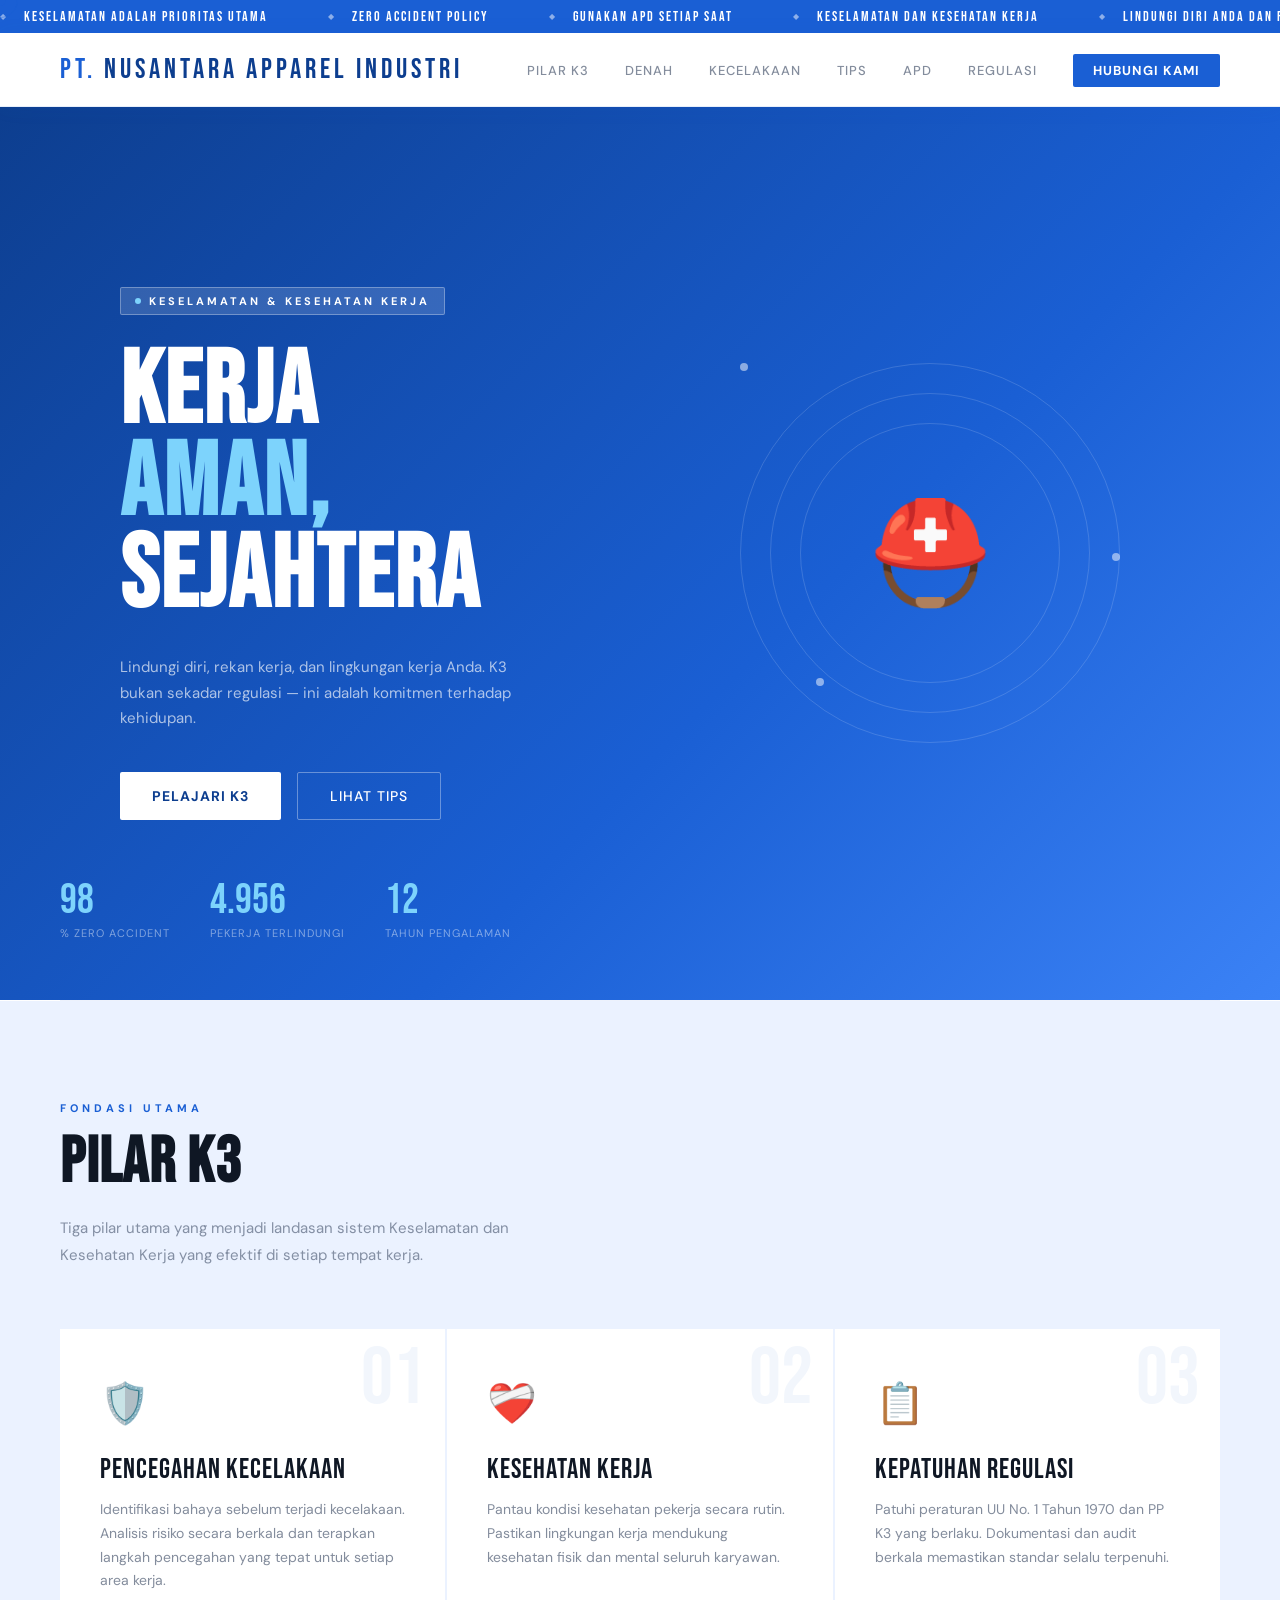
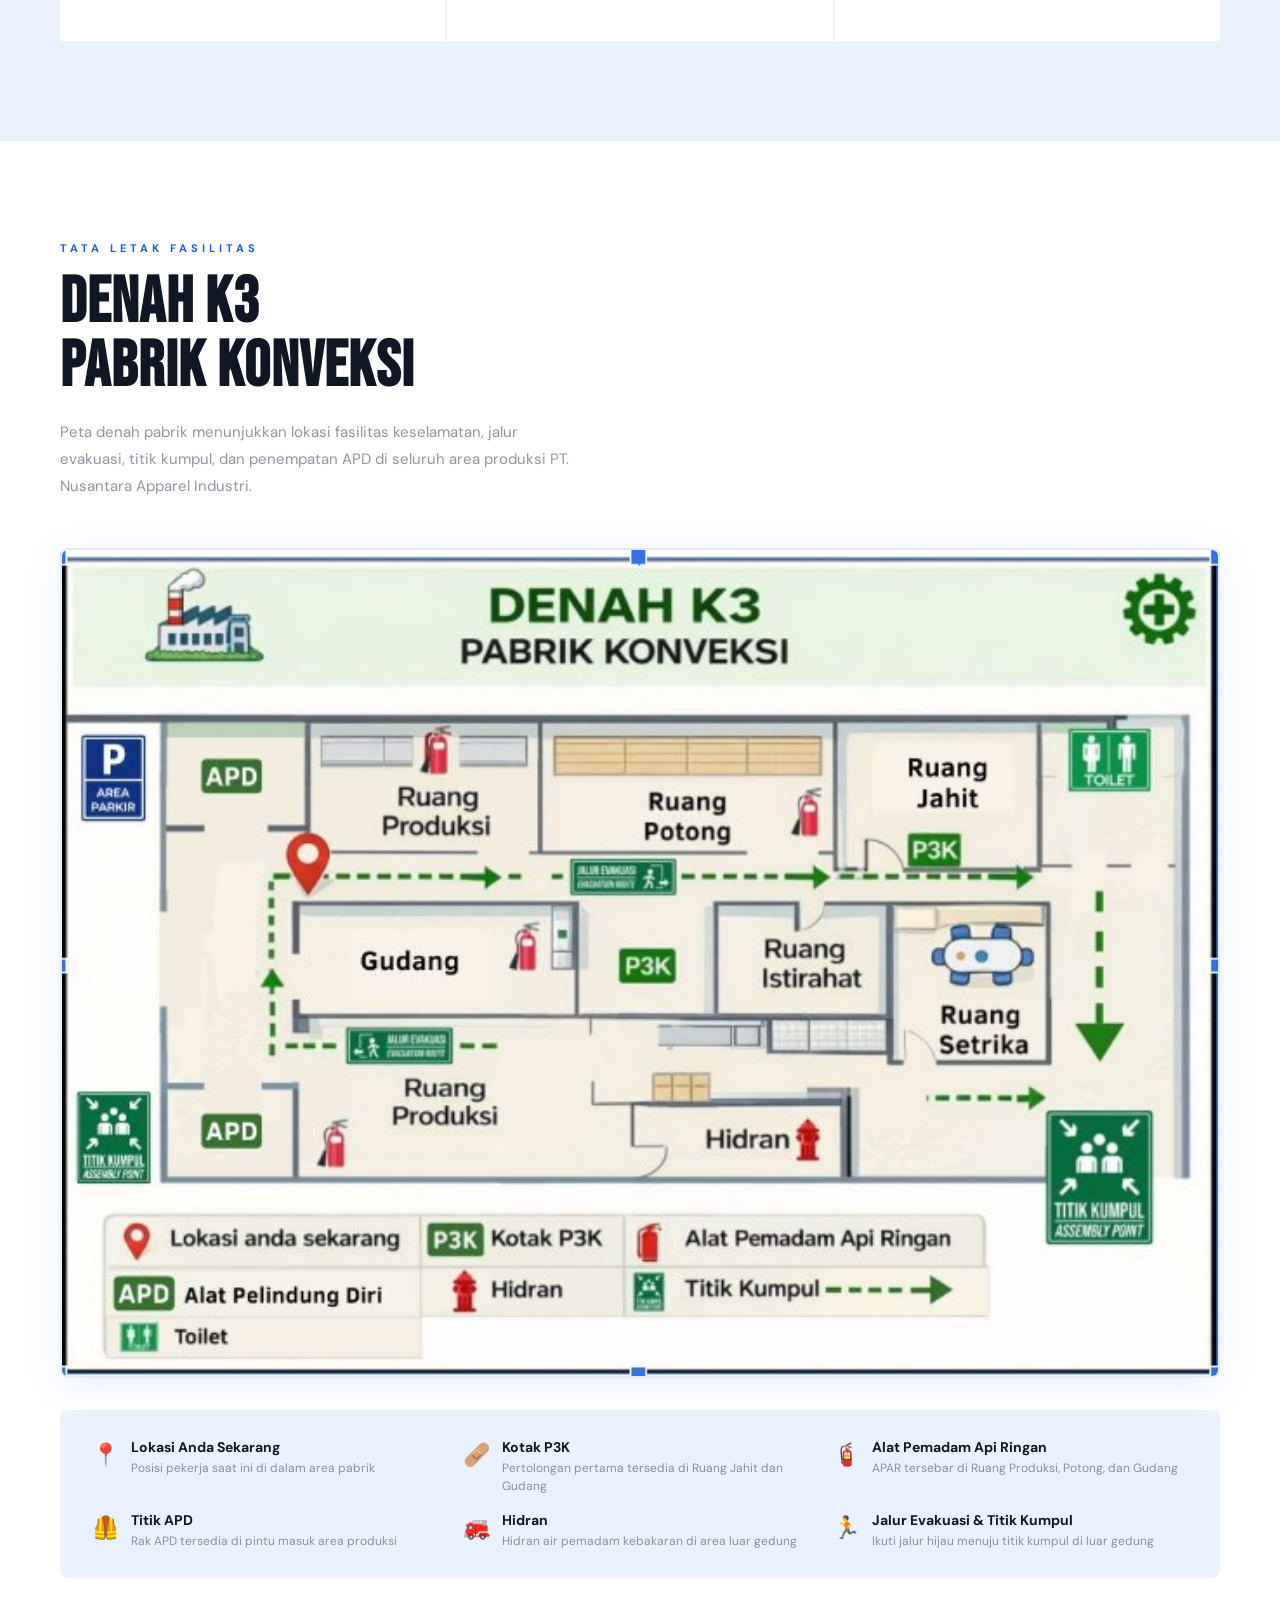
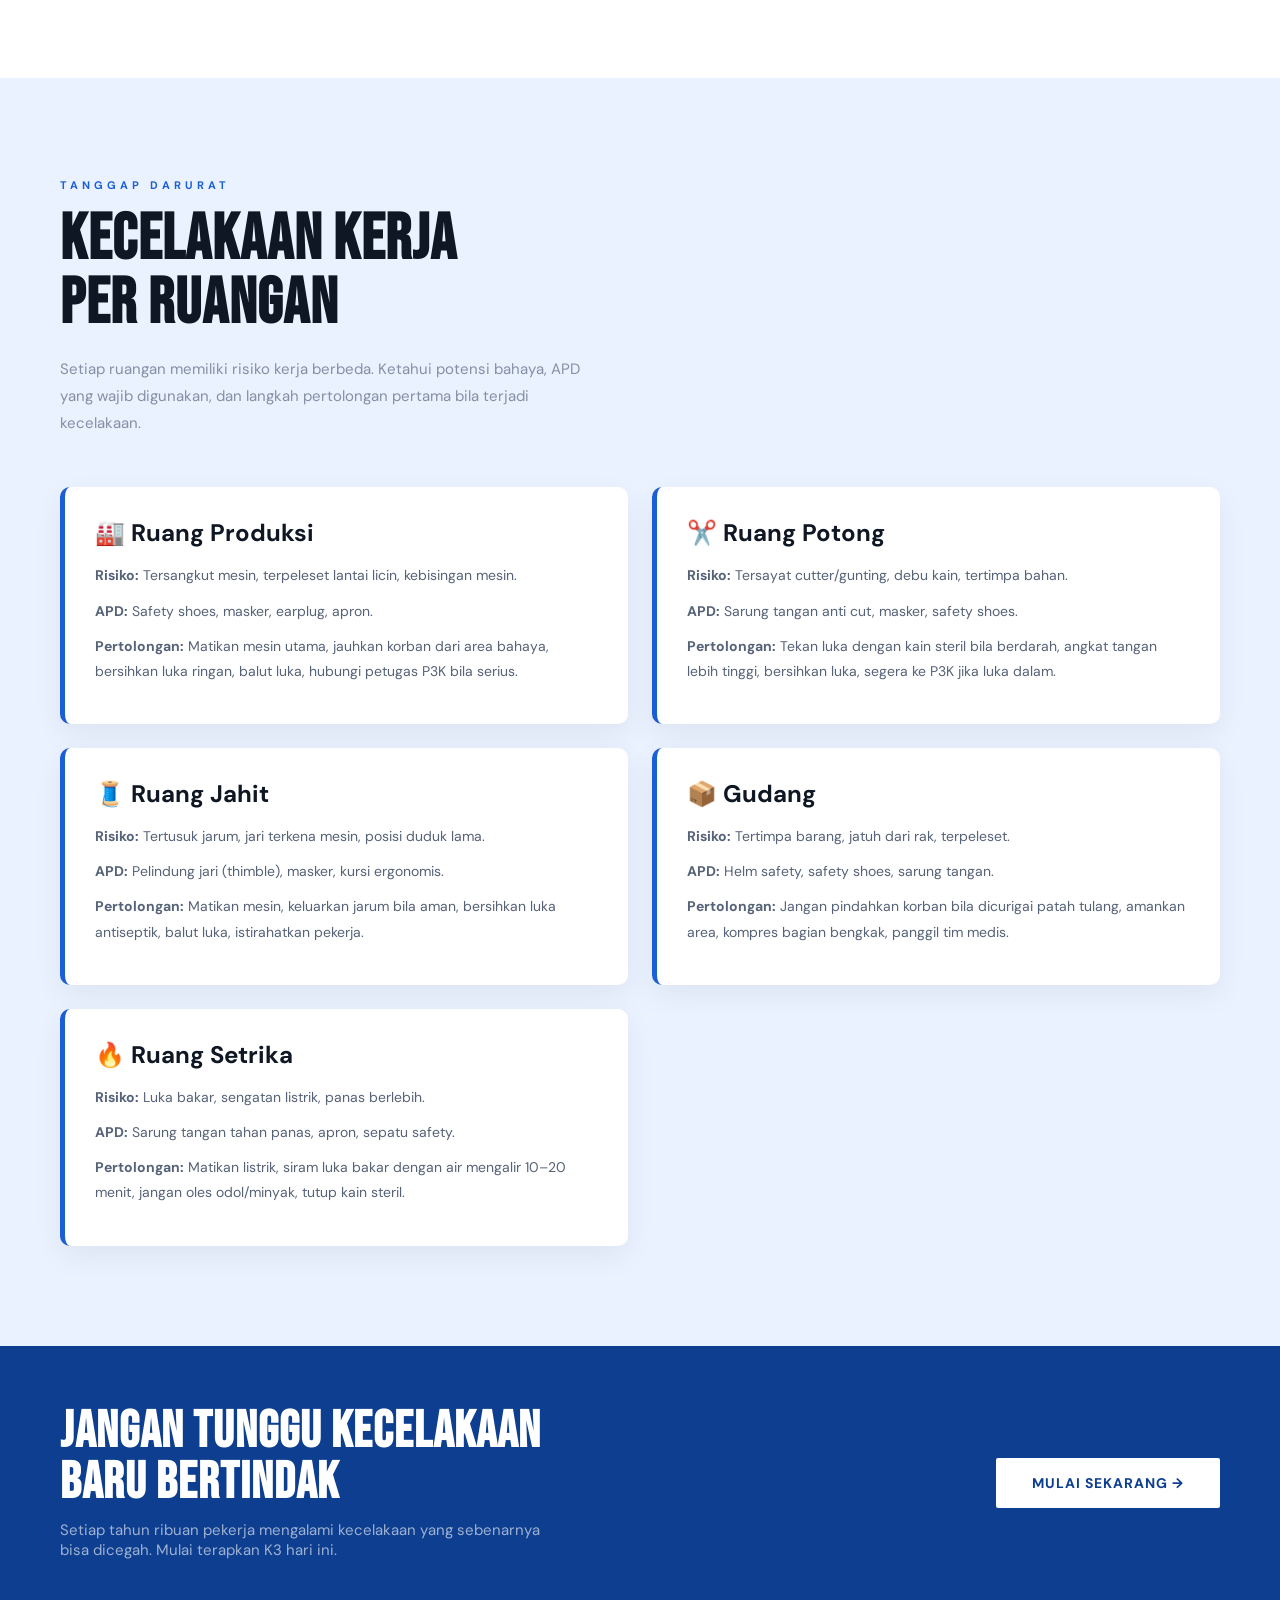
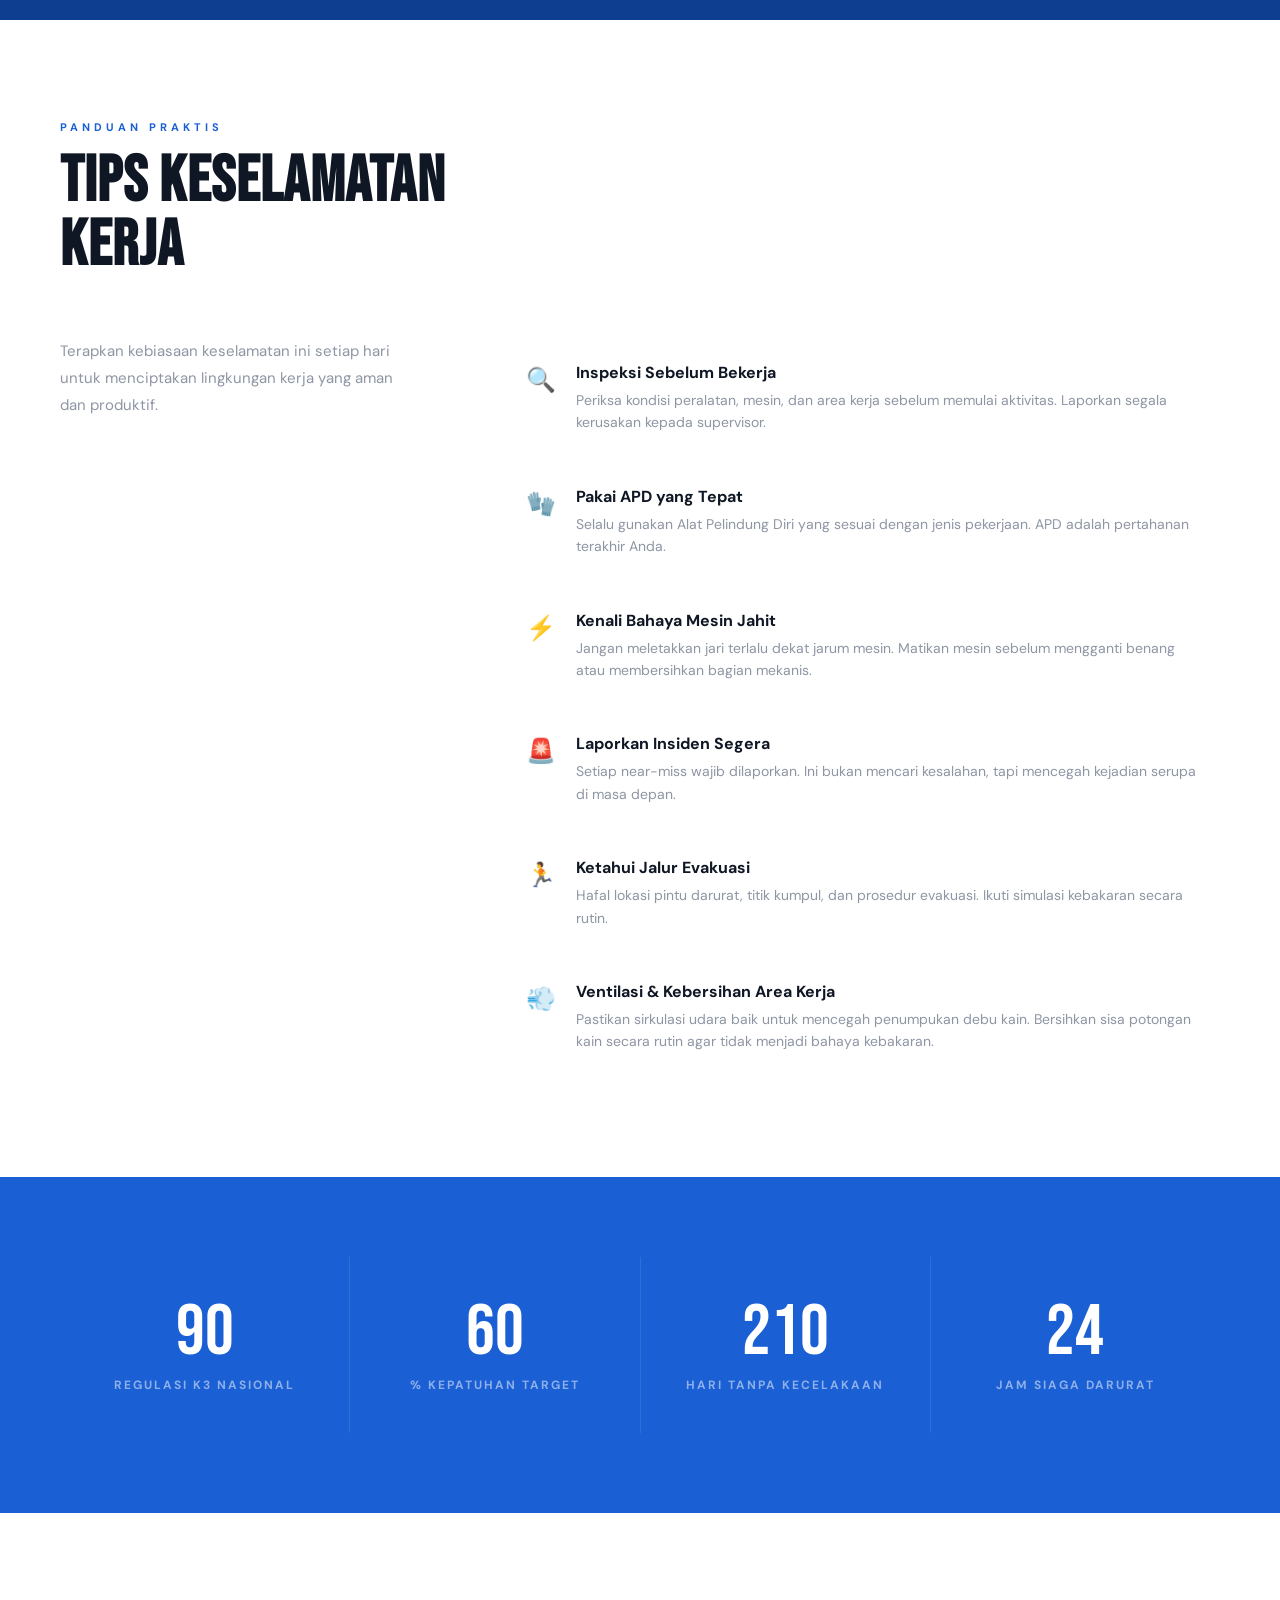
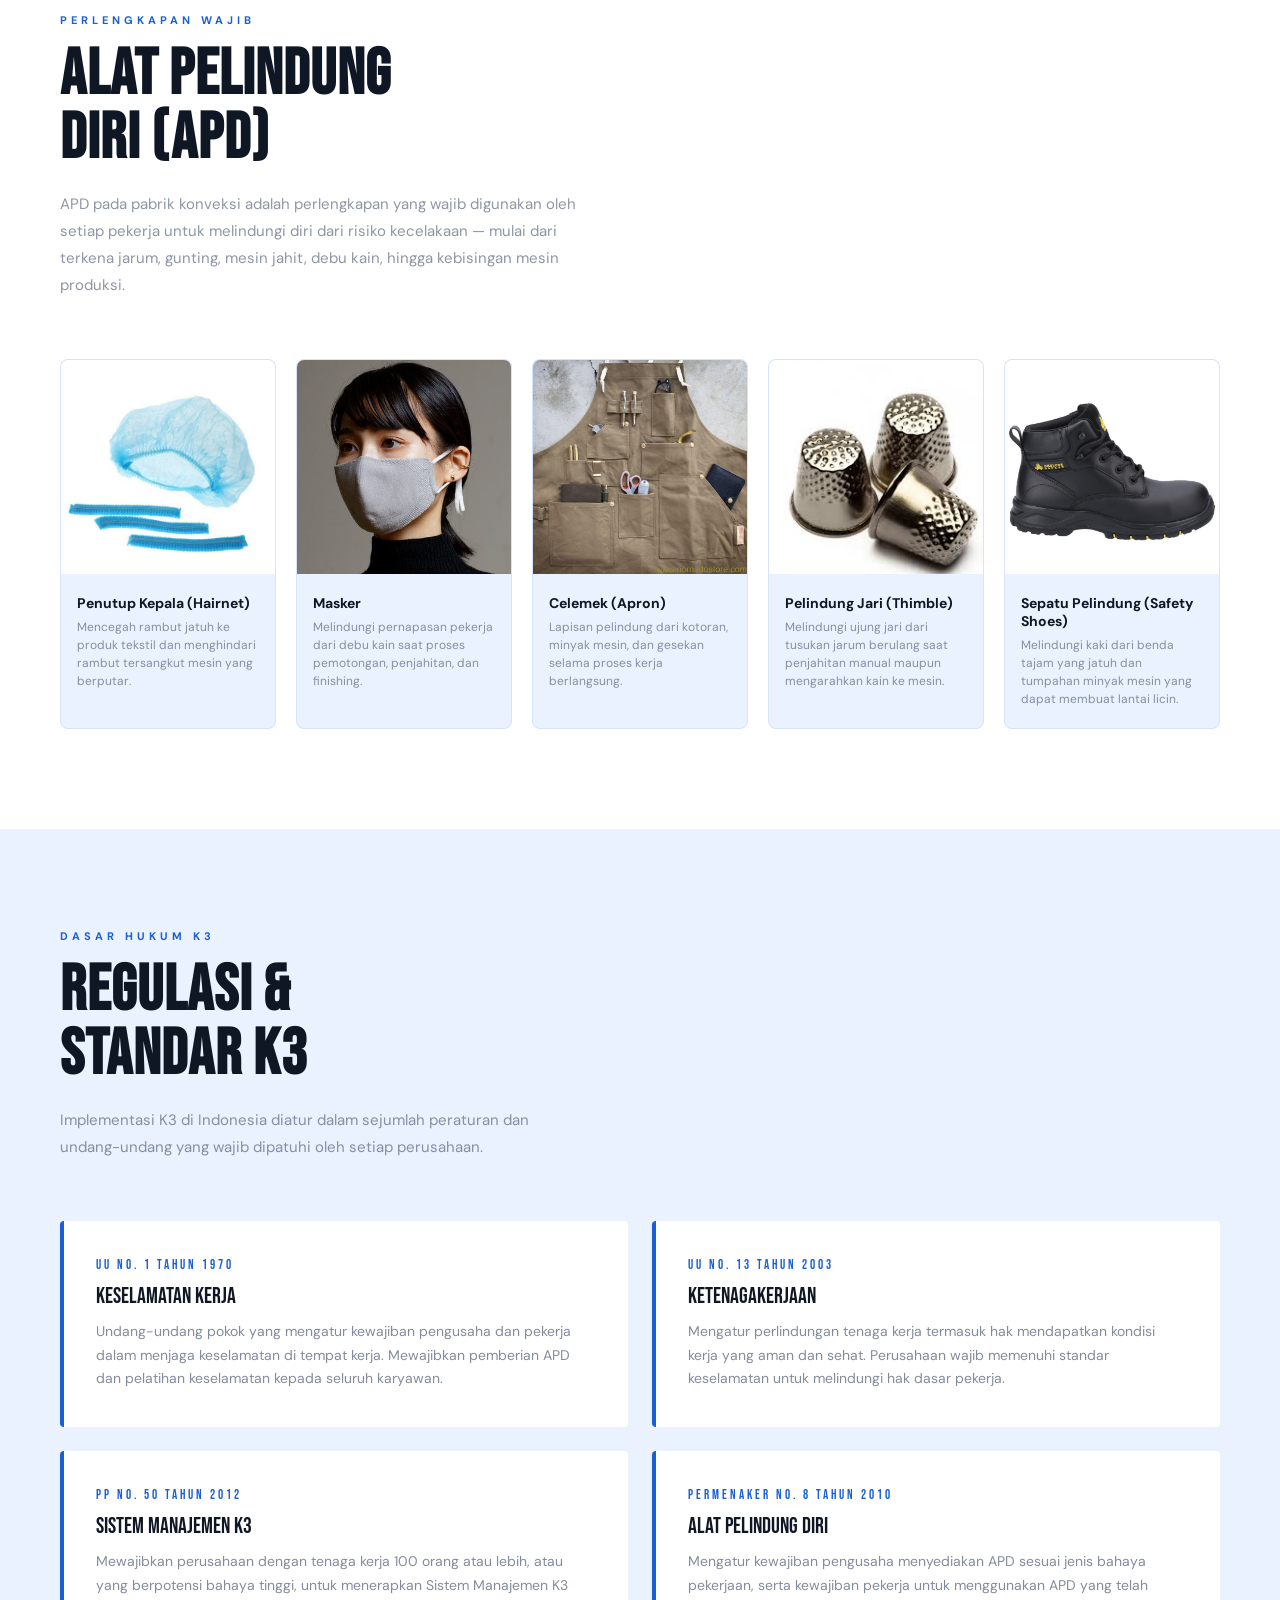
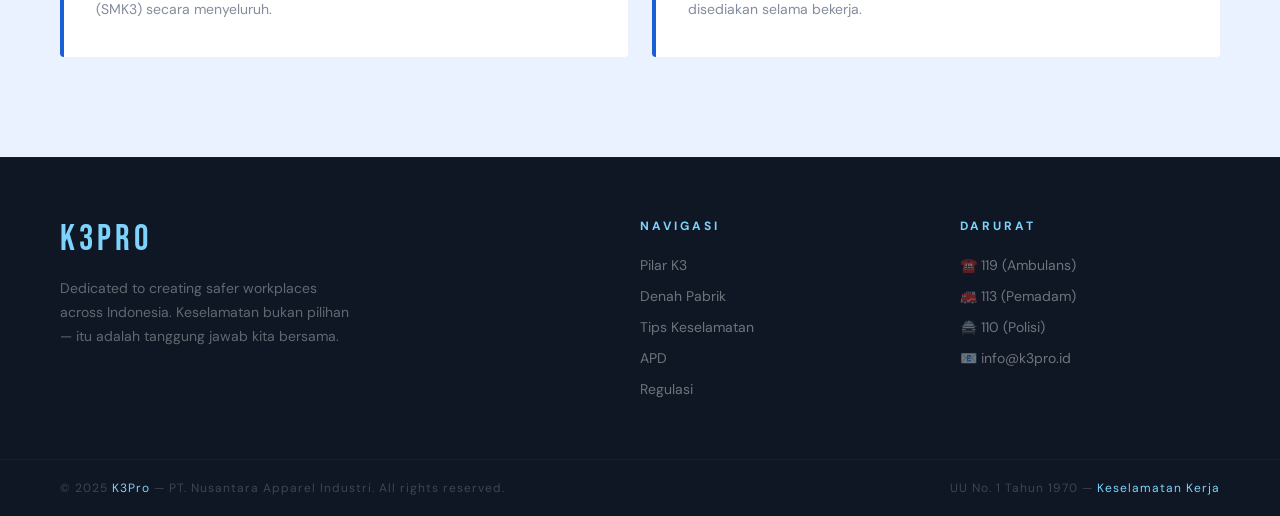
==== index.html @ dad91e86 "revisi pak bud" ====
<!DOCTYPE html>
  <html lang="id">
  <head>
    <meta charset="UTF-8" />
    <meta name="viewport" content="width=device-width, initial-scale=1.0"/>
    <title>K3 — Keselamatan & Kesehatan Kerja</title>
    <link href="https://fonts.googleapis.com/css2?family=Bebas+Neue&family=DM+Sans:wght@300;400;500;700&display=swap" rel="stylesheet"/>
    <style>
      :root {
        --blue: #1A5FD4;
        --blue-dark: #0D3E8F;
        --blue-light: #3B82F6;
        --blue-pale: #EBF2FF;
        --blue-mid: #DBEAFE;
        --black: #0F1724;
        --dark: #F0F6FF;
        --mid: #FFFFFF;
        --gray: #E8F0FE;
        --light: #1E2E4A;
        --red: #DC2626;
        --white: #FFFFFF;
        --accent: #0EA5E9;
      }
      *, *::before, *::after { box-sizing: border-box; margin: 0; padding: 0; }
      html { scroll-behavior: smooth; }
      body {
        background: var(--white);
        color: var(--light);
        font-family: 'DM Sans', sans-serif;
        overflow-x: hidden;
        cursor: none;
      }
      .cursor {
        width: 12px; height: 12px;
        background: var(--blue);
        border-radius: 50%;
        position: fixed;
        pointer-events: none;
        z-index: 9999;
        transform: translate(-50%, -50%);
        transition: transform 0.1s ease, width 0.3s, height 0.3s;
      }
      .cursor-ring {
        width: 36px; height: 36px;
        border: 1.5px solid var(--blue);
        border-radius: 50%;
        position: fixed;
        pointer-events: none;
        z-index: 9998;
        transform: translate(-50%, -50%);
        transition: left 0.15s ease, top 0.15s ease;
        opacity: 0.4;
      }
      .ticker-wrap {
        background: var(--blue);
        overflow: hidden;
        padding: 8px 0;
        position: relative;
        z-index: 100;
      }
      .ticker-track {
        display: flex;
        gap: 60px;
        width: max-content;
        animation: ticker 30s linear infinite;
      }
      .ticker-item {
        font-family: 'Bebas Neue', sans-serif;
        font-size: 14px;
        letter-spacing: 2px;
        color: var(--white);
        white-space: nowrap;
        display: flex;
        align-items: center;
        gap: 16px;
      }
      .ticker-item::before { content: '◆'; font-size: 8px; color: rgba(255,255,255,0.5); }
      @keyframes ticker {
        from { transform: translateX(0); }
        to { transform: translateX(-50%); }
      }
      nav {
        display: flex;
        justify-content: space-between;
        align-items: center;
        padding: 20px 60px;
        position: sticky;
        top: 0;
        z-index: 200;
        background: rgba(255,255,255,0.92);
        backdrop-filter: blur(20px);
        border-bottom: 1px solid rgba(26,95,212,0.1);
        box-shadow: 0 1px 20px rgba(26,95,212,0.06);
      }
      .logo {
        font-family: 'Bebas Neue', sans-serif;
        font-size: 28px;
        letter-spacing: 4px;
        color: var(--blue);
      }
      .logo span { color: var(--blue-dark); }
      .nav-links {
        display: flex;
        gap: 36px;
        list-style: none;
      }
      .nav-links a {
        text-decoration: none;
        color: rgba(30,46,74,0.55);
        font-size: 13px;
        font-weight: 500;
        letter-spacing: 1px;
        text-transform: uppercase;
        transition: color 0.2s;
      }
      .nav-links a:hover { color: var(--blue); }
      .nav-cta {
        background: var(--blue);
        color: var(--white) !important;
        padding: 8px 20px;
        border-radius: 2px;
        font-weight: 700 !important;
      }
      .nav-cta:hover { background: var(--blue-dark); color: var(--white) !important; }

      /* PER RUANGAN */
  .ruangan-section{
    background: var(--blue-pale);
  }

  .ruangan-grid{
    display:grid;
    grid-template-columns: repeat(2,1fr);
    gap:24px;
    margin-top:50px;
  }

  .ruang-card{
    background:white;
    padding:30px;
    border-radius:10px;
    box-shadow:0 10px 30px rgba(0,0,0,0.06);
    border-left:5px solid var(--blue);
    transition:0.3s;
  }

  .ruang-card:hover{
    transform:translateY(-8px);
  }

  .ruang-card h3{
    font-size:24px;
    margin-bottom:15px;
    color:var(--black);
  }

  .ruang-card p{
    font-size:14px;
    line-height:1.8;
    color:rgba(30,46,74,0.75);
    margin-bottom:10px;
  }

  @media(max-width:900px){
    .ruangan-grid{
      grid-template-columns:1fr;
    }
  }

      /* HERO */
      .hero {
        min-height: 90vh;
        display: grid;
        grid-template-columns: 1fr 1fr;
        gap: 0;
        position: relative;
        overflow: hidden;
        background: linear-gradient(135deg, var(--blue-dark) 0%, var(--blue) 60%, var(--blue-light) 100%);
      }
      .hero-left {
        display: flex;
        flex-direction: column;
        justify-content: center;
        padding: 80px 60px 80px 60px;
        position: relative;
        z-index: 2;
      }
      .hero-badge {
        display: inline-flex;
        align-items: center;
        gap: 8px;
        background: rgba(255,255,255,0.15);
        border: 1px solid rgba(255,255,255,0.3);
        color: var(--white);
        font-size: 11px;
        font-weight: 700;
        letter-spacing: 3px;
        text-transform: uppercase;
        padding: 6px 14px;
        border-radius: 2px;
        margin-bottom: 32px;
        width: fit-content;
        animation: fadeUp 0.6s ease both;
      }
      .hero-badge::before {
        content: '';
        width: 6px; height: 6px;
        background: #7DD3FC;
        border-radius: 50%;
        animation: pulse 2s infinite;
      }
      @keyframes pulse {
        0%, 100% { opacity: 1; transform: scale(1); }
        50% { opacity: 0.5; transform: scale(1.4); }
      }
      .hero-title {
        font-family: 'Bebas Neue', sans-serif;
        font-size: clamp(70px, 8vw, 120px);
        line-height: 0.9;
        letter-spacing: 2px;
        margin-bottom: 8px;
        color: var(--white);
        animation: fadeUp 0.7s 0.1s ease both;
      }
      .hero-title .accent { color: #7DD3FC; }
      .hero-subtitle {
        font-size: 15px;
        color: rgba(255,255,255,0.65);
        line-height: 1.7;
        max-width: 420px;
        margin: 24px 0 40px;
        animation: fadeUp 0.7s 0.2s ease both;
      }
      .hero-actions {
        display: flex;
        gap: 16px;
        animation: fadeUp 0.7s 0.3s ease both;
      }
      .btn-primary {
        background: var(--white);
        color: var(--blue-dark);
        border: none;
        padding: 14px 32px;
        font-family: 'DM Sans', sans-serif;
        font-size: 14px;
        font-weight: 700;
        letter-spacing: 1px;
        text-transform: uppercase;
        cursor: none;
        border-radius: 2px;
        transition: background 0.2s, transform 0.2s;
      }
      .btn-primary:hover { background: #EBF2FF; transform: translateY(-2px); }
      .btn-outline {
        background: transparent;
        color: var(--white);
        border: 1px solid rgba(255,255,255,0.35);
        padding: 14px 32px;
        font-family: 'DM Sans', sans-serif;
        font-size: 14px;
        font-weight: 500;
        letter-spacing: 1px;
        text-transform: uppercase;
        cursor: none;
        border-radius: 2px;
        transition: border-color 0.2s, background 0.2s;
      }
      .btn-outline:hover { border-color: white; background: rgba(255,255,255,0.1); }
      .hero-right {
        position: relative;
        display: flex;
        align-items: center;
        justify-content: center;
      }
      .hero-visual {
        position: relative;
        width: 380px;
        height: 380px;
      }
      .hero-ring {
        position: absolute;
        border-radius: 50%;
        border: 1px solid rgba(255,255,255,0.15);
        animation: spin 20s linear infinite;
      }
      .hero-ring:nth-child(1) { inset: 0; }
      .hero-ring:nth-child(2) { inset: 30px; animation-direction: reverse; animation-duration: 15s; }
      .hero-ring:nth-child(3) { inset: 60px; animation-duration: 25s; }
      @keyframes spin { from { transform: rotate(0deg); } to { transform: rotate(360deg); } }
      .hero-center-icon {
        position: absolute;
        inset: 0;
        display: flex;
        align-items: center;
        justify-content: center;
        font-size: 100px;
        animation: float 4s ease-in-out infinite;
      }
      @keyframes float {
        0%, 100% { transform: translateY(0); }
        50% { transform: translateY(-12px); }
      }
      .hero-dot {
        position: absolute;
        width: 8px; height: 8px;
        background: rgba(255,255,255,0.5);
        border-radius: 50%;
      }
      .hero-dot:nth-child(4) { top: 10%; left: 50%; }
      .hero-dot:nth-child(5) { top: 50%; right: 0; }
      .hero-dot:nth-child(6) { bottom: 15%; left: 20%; }
      .hero-stats {
        position: absolute;
        bottom: 60px;
        left: 60px;
        display: flex;
        gap: 40px;
        animation: fadeUp 0.7s 0.5s ease both;
      }
      .stat { text-align: left; }
      .stat-num {
        font-family: 'Bebas Neue', sans-serif;
        font-size: 42px;
        color: #7DD3FC;
        line-height: 1;
      }
      .stat-label {
        font-size: 11px;
        color: rgba(255,255,255,0.45);
        letter-spacing: 1px;
        text-transform: uppercase;
        margin-top: 4px;
      }
      @keyframes fadeUp {
        from { opacity: 0; transform: translateY(30px); }
        to { opacity: 1; transform: translateY(0); }
      }
      .divider { height: 1px; background: rgba(26,95,212,0.08); margin: 0 60px; }
      section { padding: 100px 60px; }
      .section-tag {
        font-size: 11px;
        font-weight: 700;
        letter-spacing: 4px;
        text-transform: uppercase;
        color: var(--blue);
        margin-bottom: 16px;
      }
      .section-title {
        font-family: 'Bebas Neue', sans-serif;
        font-size: clamp(42px, 5vw, 72px);
        line-height: 1;
        letter-spacing: 1px;
        margin-bottom: 20px;
        color: var(--black);
      }
      .section-desc {
        color: rgba(30,46,74,0.5);
        font-size: 15px;
        line-height: 1.8;
        max-width: 520px;
      }

      /* PILAR */
      .pilar-section { background: var(--blue-pale); }
      .pilar-header { margin-bottom: 60px; }
      .pilar-grid {
        display: grid;
        grid-template-columns: repeat(3, 1fr);
        gap: 2px;
      }
      .pilar-card {
        background: var(--white);
        padding: 48px 40px;
        position: relative;
        overflow: hidden;
        opacity: 0;
        transform: translateY(40px);
        transition: opacity 0.6s ease, transform 0.6s ease, background 0.3s, box-shadow 0.3s;
      }
      .pilar-card.visible { opacity: 1; transform: translateY(0); }
      .pilar-card:hover { background: var(--white); box-shadow: 0 12px 40px rgba(26,95,212,0.12); }
      .pilar-card::before {
        content: '';
        position: absolute;
        top: 0; left: 0;
        width: 100%; height: 3px;
        background: var(--blue);
        transform: scaleX(0);
        transform-origin: left;
        transition: transform 0.4s ease;
      }
      .pilar-card:hover::before { transform: scaleX(1); }
      .pilar-icon { font-size: 40px; margin-bottom: 24px; display: block; }
      .pilar-num {
        font-family: 'Bebas Neue', sans-serif;
        font-size: 80px;
        color: rgba(26,95,212,0.06);
        position: absolute;
        top: 10px; right: 20px;
        line-height: 1;
      }
      .pilar-title {
        font-family: 'Bebas Neue', sans-serif;
        font-size: 28px;
        letter-spacing: 1px;
        margin-bottom: 12px;
        color: var(--black);
      }
      .pilar-text {
        font-size: 14px;
        color: rgba(30,46,74,0.55);
        line-height: 1.7;
      }

      /* DENAH SECTION */
      .denah-section { background: var(--white); }
      .denah-container {
        margin-top: 48px;
        border: 2px solid rgba(26,95,212,0.12);
        border-radius: 8px;
        overflow: hidden;
        box-shadow: 0 8px 40px rgba(26,95,212,0.1);
      }
      .denah-img {
        width: 100%;
        display: block;
        transition: transform 0.4s ease;
      }
      .denah-container:hover .denah-img { transform: scale(1.01); }
      .denah-legend {
        display: grid;
        grid-template-columns: repeat(3, 1fr);
        gap: 16px;
        margin-top: 32px;
        background: var(--blue-pale);
        padding: 28px 32px;
        border-radius: 8px;
      }
      .legend-item {
        display: flex;
        align-items: flex-start;
        gap: 12px;
      }
      .legend-icon {
        font-size: 22px;
        flex-shrink: 0;
        margin-top: 2px;
      }
      .legend-title {
        font-weight: 700;
        font-size: 14px;
        color: var(--black);
        margin-bottom: 3px;
      }
      .legend-text {
        font-size: 12px;
        color: rgba(30,46,74,0.5);
        line-height: 1.5;
      }

      /* DANGER BANNER */
      .danger-banner {
        background: var(--blue-dark);
        padding: 60px;
        display: grid;
        grid-template-columns: 1fr auto;
        align-items: center;
        gap: 60px;
      }
      .danger-title {
        font-family: 'Bebas Neue', sans-serif;
        font-size: clamp(36px, 4vw, 60px);
        line-height: 1;
        letter-spacing: 1px;
        color: var(--white);
      }
      .danger-sub {
        color: rgba(255,255,255,0.6);
        font-size: 15px;
        margin-top: 12px;
        max-width: 500px;
      }
      .danger-btn {
        background: var(--white);
        color: var(--blue-dark);
        border: none;
        padding: 16px 36px;
        font-family: 'DM Sans', sans-serif;
        font-size: 14px;
        font-weight: 700;
        letter-spacing: 1px;
        text-transform: uppercase;
        cursor: none;
        border-radius: 2px;
        white-space: nowrap;
        transition: transform 0.2s, background 0.2s;
      }
      .danger-btn:hover { transform: scale(1.04); background: #EBF2FF; }

      /* TIPS */
      .tips-section { background: var(--white); }
      .tips-layout {
        display: grid;
        grid-template-columns: 1fr 2fr;
        gap: 80px;
        align-items: start;
        margin-top: 60px;
      }
      .tips-list { display: flex; flex-direction: column; gap: 4px; }
      .tip-item {
        display: flex;
        gap: 20px;
        align-items: flex-start;
        padding: 24px;
        border-left: 2px solid transparent;
        cursor: none;
        opacity: 0;
        transform: translateX(-20px);
        transition: opacity 0.5s ease, transform 0.5s ease, border-color 0.3s, background 0.3s;
      }
      .tip-item.visible { opacity: 1; transform: translateX(0); }
      .tip-item:hover { border-left-color: var(--blue); background: var(--blue-pale); }
      .tip-icon { font-size: 24px; flex-shrink: 0; margin-top: 2px; }
      .tip-title { font-weight: 700; font-size: 16px; margin-bottom: 6px; color: var(--black); }
      .tip-text { font-size: 14px; color: rgba(30,46,74,0.5); line-height: 1.6; }

      /* REGULASI SECTION */
      .regulasi-section { background: var(--blue-pale); }
      .regulasi-grid {
        display: grid;
        grid-template-columns: 1fr 1fr;
        gap: 24px;
        margin-top: 60px;
      }
      .regulasi-card {
        background: var(--white);
        border-radius: 4px;
        padding: 36px 32px;
        border-left: 4px solid var(--blue);
        opacity: 0;
        transform: translateY(20px);
        transition: opacity 0.5s ease, transform 0.5s ease, box-shadow 0.3s;
      }
      .regulasi-card.visible { opacity: 1; transform: translateY(0); }
      .regulasi-card:hover { box-shadow: 0 8px 30px rgba(26,95,212,0.12); }
      .regulasi-num {
        font-family: 'Bebas Neue', sans-serif;
        font-size: 13px;
        letter-spacing: 3px;
        color: var(--blue);
        margin-bottom: 10px;
      }
      .regulasi-title {
        font-family: 'Bebas Neue', sans-serif;
        font-size: 22px;
        margin-bottom: 10px;
        color: var(--black);
      }
      .regulasi-text {
        font-size: 14px;
        color: rgba(30,46,74,0.55);
        line-height: 1.7;
      }

      /* COUNTER */
      .counter-section { background: var(--blue); padding: 80px 60px; }
      .counter-grid {
        display: grid;
        grid-template-columns: repeat(4, 1fr);
        gap: 1px;
        background: rgba(255,255,255,0.1);
      }
      .counter-card { background: var(--blue); padding: 40px; text-align: center; }
      .counter-num {
        font-family: 'Bebas Neue', sans-serif;
        font-size: 72px;
        color: var(--white);
        line-height: 1;
      }
      .counter-label {
        font-size: 12px;
        font-weight: 700;
        letter-spacing: 2px;
        text-transform: uppercase;
        color: rgba(255,255,255,0.5);
        margin-top: 8px;
      }

      /* APD SECTION */
      .apd-section { background: var(--white); }
      .apd-grid {
        display: grid;
        grid-template-columns: repeat(5, 1fr);
        gap: 20px;
        margin-top: 60px;
      }
      .apd-card {
        background: var(--blue-pale);
        border-radius: 8px;
        overflow: hidden;
        cursor: none;
        opacity: 0;
        transform: scale(0.9);
        transition: opacity 0.5s ease, transform 0.5s ease, box-shadow 0.3s;
        border: 1px solid rgba(26,95,212,0.1);
      }
      .apd-card.visible { opacity: 1; transform: scale(1); }
      .apd-card:hover { transform: translateY(-8px) !important; box-shadow: 0 16px 40px rgba(26,95,212,0.15); }
      .apd-img-wrap {
        width: 100%;
        aspect-ratio: 1/1;
        overflow: hidden;
        background: var(--white);
      }
      .apd-img-wrap img {
        width: 100%;
        height: 100%;
        object-fit: cover;
        transition: transform 0.4s ease;
      }
      .apd-card:hover .apd-img-wrap img { transform: scale(1.08); }
      .apd-info { padding: 20px 16px; }
      .apd-name { font-weight: 700; font-size: 14px; color: var(--black); margin-bottom: 6px; }
      .apd-desc { font-size: 12px; color: rgba(30,46,74,0.5); line-height: 1.5; }

      /* FOOTER */
      footer {
        background: var(--black);
        border-top: 1px solid rgba(26,95,212,0.1);
        padding: 60px;
        display: grid;
        grid-template-columns: 2fr 1fr 1fr;
        gap: 60px;
      }
      .footer-logo {
        font-family: 'Bebas Neue', sans-serif;
        font-size: 36px;
        letter-spacing: 4px;
        color: #7DD3FC;
        margin-bottom: 16px;
      }
      .footer-desc {
        font-size: 14px;
        color: rgba(255,255,255,0.35);
        line-height: 1.7;
        max-width: 300px;
      }
      .footer-col h4 {
        font-weight: 700;
        font-size: 12px;
        letter-spacing: 3px;
        text-transform: uppercase;
        color: #7DD3FC;
        margin-bottom: 20px;
      }
      .footer-col ul { list-style: none; display: flex; flex-direction: column; gap: 10px; }
      .footer-col a {
        text-decoration: none;
        font-size: 14px;
        color: rgba(255,255,255,0.4);
        transition: color 0.2s;
      }
      .footer-col a:hover { color: var(--white); }
      .footer-bottom {
        background: var(--black);
        padding: 20px 60px;
        border-top: 1px solid rgba(255,255,255,0.04);
        display: flex;
        justify-content: space-between;
        align-items: center;
      }
      .footer-bottom p {
        font-size: 12px;
        color: rgba(255,255,255,0.2);
        letter-spacing: 1px;
      }
      .footer-bottom span { color: #7DD3FC; }
      #scrollTop {
        position: fixed;
        bottom: 40px;
        right: 40px;
        width: 44px; height: 44px;
        background: var(--blue);
        color: var(--white);
        border: none;
        border-radius: 2px;
        font-size: 18px;
        cursor: none;
        display: none;
        align-items: center;
        justify-content: center;
        z-index: 500;
        transition: transform 0.2s;
      }
      #scrollTop:hover { transform: translateY(-4px); }
      #scrollTop.show { display: flex; }

      @media (max-width: 900px) {
        nav { padding: 16px 24px; }
        .nav-links { display: none; }
        section { padding: 60px 24px; }
        .hero { grid-template-columns: 1fr; min-height: auto; padding: 60px 24px; }
        .hero-right { display: none; }
        .hero-stats { position: relative; bottom: auto; left: auto; margin-top: 40px; }
        .pilar-grid { grid-template-columns: 1fr; }
        .tips-layout { grid-template-columns: 1fr; gap: 40px; }
        .counter-grid { grid-template-columns: repeat(2, 1fr); }
        .apd-grid { grid-template-columns: repeat(2, 1fr); }
        .regulasi-grid { grid-template-columns: 1fr; }
        .denah-legend { grid-template-columns: 1fr 1fr; }
        .danger-banner { grid-template-columns: 1fr; padding: 40px 24px; gap: 30px; }
        footer { grid-template-columns: 1fr; gap: 40px; padding: 40px 24px; }
        .footer-bottom { padding: 16px 24px; flex-direction: column; gap: 8px; }
      }
    </style>
  </head>
  <body>

    <div class="cursor" id="cursor"></div>
    <div class="cursor-ring" id="cursorRing"></div>

    <div class="ticker-wrap">
      <div class="ticker-track">
        <div class="ticker-item">KESELAMATAN ADALAH PRIORITAS UTAMA</div>
        <div class="ticker-item">ZERO ACCIDENT POLICY</div>
        <div class="ticker-item">GUNAKAN APD SETIAP SAAT</div>
        <div class="ticker-item">KESELAMATAN DAN KESEHATAN KERJA</div>
        <div class="ticker-item">LINDUNGI DIRI ANDA DAN REKAN KERJA</div>
        <div class="ticker-item">PATUHI PROSEDUR KESELAMATAN</div>
        <div class="ticker-item">KESELAMATAN ADALAH PRIORITAS UTAMA</div>
        <div class="ticker-item">ZERO ACCIDENT POLICY</div>
        <div class="ticker-item">GUNAKAN APD SETIAP SAAT</div>
        <div class="ticker-item">KESELAMATAN DAN KESEHATAN KERJA</div>
        <div class="ticker-item">LINDUNGI DIRI ANDA DAN REKAN KERJA</div>
        <div class="ticker-item">PATUHI PROSEDUR KESELAMATAN</div>
      </div>
    </div>

    <nav>
      <div class="logo">PT.<span> NUSANTARA APPAREL INDUSTRI</span></div>
      <ul class="nav-links">
        <li><a href="#pilar">Pilar K3</a></li>
        <li><a href="#denah">Denah</a></li>
        <li><a href="#ruangan">Kecelakaan</a></li>  
        <li><a href="#tips">Tips</a></li>
        <li><a href="#apd">APD</a></li>
        <li><a href="#regulasi">Regulasi</a></li>
        <li><a href="#kontak" class="nav-cta">Hubungi Kami</a></li>
      </ul>
    </nav>

    <section class="hero" id="hero">
      <div class="hero-left">
        <div class="hero-badge">Keselamatan & Kesehatan Kerja</div>
        <h1 class="hero-title">KERJA<br><span class="accent">AMAN,</span><br>SEJAHTERA</h1>
        <p class="hero-subtitle">Lindungi diri, rekan kerja, dan lingkungan kerja Anda. K3 bukan sekadar regulasi — ini adalah komitmen terhadap kehidupan.</p>
        <div class="hero-actions">
          <button class="btn-primary" onclick="document.getElementById('pilar').scrollIntoView({behavior:'smooth'})">Pelajari K3</button>
          <button class="btn-outline" onclick="document.getElementById('tips').scrollIntoView({behavior:'smooth'})">Lihat Tips</button>
        </div>
      </div>
      <div class="hero-right">
        <div class="hero-visual">
          <div class="hero-ring"></div>
          <div class="hero-ring"></div>
          <div class="hero-ring"></div>
          <div class="hero-center-icon">⛑️</div>
          <div class="hero-dot"></div>
          <div class="hero-dot"></div>
          <div class="hero-dot"></div>
        </div>
      </div>
      <div class="hero-stats">
        <div class="stat"><div class="stat-num" data-target="98">0</div><div class="stat-label">% Zero Accident</div></div>
        <div class="stat"><div class="stat-num" data-target="5000">0</div><div class="stat-label">Pekerja Terlindungi</div></div>
        <div class="stat"><div class="stat-num" data-target="12">0</div><div class="stat-label">Tahun Pengalaman</div></div>
      </div>
    </section>

    <div class="divider"></div>

    <!-- PILAR K3 -->
    <section class="pilar-section" id="pilar">
      <div class="pilar-header">
        <div class="section-tag">Fondasi Utama</div>
        <h2 class="section-title">PILAR K3</h2>
        <p class="section-desc">Tiga pilar utama yang menjadi landasan sistem Keselamatan dan Kesehatan Kerja yang efektif di setiap tempat kerja.</p>
      </div>
      <div class="pilar-grid">
        <div class="pilar-card">
          <span class="pilar-num">01</span>
          <span class="pilar-icon">🛡️</span>
          <div class="pilar-title">Pencegahan Kecelakaan</div>
          <p class="pilar-text">Identifikasi bahaya sebelum terjadi kecelakaan. Analisis risiko secara berkala dan terapkan langkah pencegahan yang tepat untuk setiap area kerja.</p>
        </div>
        <div class="pilar-card">
          <span class="pilar-num">02</span>
          <span class="pilar-icon">❤️‍🩹</span>
          <div class="pilar-title">Kesehatan Kerja</div>
          <p class="pilar-text">Pantau kondisi kesehatan pekerja secara rutin. Pastikan lingkungan kerja mendukung kesehatan fisik dan mental seluruh karyawan.</p>
        </div>
        <div class="pilar-card">
          <span class="pilar-num">03</span>
          <span class="pilar-icon">📋</span>
          <div class="pilar-title">Kepatuhan Regulasi</div>
          <p class="pilar-text">Patuhi peraturan UU No. 1 Tahun 1970 dan PP K3 yang berlaku. Dokumentasi dan audit berkala memastikan standar selalu terpenuhi.</p>
        </div>
      </div>
    </section>

    <!-- DENAH K3 -->
    <section class="denah-section" id="denah">
      <div class="section-tag">Tata Letak Fasilitas</div>
      <h2 class="section-title">DENAH K3<br>PABRIK KONVEKSI</h2>
      <p class="section-desc">Peta denah pabrik menunjukkan lokasi fasilitas keselamatan, jalur evakuasi, titik kumpul, dan penempatan APD di seluruh area produksi PT. Nusantara Apparel Industri.</p>
      <div class="denah-container">
        <img class="denah-img" src="[data-uri]" alt="Denah K3 Pabrik Konveksi PT. Nusantara Apparel Industri" />
      </div>
      <div class="denah-legend">
        <div class="legend-item">
          <span class="legend-icon">📍</span>
          <div>
            <div class="legend-title">Lokasi Anda Sekarang</div>
            <div class="legend-text">Posisi pekerja saat ini di dalam area pabrik</div>
          </div>
        </div>
        <div class="legend-item">
          <span class="legend-icon">🩹</span>
          <div>
            <div class="legend-title">Kotak P3K</div>
            <div class="legend-text">Pertolongan pertama tersedia di Ruang Jahit dan Gudang</div>
          </div>
        </div>
        <div class="legend-item">
          <span class="legend-icon">🧯</span>
          <div>
            <div class="legend-title">Alat Pemadam Api Ringan</div>
            <div class="legend-text">APAR tersebar di Ruang Produksi, Potong, dan Gudang</div>
          </div>
        </div>
        <div class="legend-item">
          <span class="legend-icon">🦺</span>
          <div>
            <div class="legend-title">Titik APD</div>
            <div class="legend-text">Rak APD tersedia di pintu masuk area produksi</div>
          </div>
        </div>
        <div class="legend-item">
          <span class="legend-icon">🚒</span>
          <div>
            <div class="legend-title">Hidran</div>
            <div class="legend-text">Hidran air pemadam kebakaran di area luar gedung</div>
          </div>
        </div>
        <div class="legend-item">
          <span class="legend-icon">🏃</span>
          <div>
            <div class="legend-title">Jalur Evakuasi & Titik Kumpul</div>
            <div class="legend-text">Ikuti jalur hijau menuju titik kumpul di luar gedung</div>
          </div>
        </div>
      </div>
    </section>

    <!-- KECELAKAAN KERJA PER RUANGAN -->
  <section class="ruangan-section" id="ruangan">
    <div class="section-tag">Tanggap Darurat</div>
    <h2 class="section-title">KECELAKAAN KERJA<br>PER RUANGAN</h2>
    <p class="section-desc">
      Setiap ruangan memiliki risiko kerja berbeda. Ketahui potensi bahaya, APD yang wajib digunakan,
      dan langkah pertolongan pertama bila terjadi kecelakaan.
    </p>

    <div class="ruangan-grid">

      <div class="ruang-card">
        <h3>🏭 Ruang Produksi</h3>
        <p><b>Risiko:</b> Tersangkut mesin, terpeleset lantai licin, kebisingan mesin.</p>
        <p><b>APD:</b> Safety shoes, masker, earplug, apron.</p>
        <p><b>Pertolongan:</b> Matikan mesin utama, jauhkan korban dari area bahaya, bersihkan luka ringan, balut luka, hubungi petugas P3K bila serius.</p>
      </div>

      <div class="ruang-card">
        <h3>✂️ Ruang Potong</h3>
        <p><b>Risiko:</b> Tersayat cutter/gunting, debu kain, tertimpa bahan.</p>
        <p><b>APD:</b> Sarung tangan anti cut, masker, safety shoes.</p>
        <p><b>Pertolongan:</b> Tekan luka dengan kain steril bila berdarah, angkat tangan lebih tinggi, bersihkan luka, segera ke P3K jika luka dalam.</p>
      </div>

      <div class="ruang-card">
        <h3>🧵 Ruang Jahit</h3>
        <p><b>Risiko:</b> Tertusuk jarum, jari terkena mesin, posisi duduk lama.</p>
        <p><b>APD:</b> Pelindung jari (thimble), masker, kursi ergonomis.</p>
        <p><b>Pertolongan:</b> Matikan mesin, keluarkan jarum bila aman, bersihkan luka antiseptik, balut luka, istirahatkan pekerja.</p>
      </div>

      <div class="ruang-card">
        <h3>📦 Gudang</h3>
        <p><b>Risiko:</b> Tertimpa barang, jatuh dari rak, terpeleset.</p>
        <p><b>APD:</b> Helm safety, safety shoes, sarung tangan.</p>
        <p><b>Pertolongan:</b> Jangan pindahkan korban bila dicurigai patah tulang, amankan area, kompres bagian bengkak, panggil tim medis.</p>
      </div>

      <div class="ruang-card">
        <h3>🔥 Ruang Setrika</h3>
        <p><b>Risiko:</b> Luka bakar, sengatan listrik, panas berlebih.</p>
        <p><b>APD:</b> Sarung tangan tahan panas, apron, sepatu safety.</p>
        <p><b>Pertolongan:</b> Matikan listrik, siram luka bakar dengan air mengalir 10–20 menit, jangan oles odol/minyak, tutup kain steril.</p>
      </div>

    </div>
  </section>

    <!-- DANGER BANNER -->
    <div class="danger-banner">
      <div>
        <h2 class="danger-title">JANGAN TUNGGU KECELAKAAN<br>BARU BERTINDAK</h2>
        <p class="danger-sub">Setiap tahun ribuan pekerja mengalami kecelakaan yang sebenarnya bisa dicegah. Mulai terapkan K3 hari ini.</p>
      </div>
      <button class="danger-btn">Mulai Sekarang →</button>
    </div>

    <!-- TIPS -->
    <section class="tips-section" id="tips">
      <div class="section-tag">Panduan Praktis</div>
      <h2 class="section-title">TIPS KESELAMATAN<br>KERJA</h2>
      <div class="tips-layout">
        <div>
          <p class="section-desc">Terapkan kebiasaan keselamatan ini setiap hari untuk menciptakan lingkungan kerja yang aman dan produktif.</p>
        </div>
        <div class="tips-list">
          <div class="tip-item">
            <span class="tip-icon">🔍</span>
            <div>
              <div class="tip-title">Inspeksi Sebelum Bekerja</div>
              <p class="tip-text">Periksa kondisi peralatan, mesin, dan area kerja sebelum memulai aktivitas. Laporkan segala kerusakan kepada supervisor.</p>
            </div>
          </div>
          <div class="tip-item">
            <span class="tip-icon">🧤</span>
            <div>
              <div class="tip-title">Pakai APD yang Tepat</div>
              <p class="tip-text">Selalu gunakan Alat Pelindung Diri yang sesuai dengan jenis pekerjaan. APD adalah pertahanan terakhir Anda.</p>
            </div>
          </div>
          <div class="tip-item">
            <span class="tip-icon">⚡</span>
            <div>
              <div class="tip-title">Kenali Bahaya Mesin Jahit</div>
              <p class="tip-text">Jangan meletakkan jari terlalu dekat jarum mesin. Matikan mesin sebelum mengganti benang atau membersihkan bagian mekanis.</p>
            </div>
          </div>
          <div class="tip-item">
            <span class="tip-icon">🚨</span>
            <div>
              <div class="tip-title">Laporkan Insiden Segera</div>
              <p class="tip-text">Setiap near-miss wajib dilaporkan. Ini bukan mencari kesalahan, tapi mencegah kejadian serupa di masa depan.</p>
            </div>
          </div>
          <div class="tip-item">
            <span class="tip-icon">🏃</span>
            <div>
              <div class="tip-title">Ketahui Jalur Evakuasi</div>
              <p class="tip-text">Hafal lokasi pintu darurat, titik kumpul, dan prosedur evakuasi. Ikuti simulasi kebakaran secara rutin.</p>
            </div>
          </div>
          <div class="tip-item">
            <span class="tip-icon">💨</span>
            <div>
              <div class="tip-title">Ventilasi & Kebersihan Area Kerja</div>
              <p class="tip-text">Pastikan sirkulasi udara baik untuk mencegah penumpukan debu kain. Bersihkan sisa potongan kain secara rutin agar tidak menjadi bahaya kebakaran.</p>
            </div>
          </div>
        </div>
      </div>
    </section>

    <!-- COUNTER -->
    <div class="counter-section">
      <div class="counter-grid">
        <div class="counter-card"><div class="counter-num" data-target="150">0</div><div class="counter-label">Regulasi K3 Nasional</div></div>
        <div class="counter-card"><div class="counter-num" data-target="99">0</div><div class="counter-label">% Kepatuhan Target</div></div>
        <div class="counter-card"><div class="counter-num" data-target="365">0</div><div class="counter-label">Hari Tanpa Kecelakaan</div></div>
        <div class="counter-card"><div class="counter-num" data-target="24">0</div><div class="counter-label">Jam Siaga Darurat</div></div>
      </div>
    </div>

    <!-- APD SECTION -->
    <section class="apd-section" id="apd">
      <div class="section-tag">Perlengkapan Wajib</div>
      <h2 class="section-title">ALAT PELINDUNG<br>DIRI (APD)</h2>
      <p class="section-desc">APD pada pabrik konveksi adalah perlengkapan yang wajib digunakan oleh setiap pekerja untuk melindungi diri dari risiko kecelakaan — mulai dari terkena jarum, gunting, mesin jahit, debu kain, hingga kebisingan mesin produksi.</p>
      <div class="apd-grid">
        <div class="apd-card">
          <div class="apd-img-wrap">
            <img src="[data-uri]" alt="Penutup Kepala Hairnet" />
          </div>
          <div class="apd-info">
            <div class="apd-name">Penutup Kepala (Hairnet)</div>
            <p class="apd-desc">Mencegah rambut jatuh ke produk tekstil dan menghindari rambut tersangkut mesin yang berputar.</p>
          </div>
        </div>
        <div class="apd-card">
          <div class="apd-img-wrap">
            <img src="[data-uri]" alt="Masker" />
          </div>
          <div class="apd-info">
            <div class="apd-name">Masker</div>
            <p class="apd-desc">Melindungi pernapasan pekerja dari debu kain saat proses pemotongan, penjahitan, dan finishing.</p>
          </div>
        </div>
        <div class="apd-card">
          <div class="apd-img-wrap">
            <img src="[data-uri]" alt="Celemek Apron" />
          </div>
          <div class="apd-info">
            <div class="apd-name">Celemek (Apron)</div>
            <p class="apd-desc">Lapisan pelindung dari kotoran, minyak mesin, dan gesekan selama proses kerja berlangsung.</p>
          </div>
        </div>
        <div class="apd-card">
          <div class="apd-img-wrap">
            <img src="[data-uri]" alt="Pelindung Jari Thimble" />
          </div>
          <div class="apd-info">
            <div class="apd-name">Pelindung Jari (Thimble)</div>
            <p class="apd-desc">Melindungi ujung jari dari tusukan jarum berulang saat penjahitan manual maupun mengarahkan kain ke mesin.</p>
          </div>
        </div>
        <div class="apd-card">
          <div class="apd-img-wrap">
            <img src="[data-uri]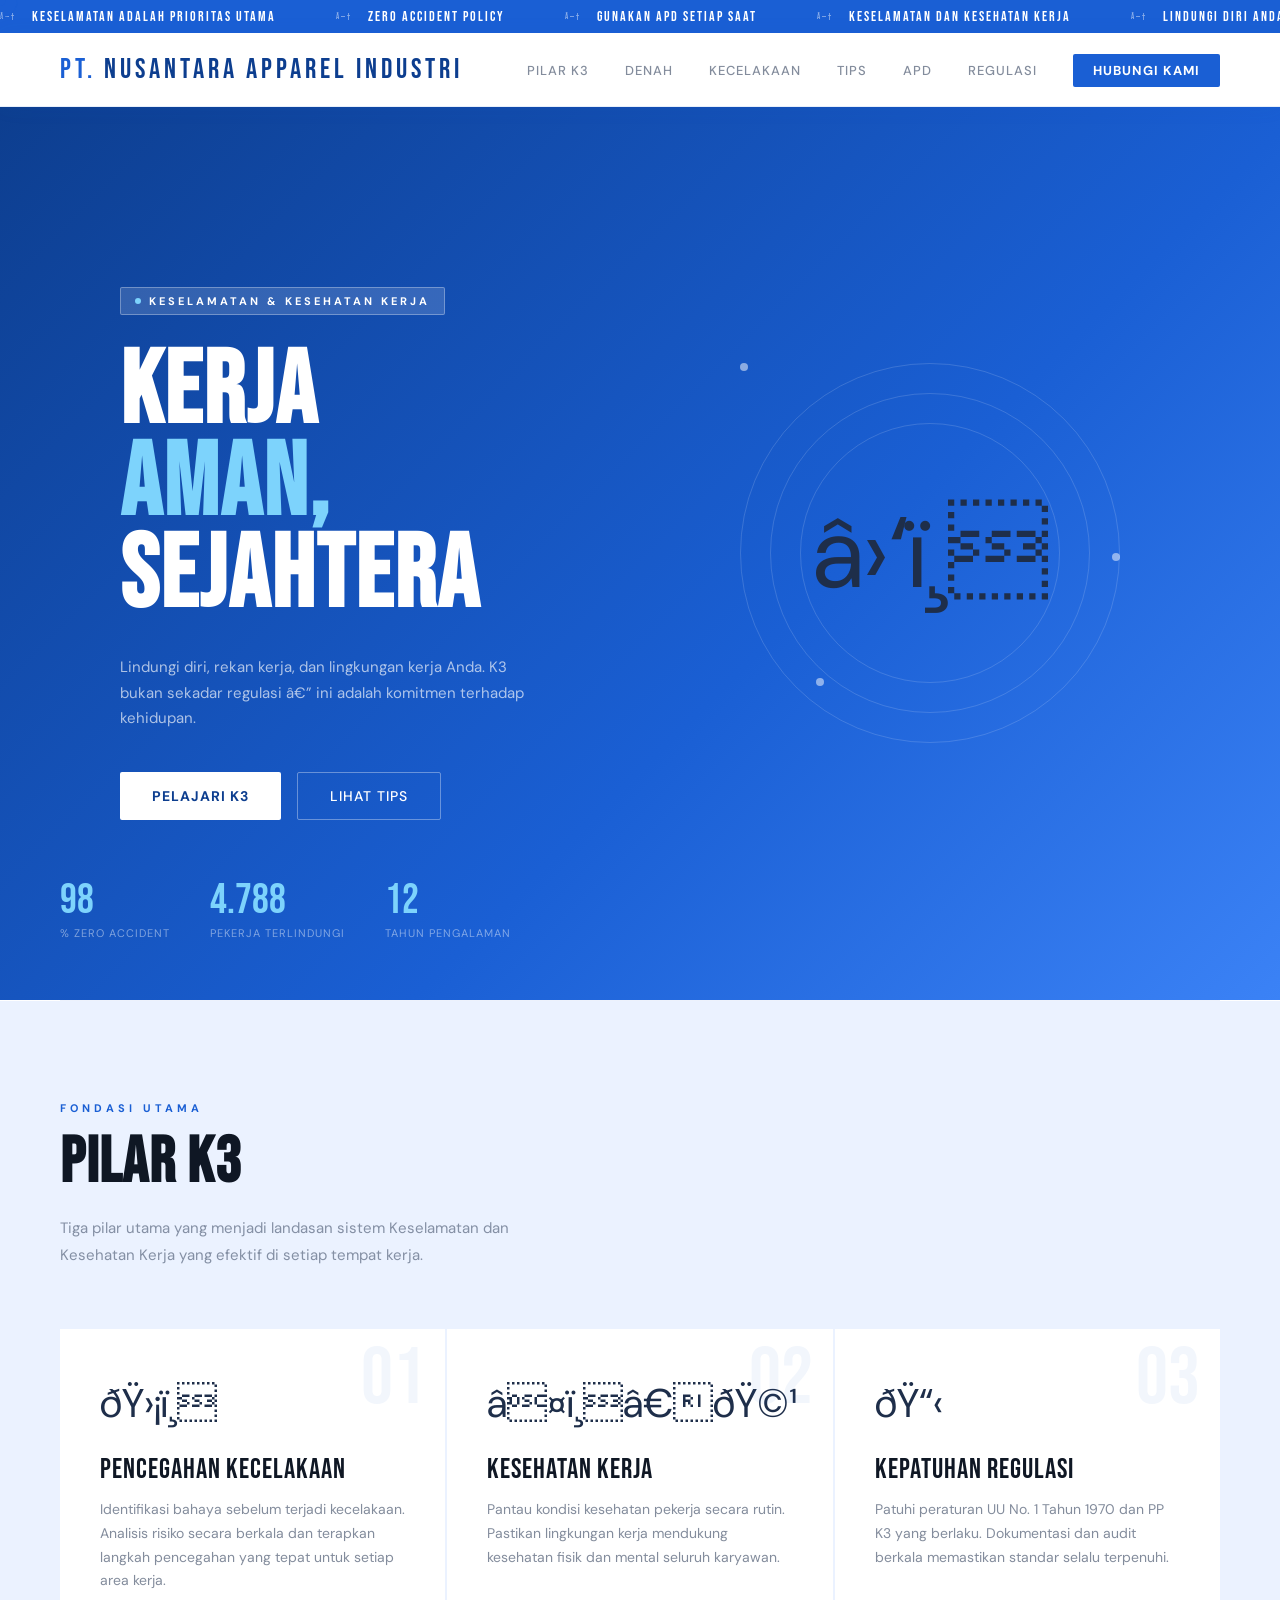
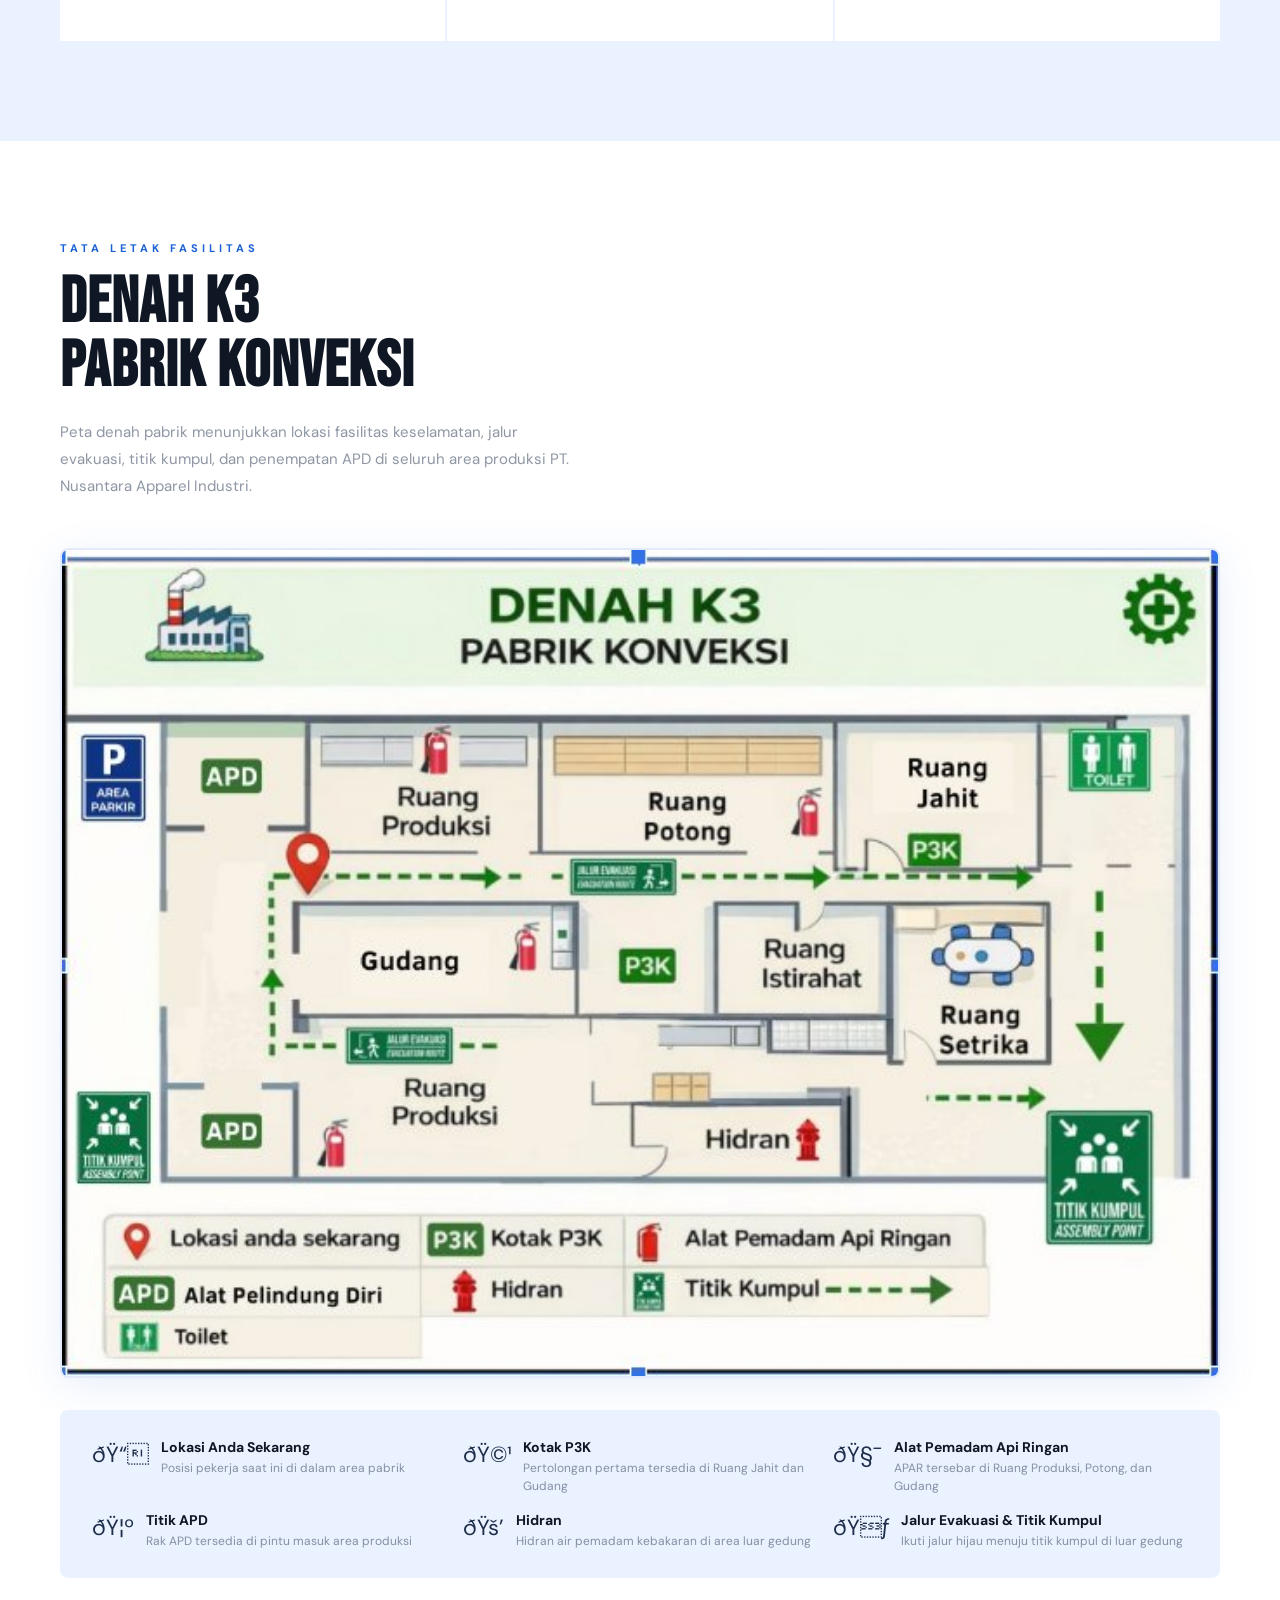
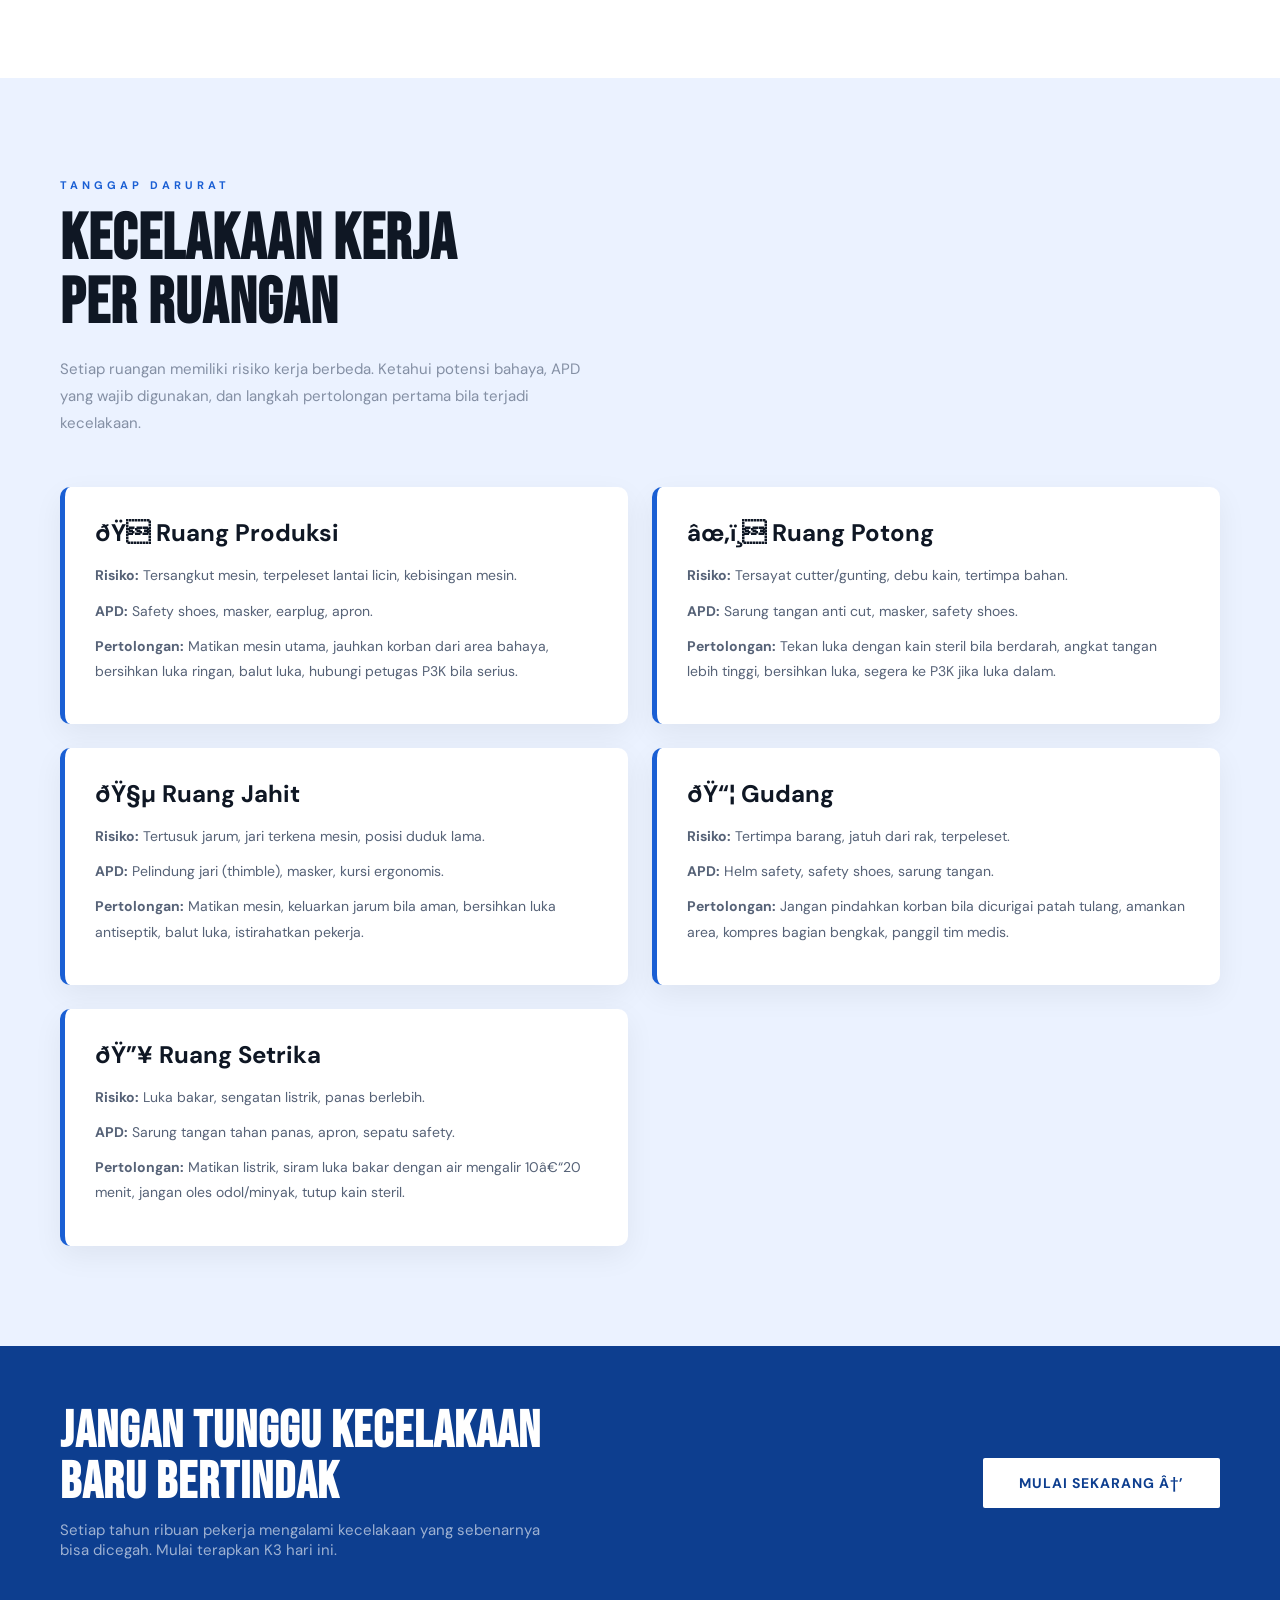
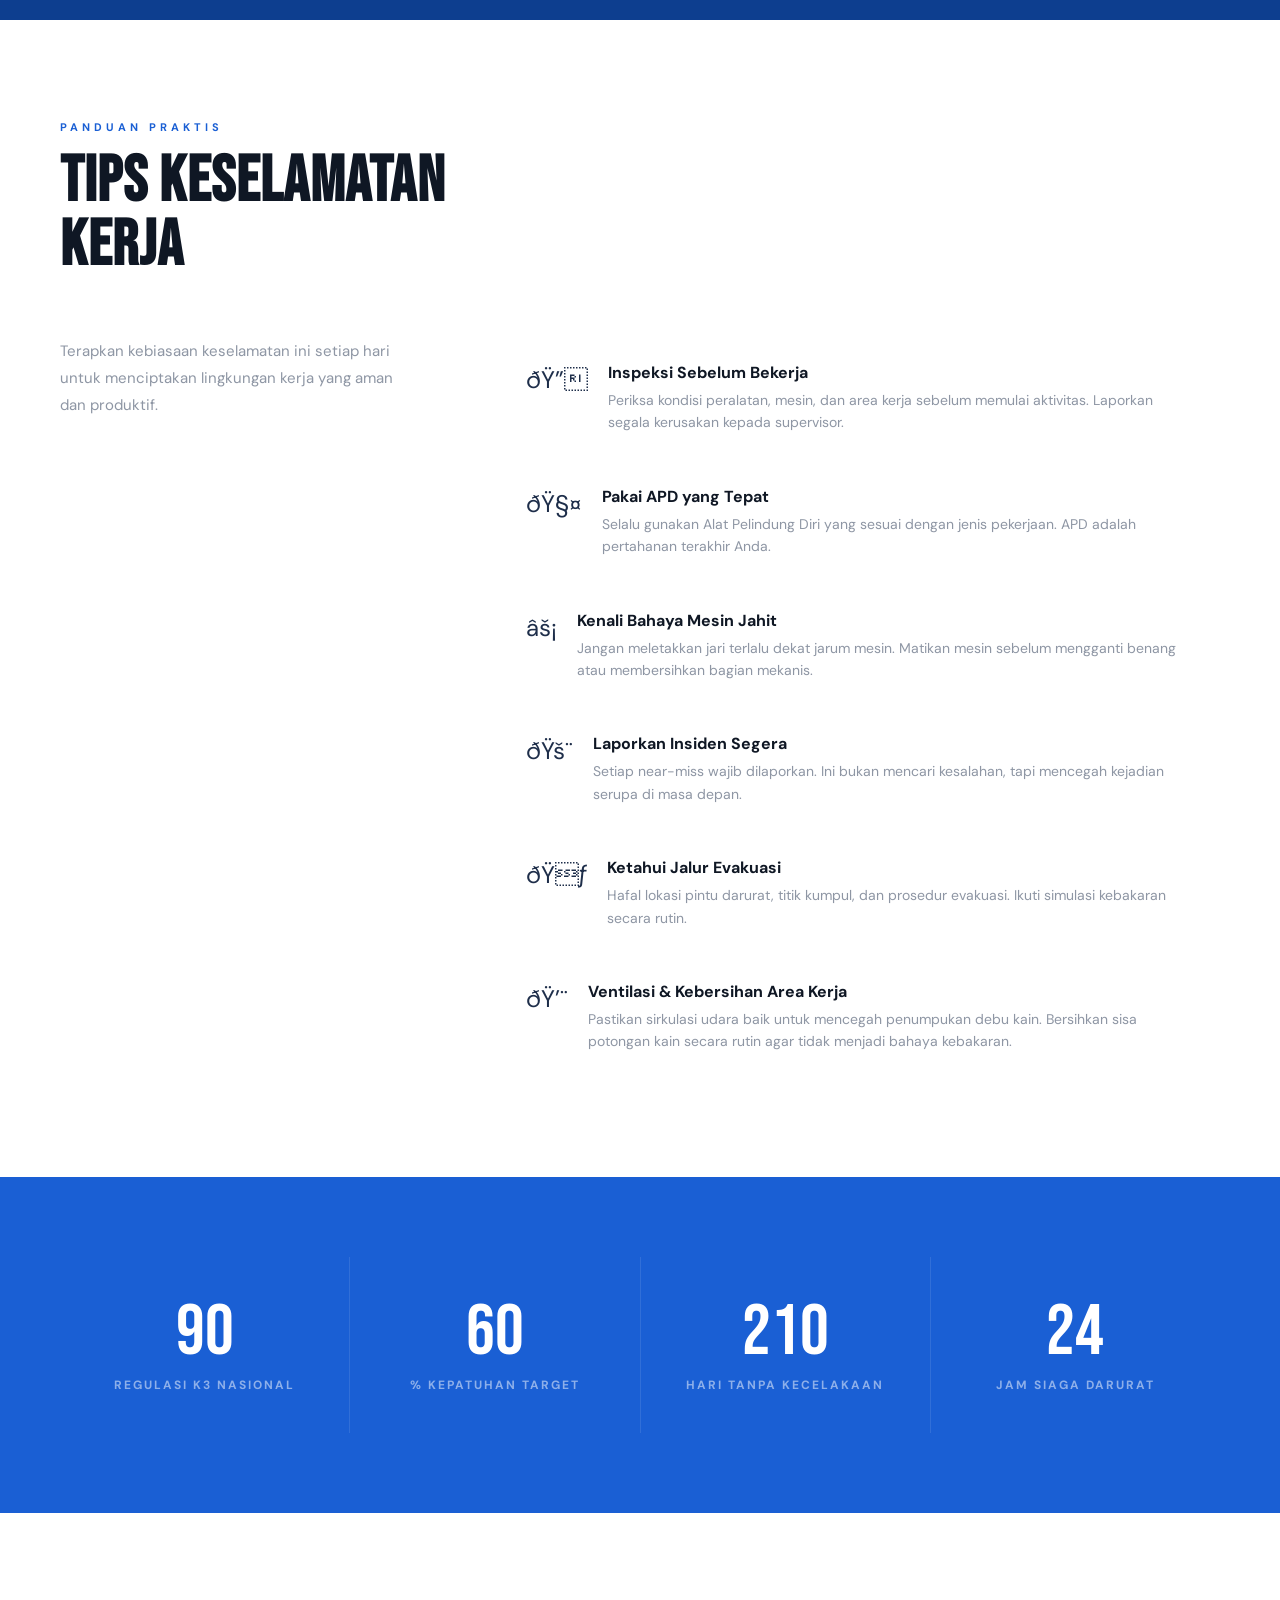
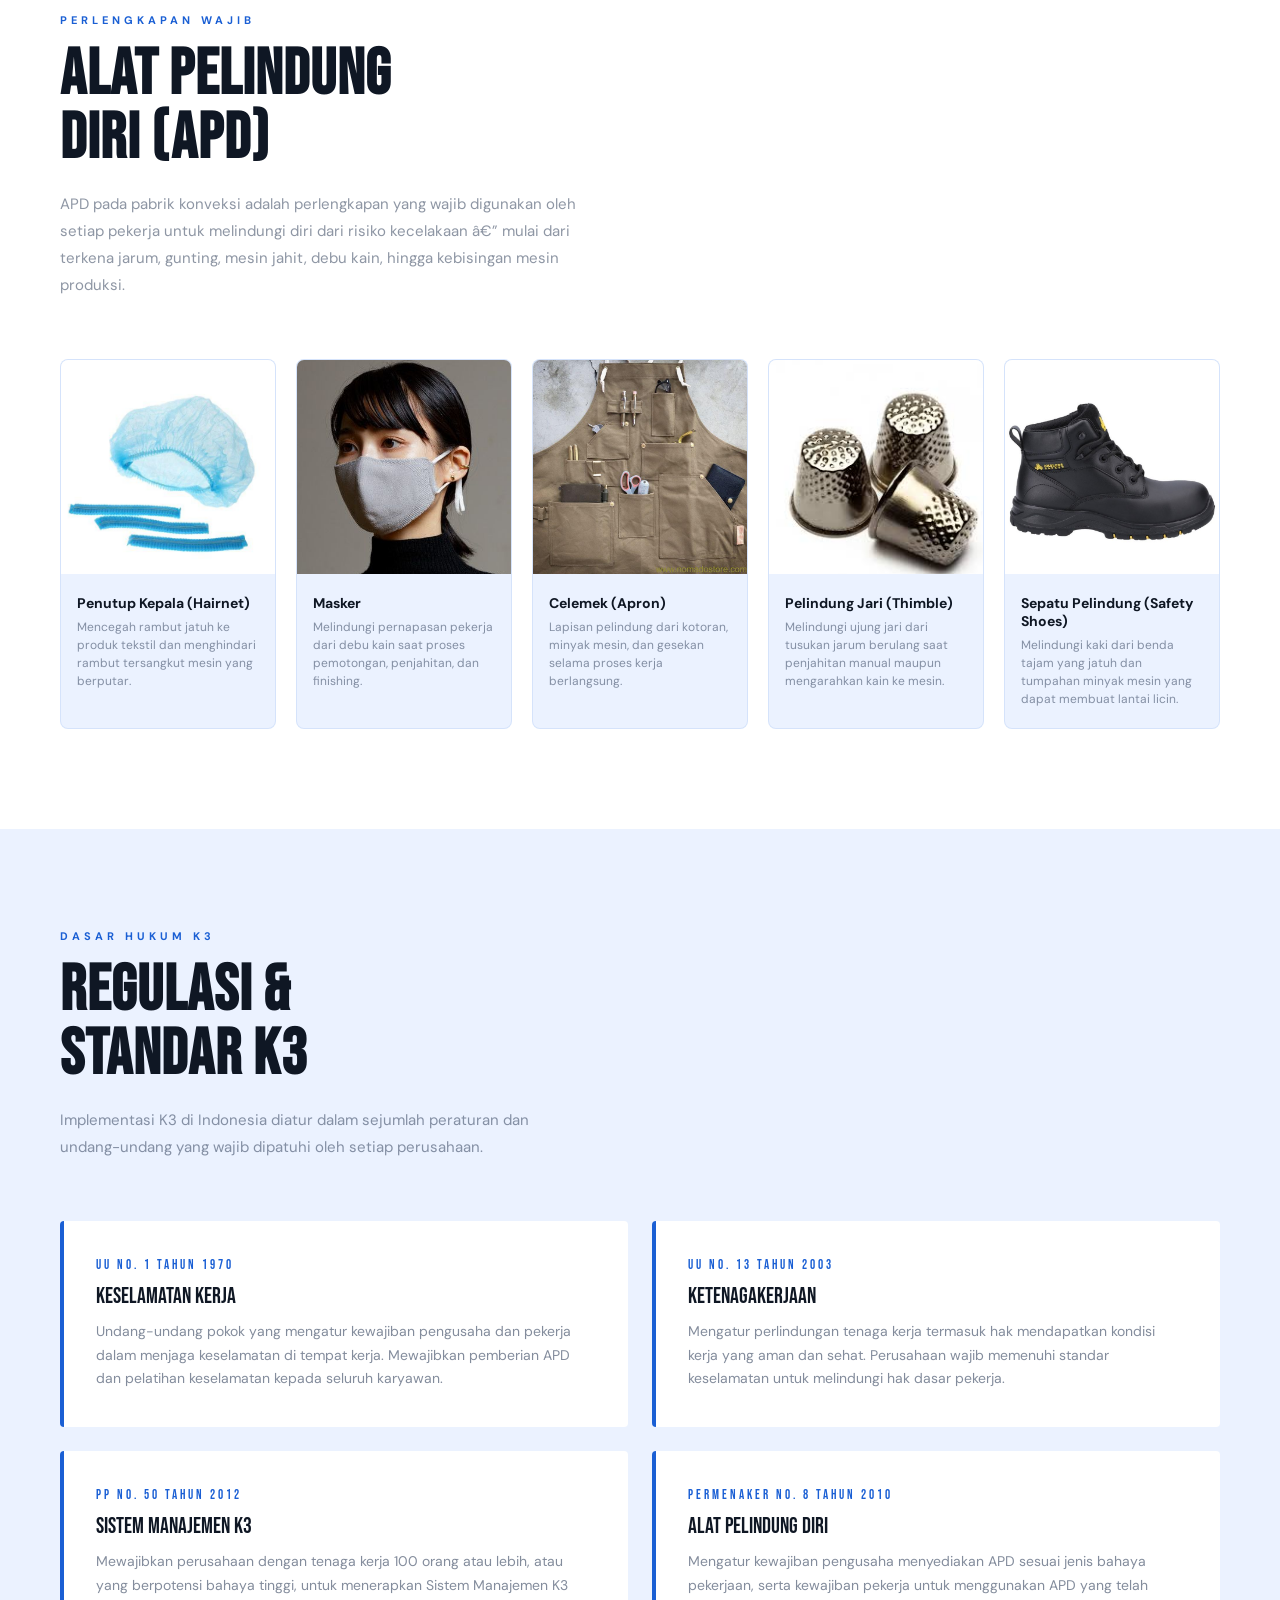
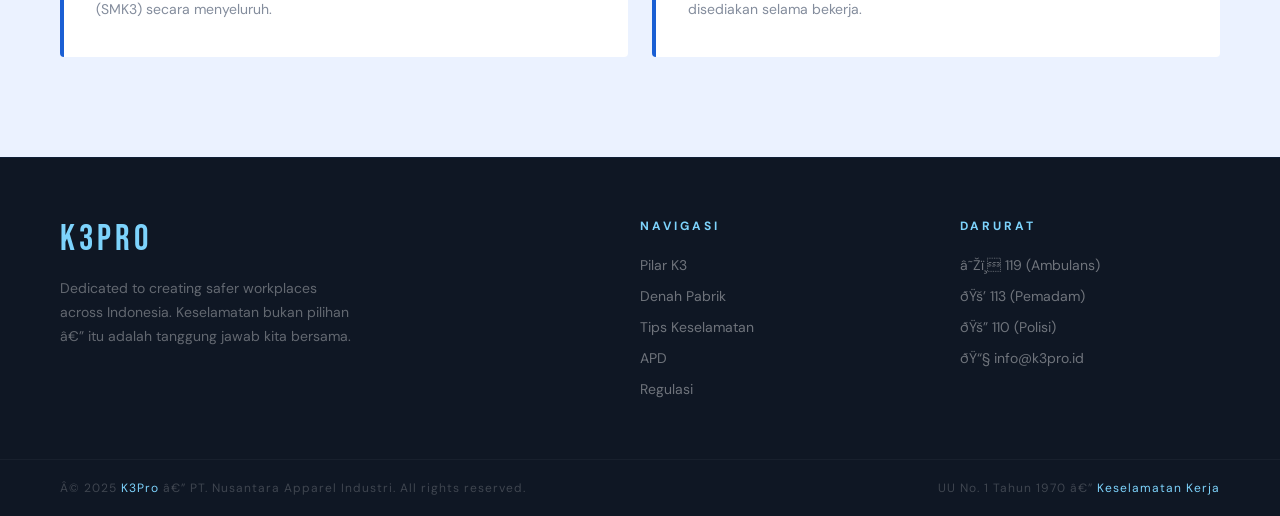
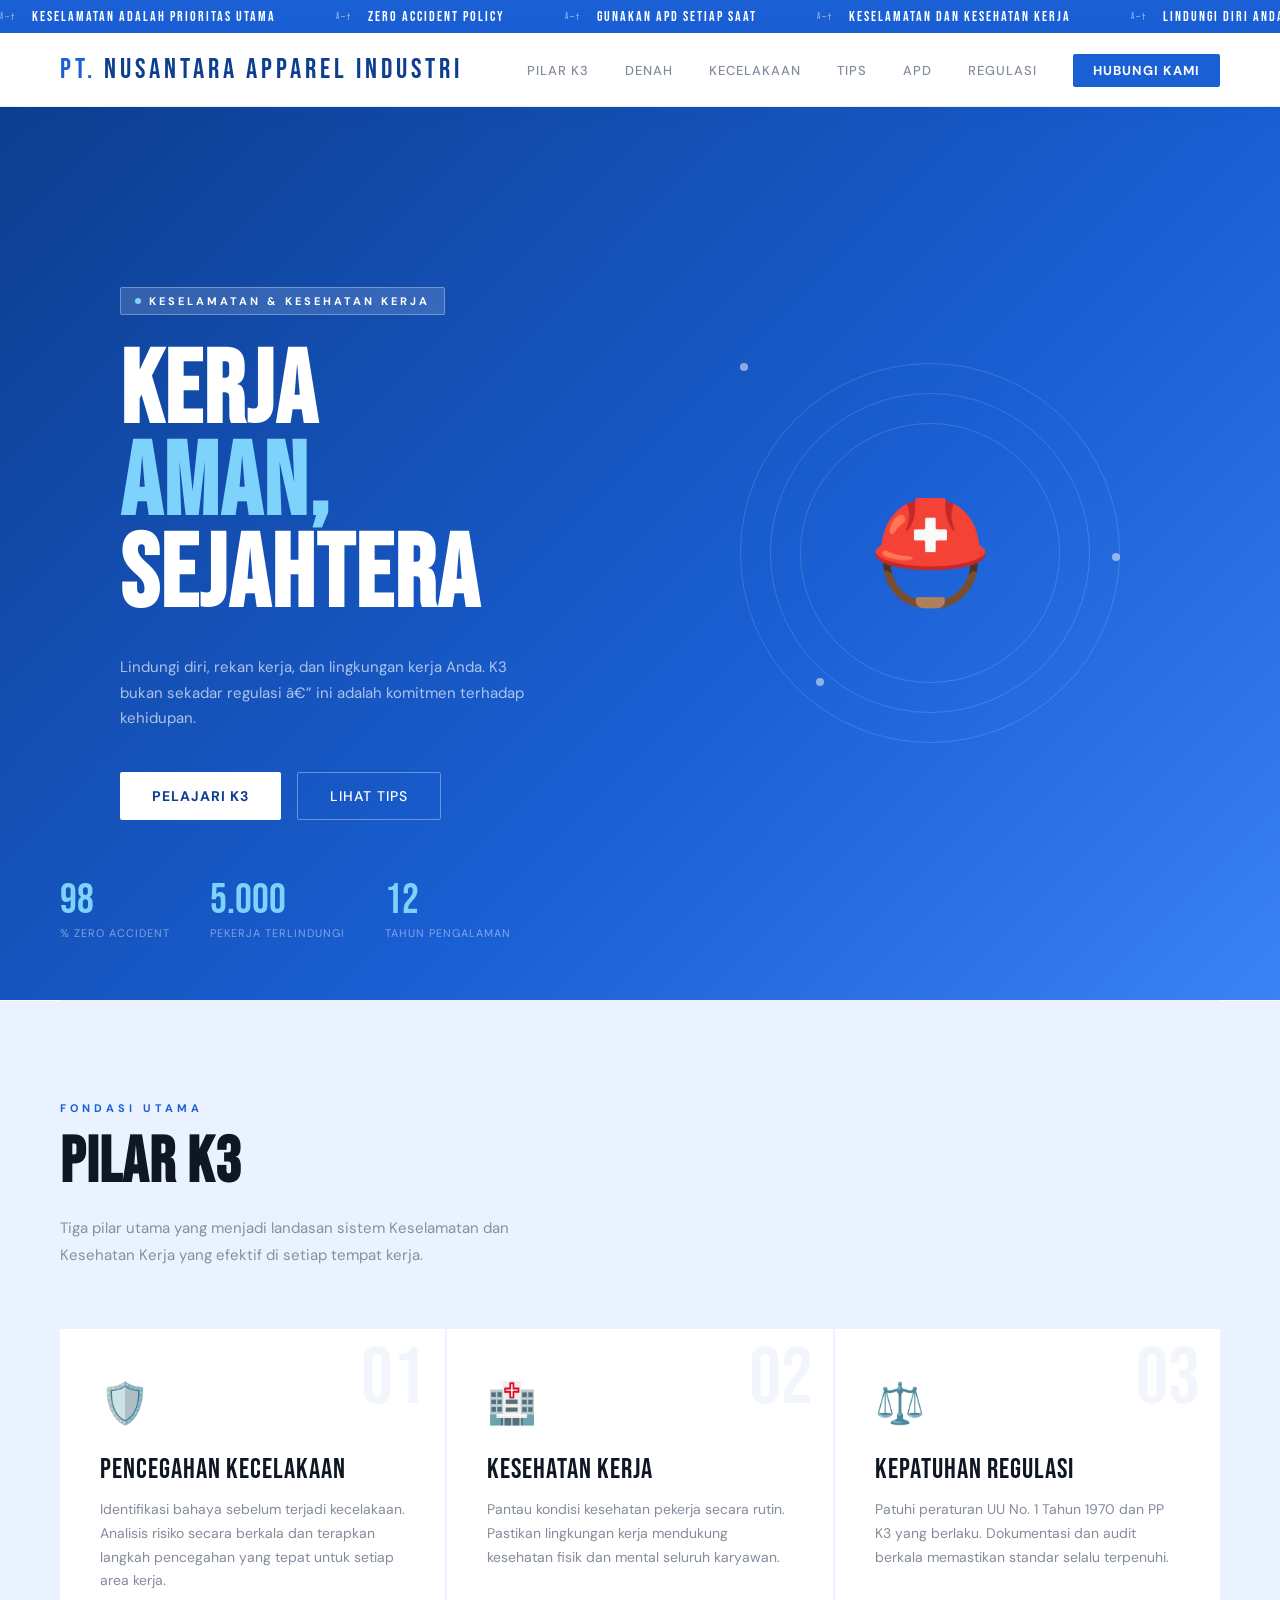
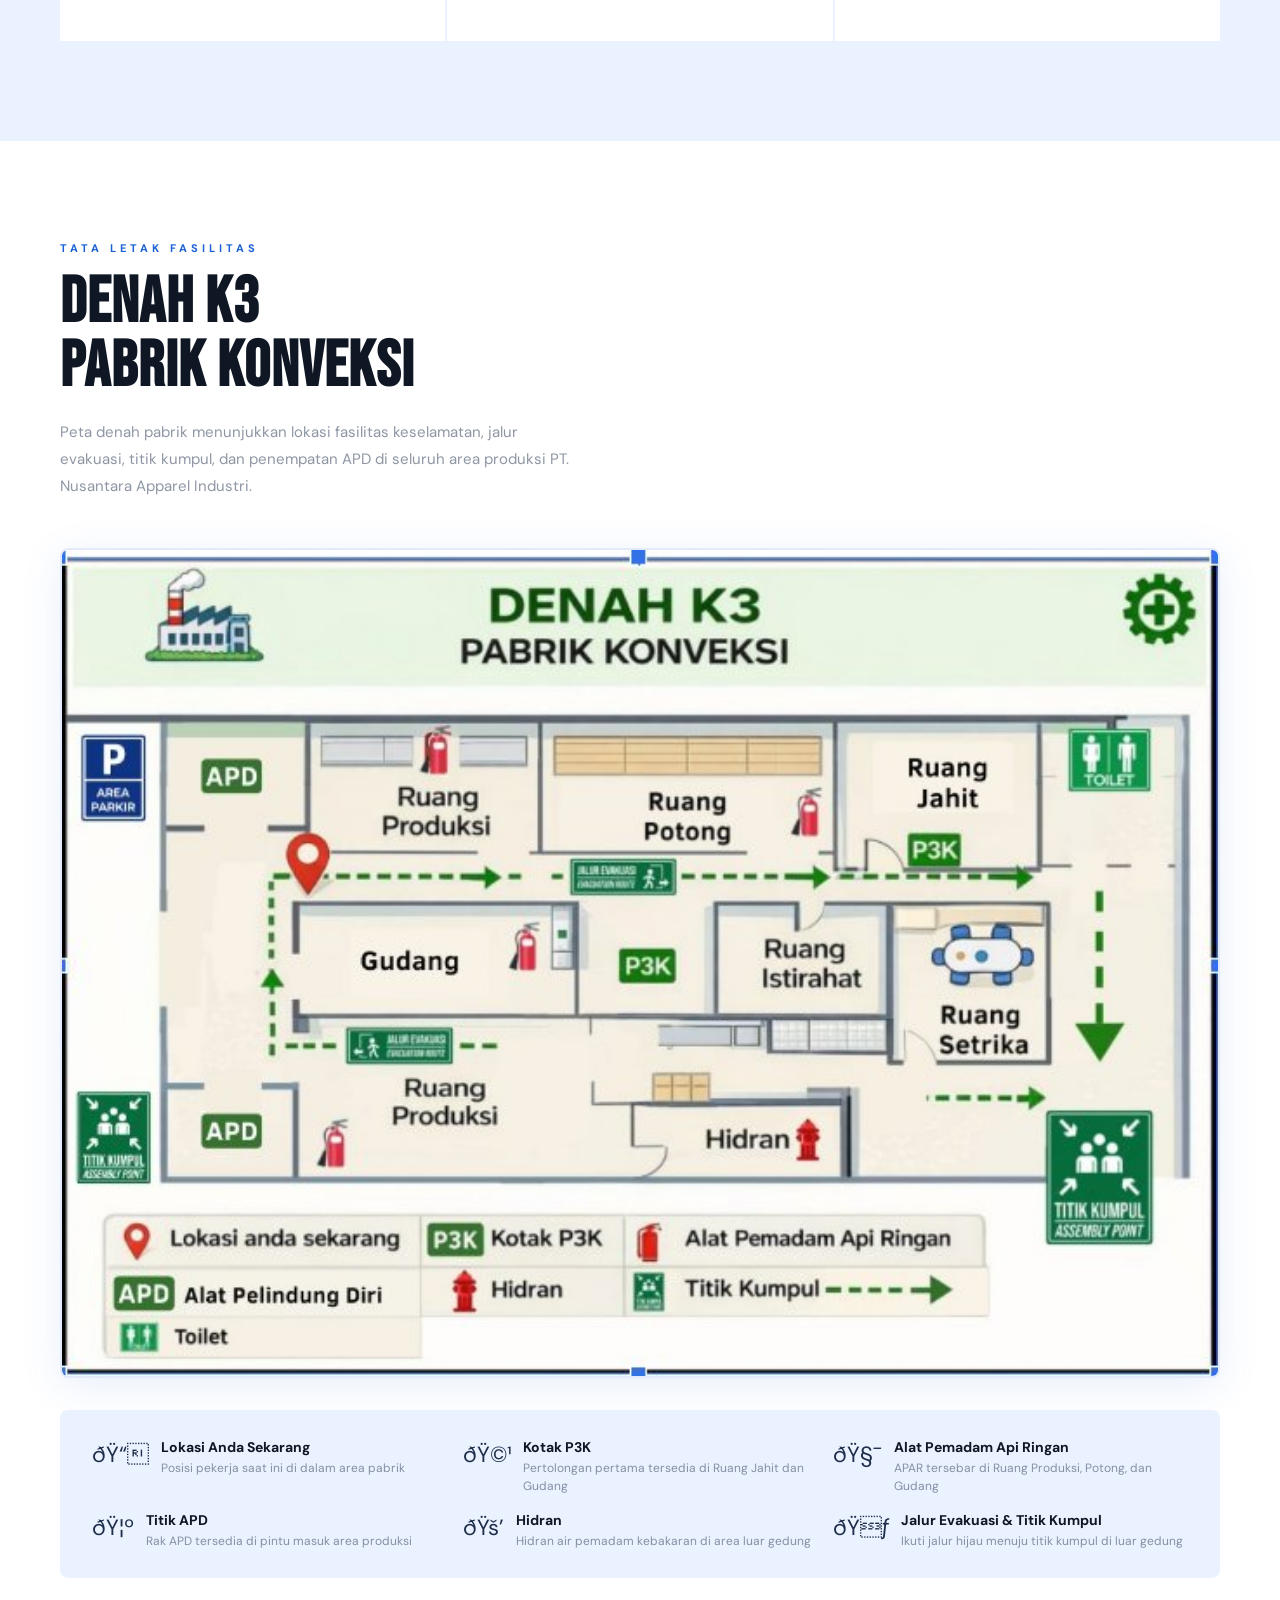
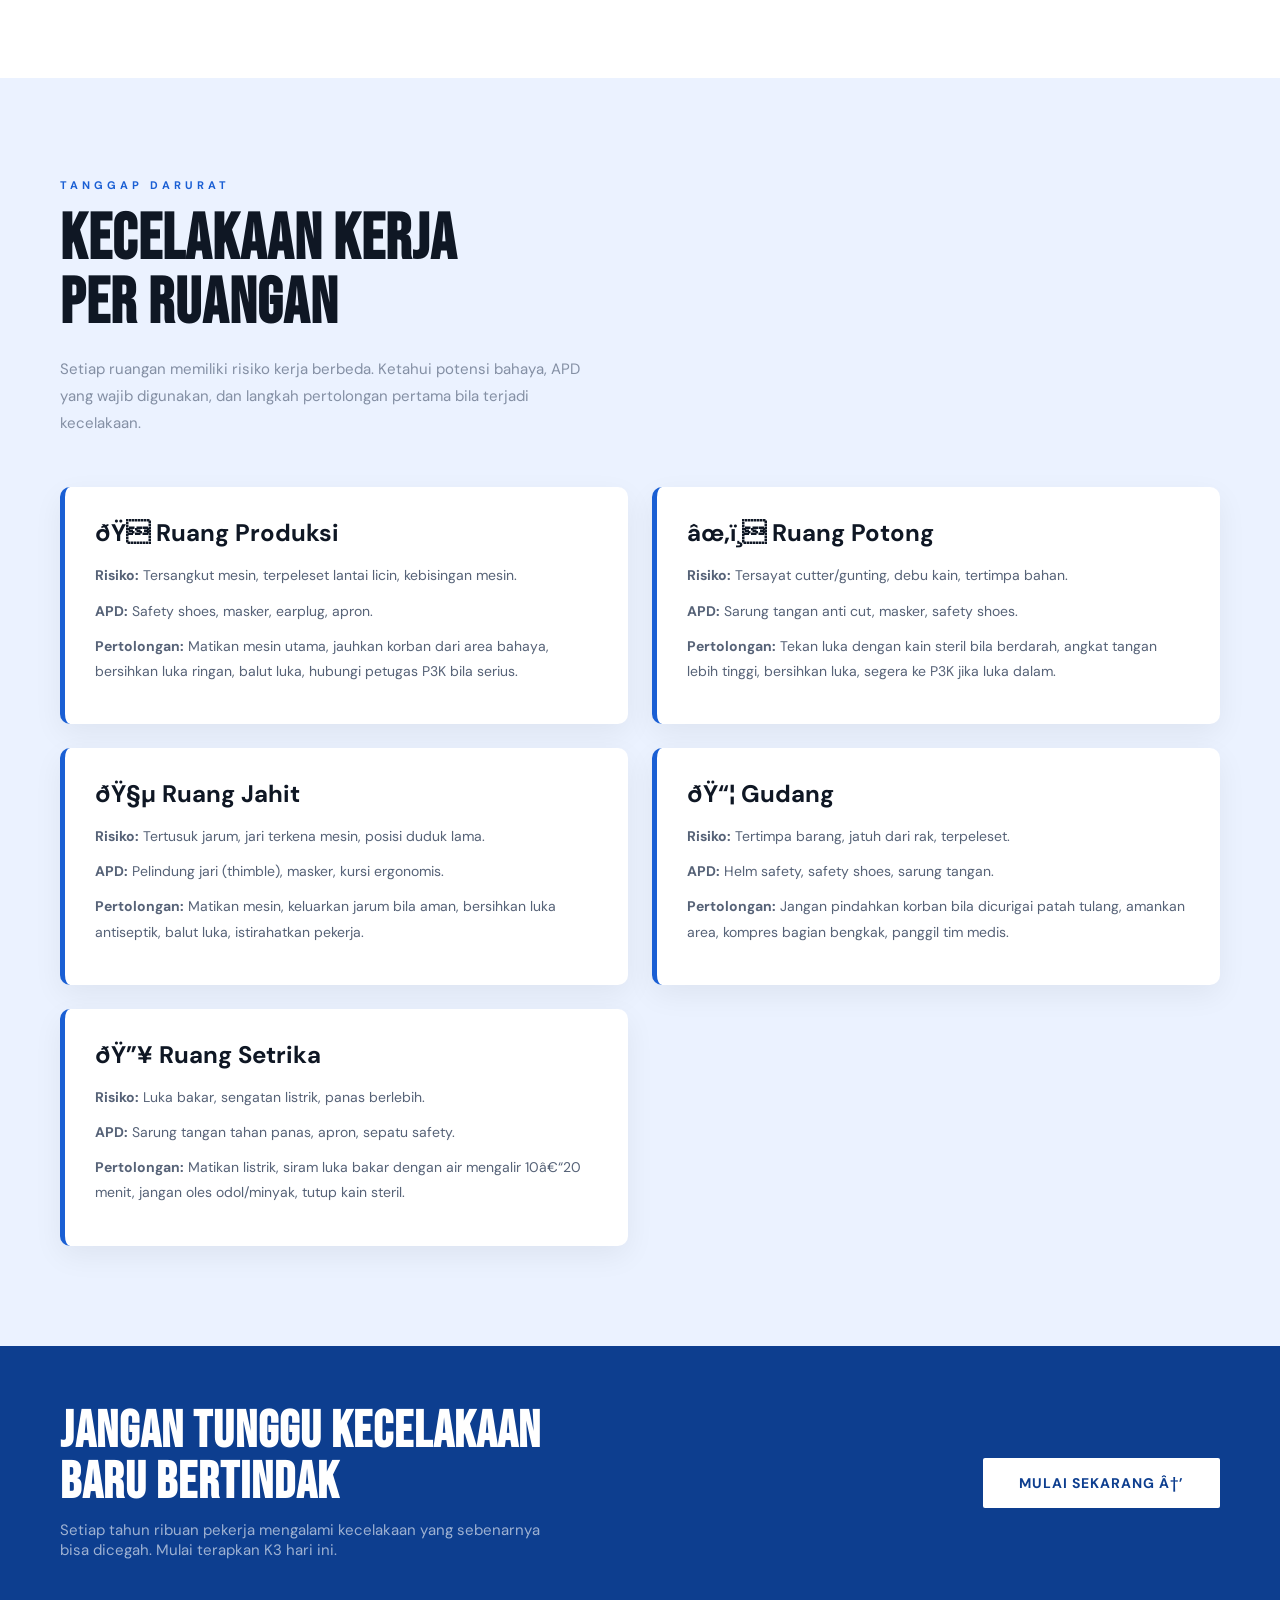
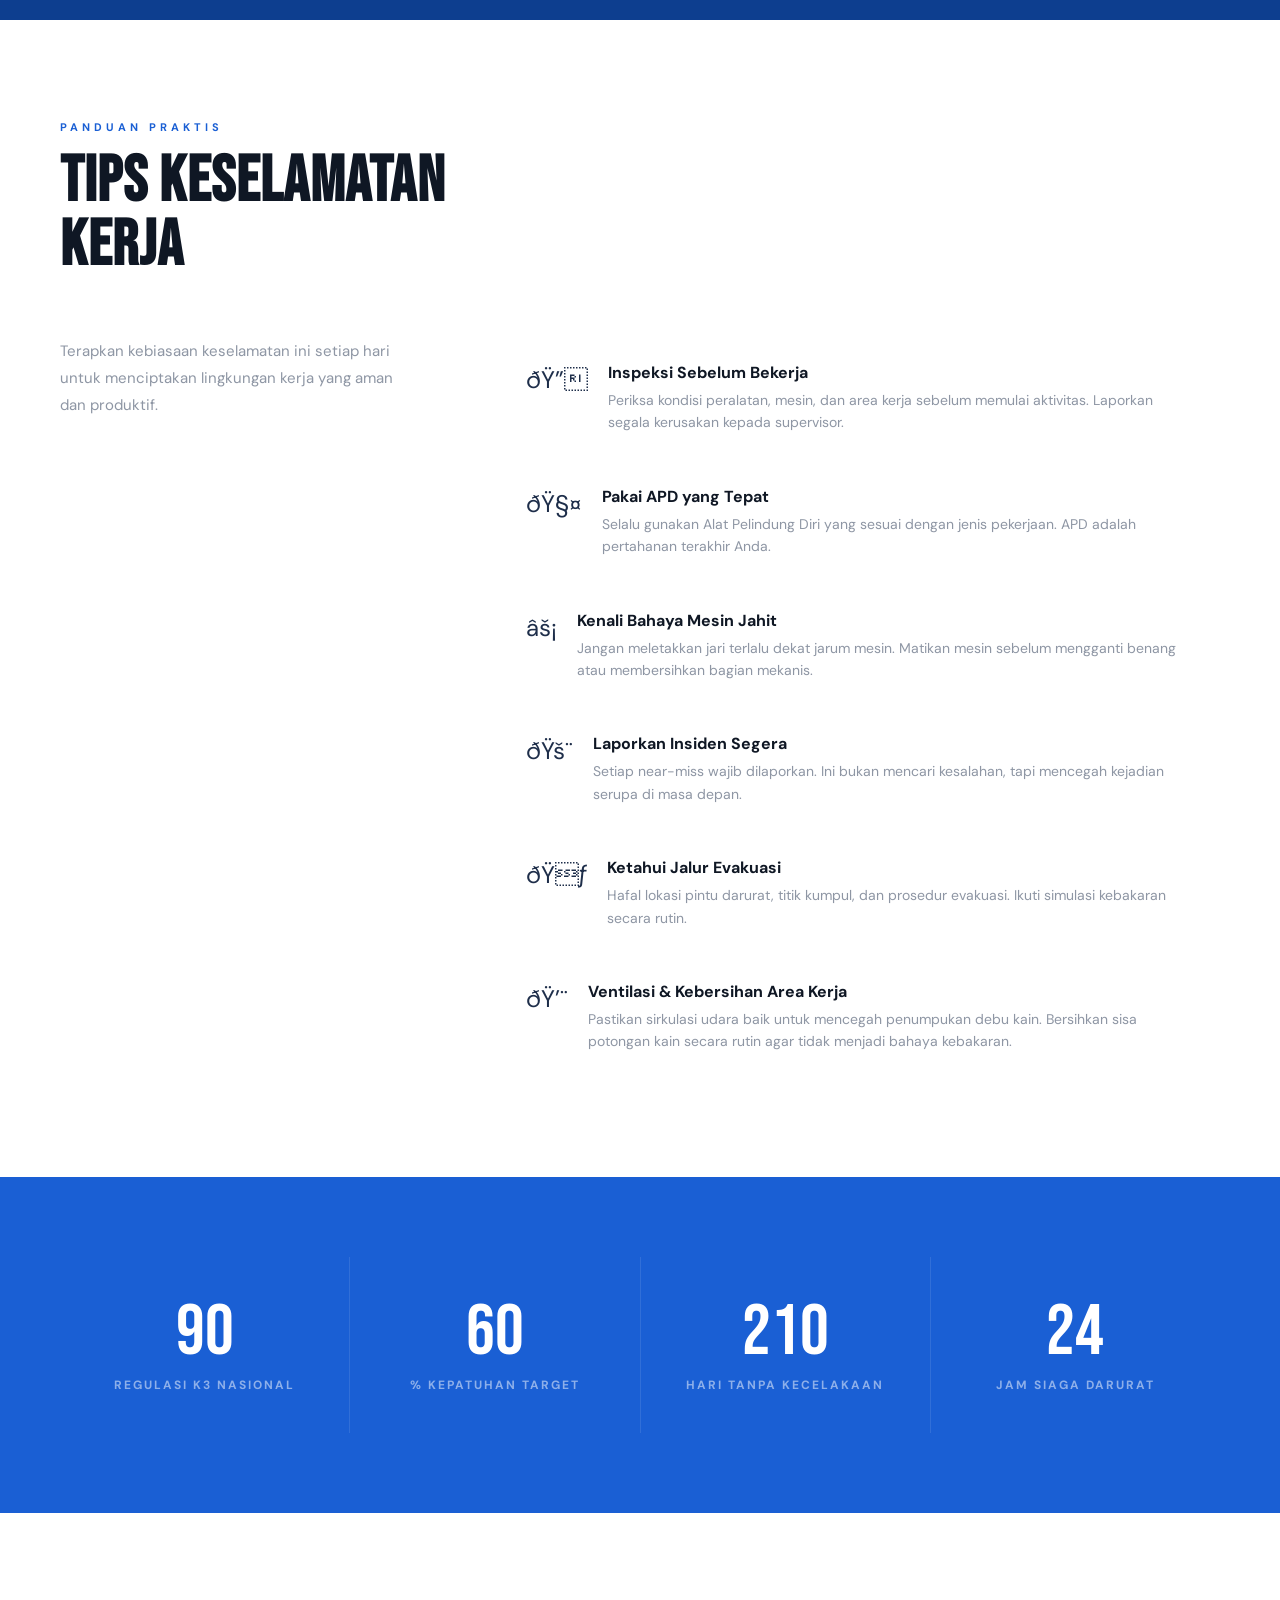
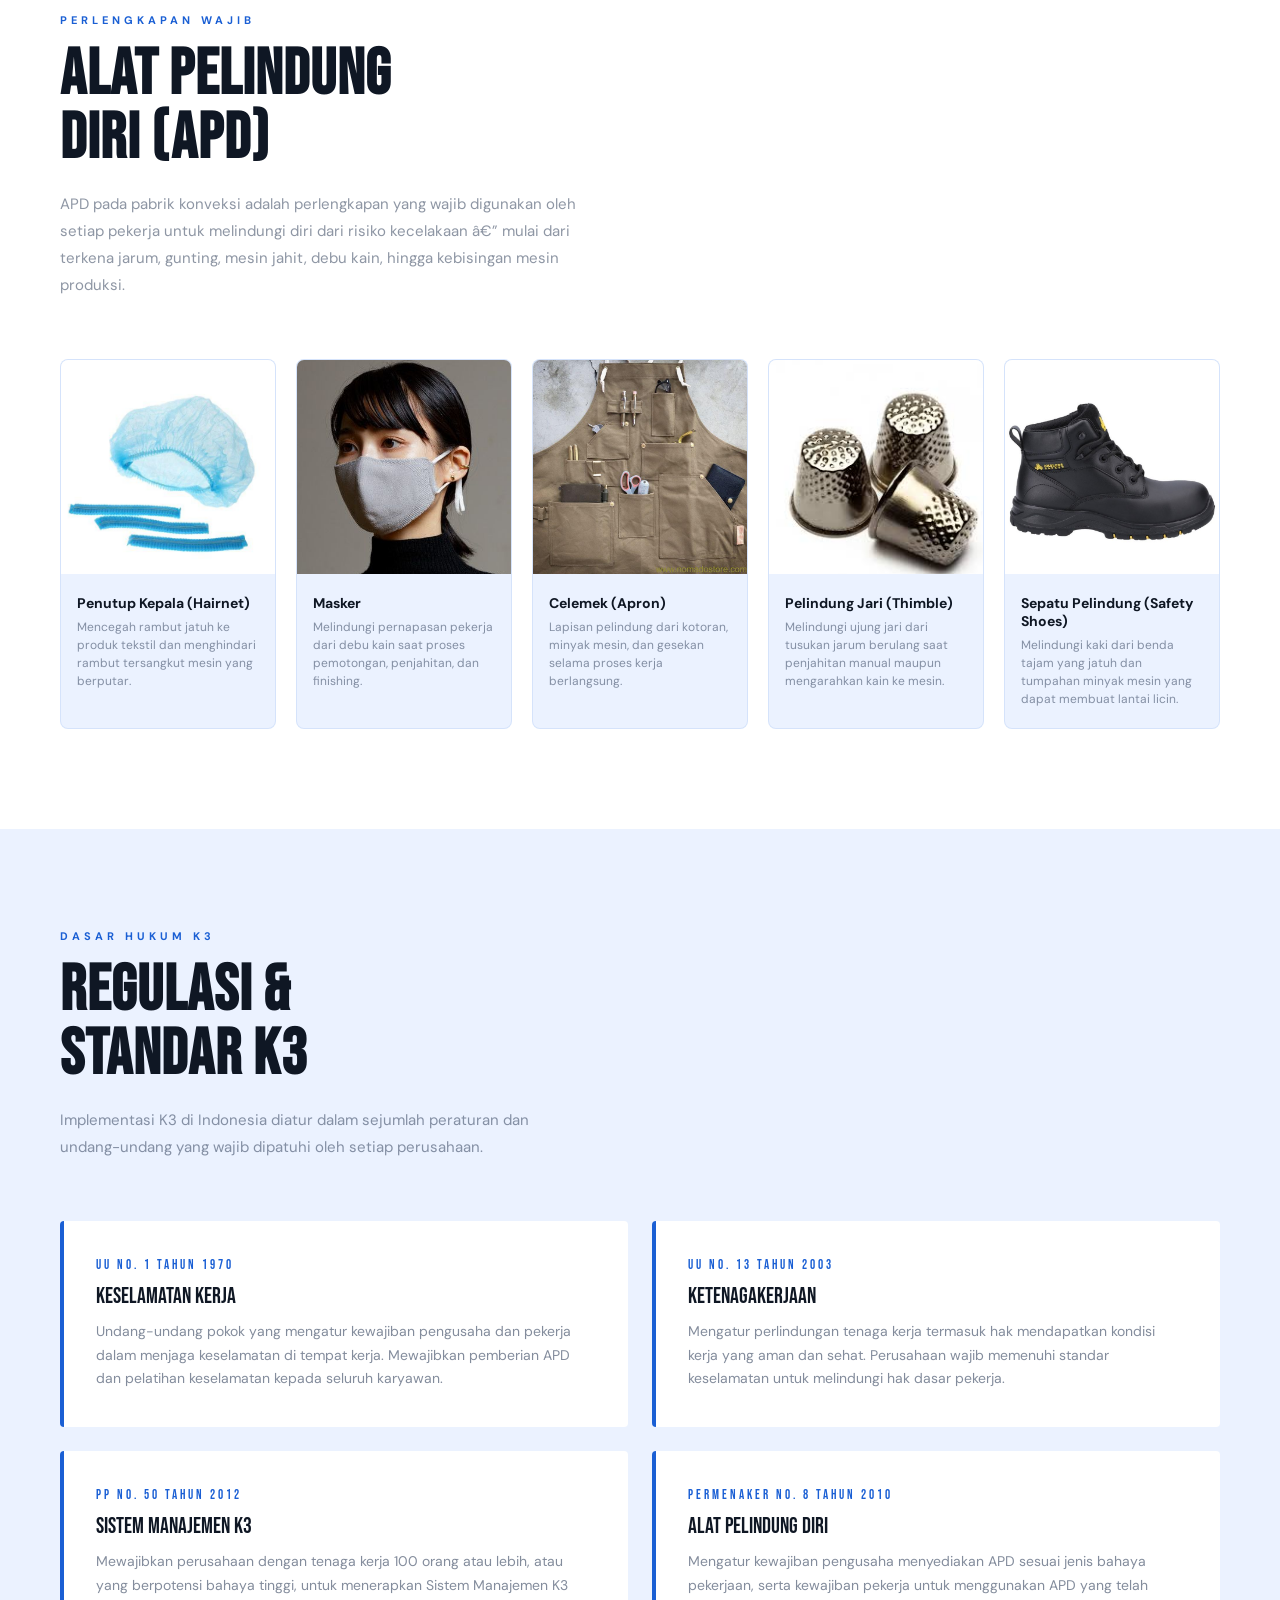
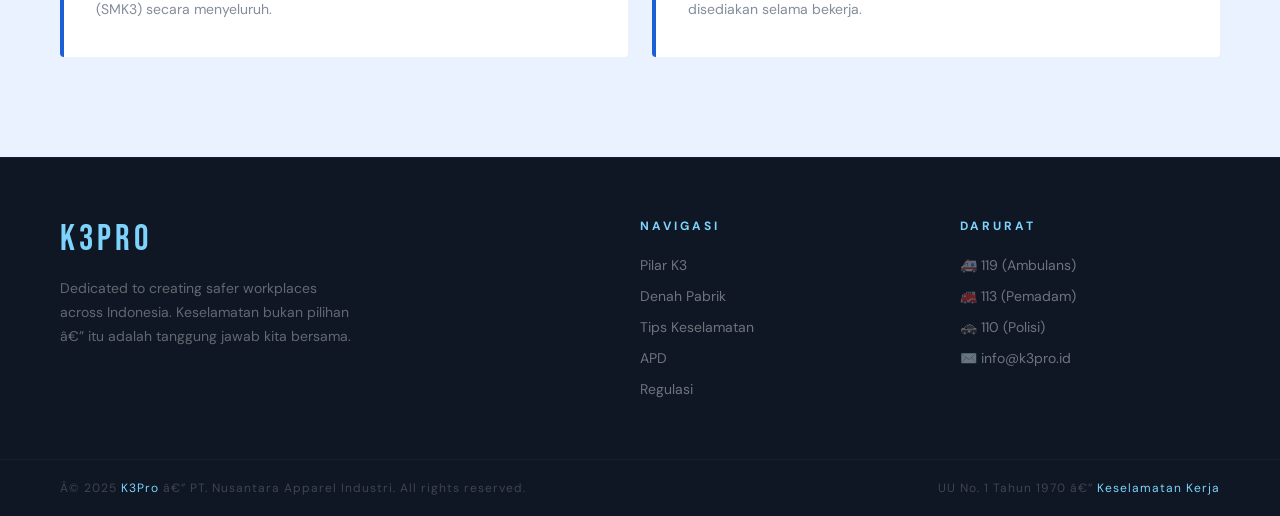
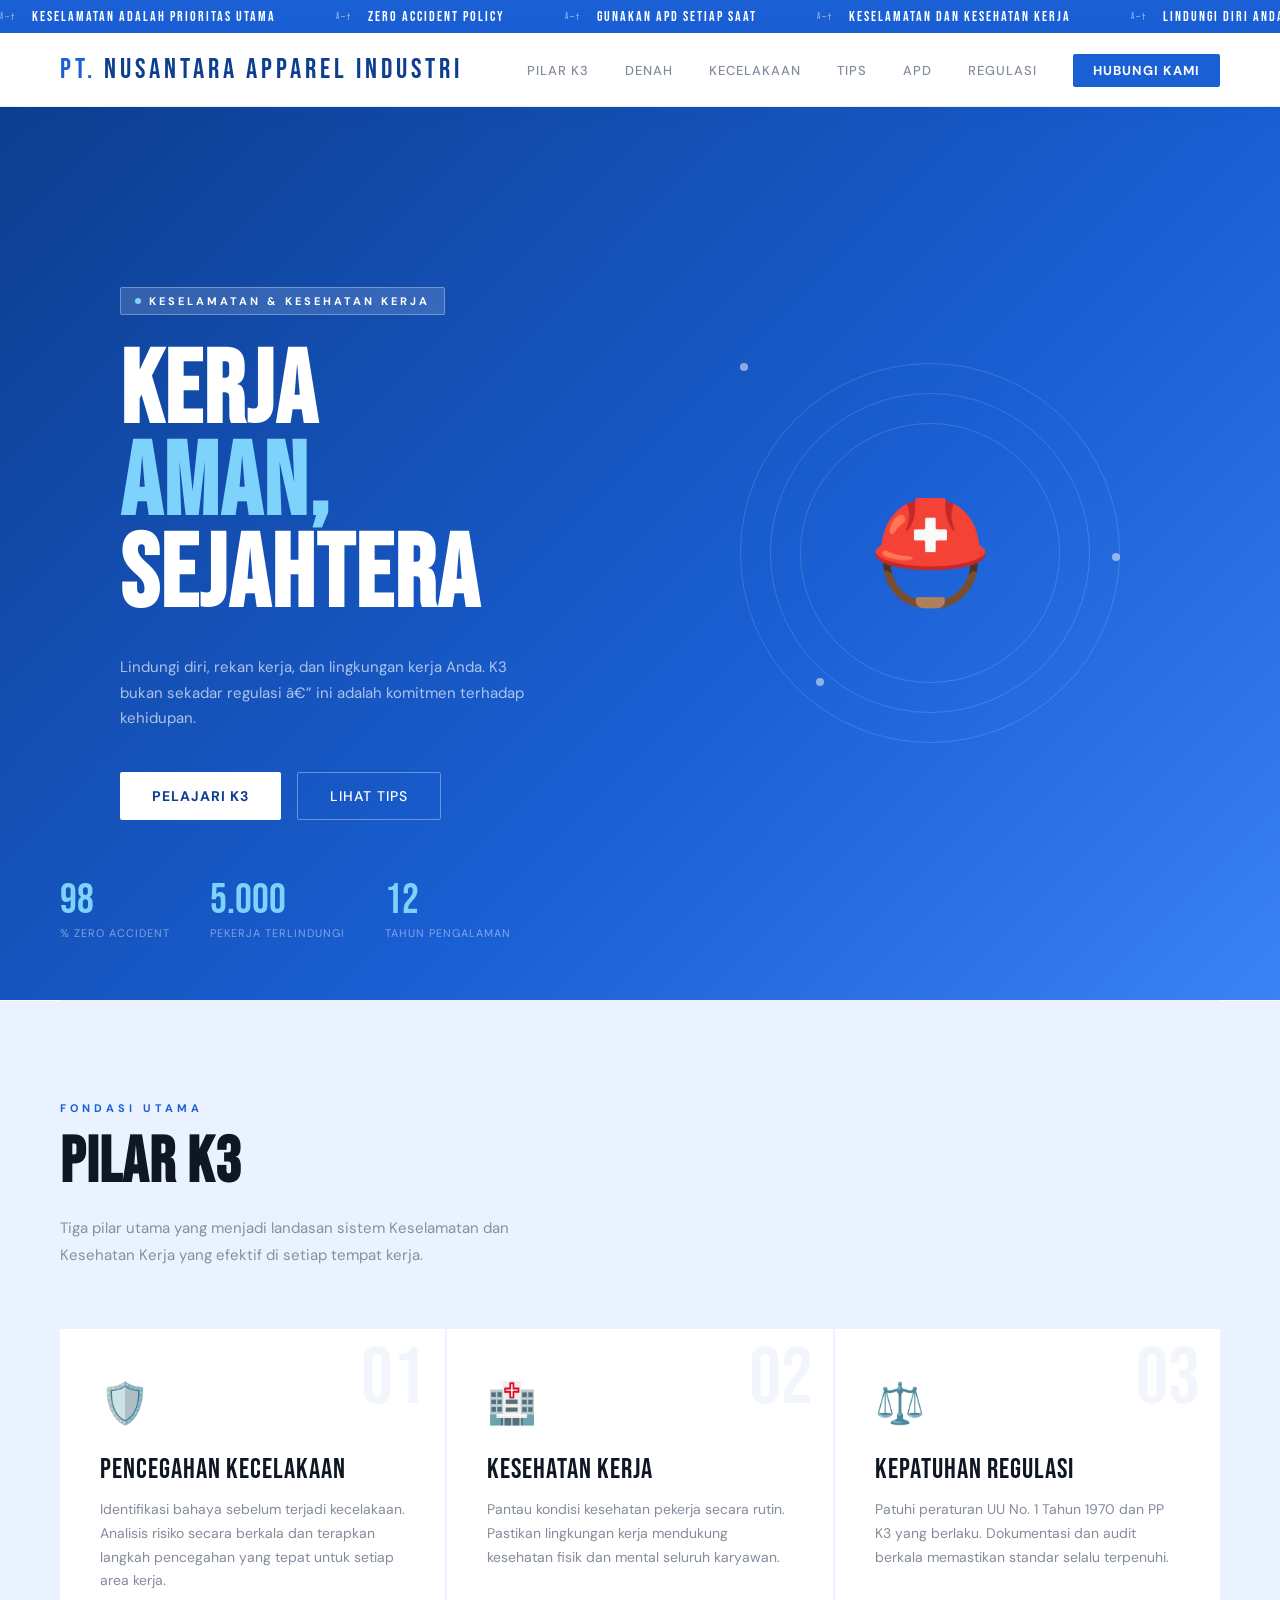
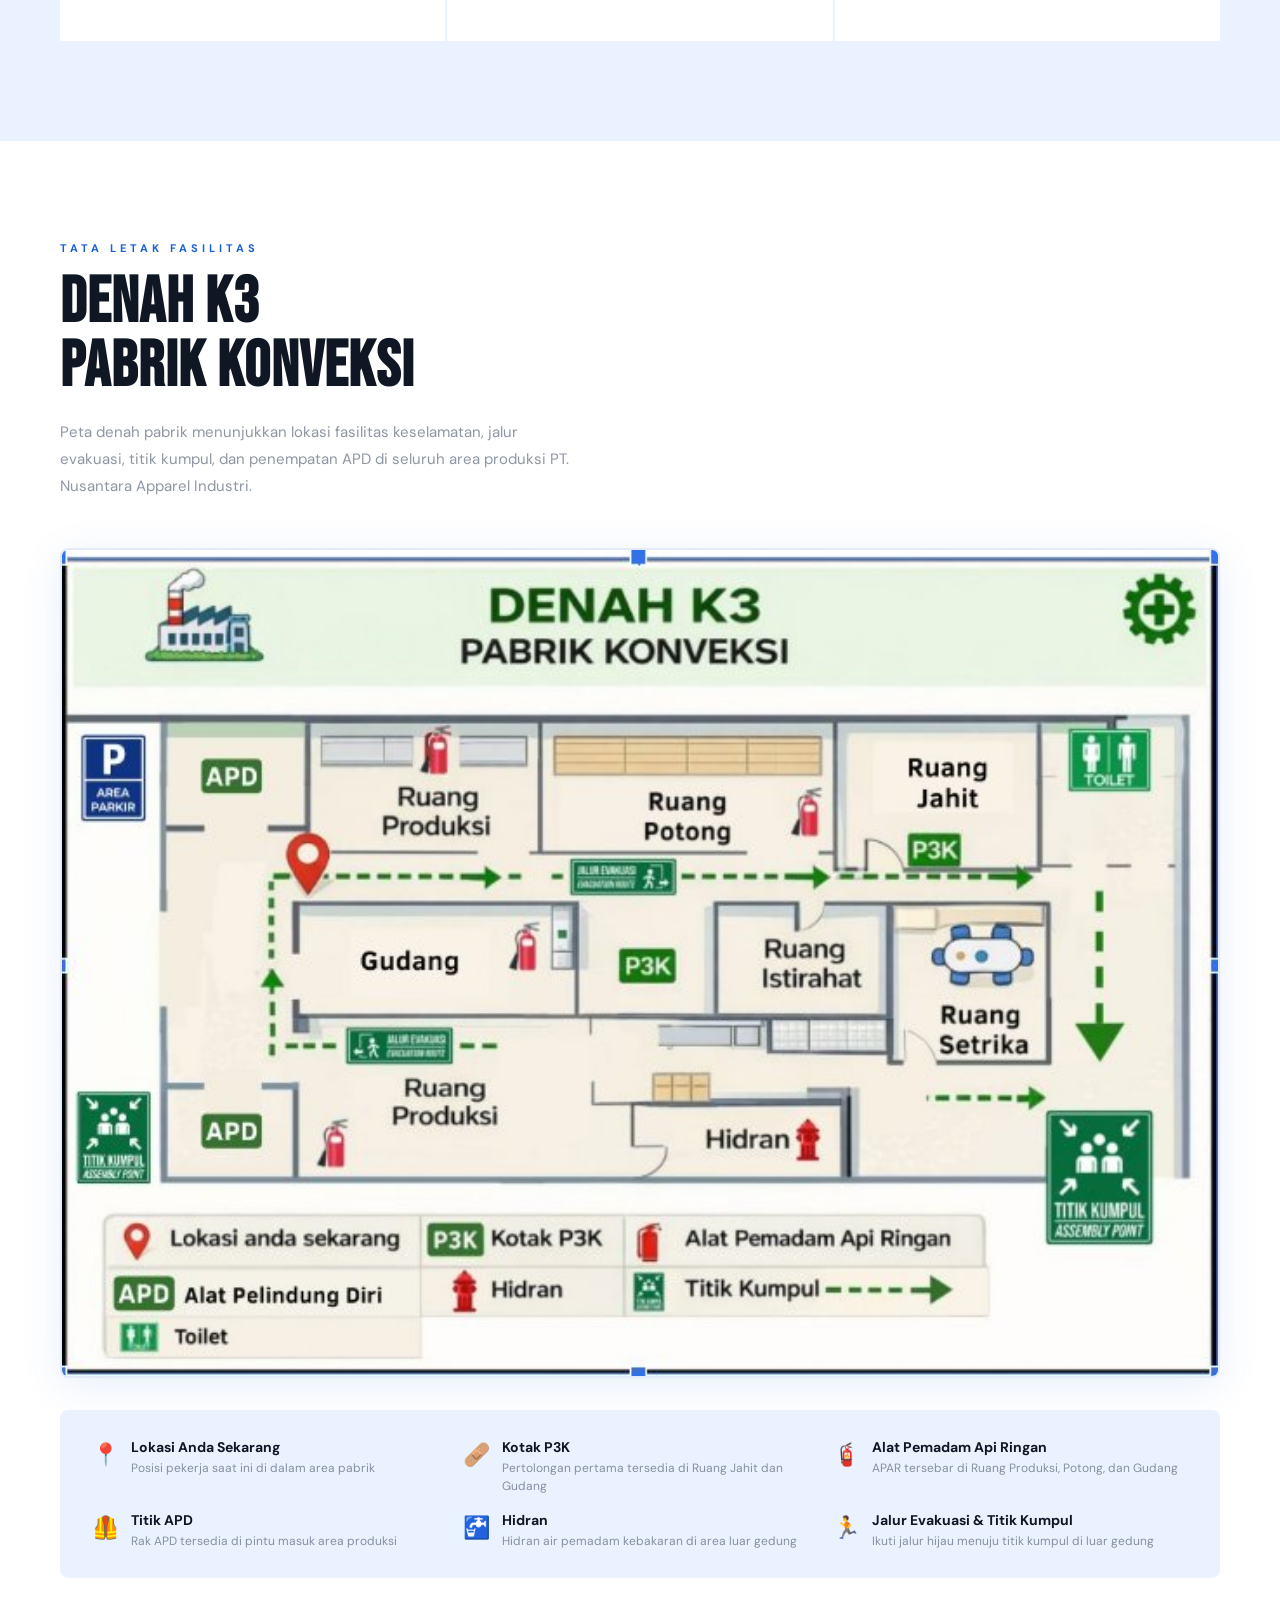
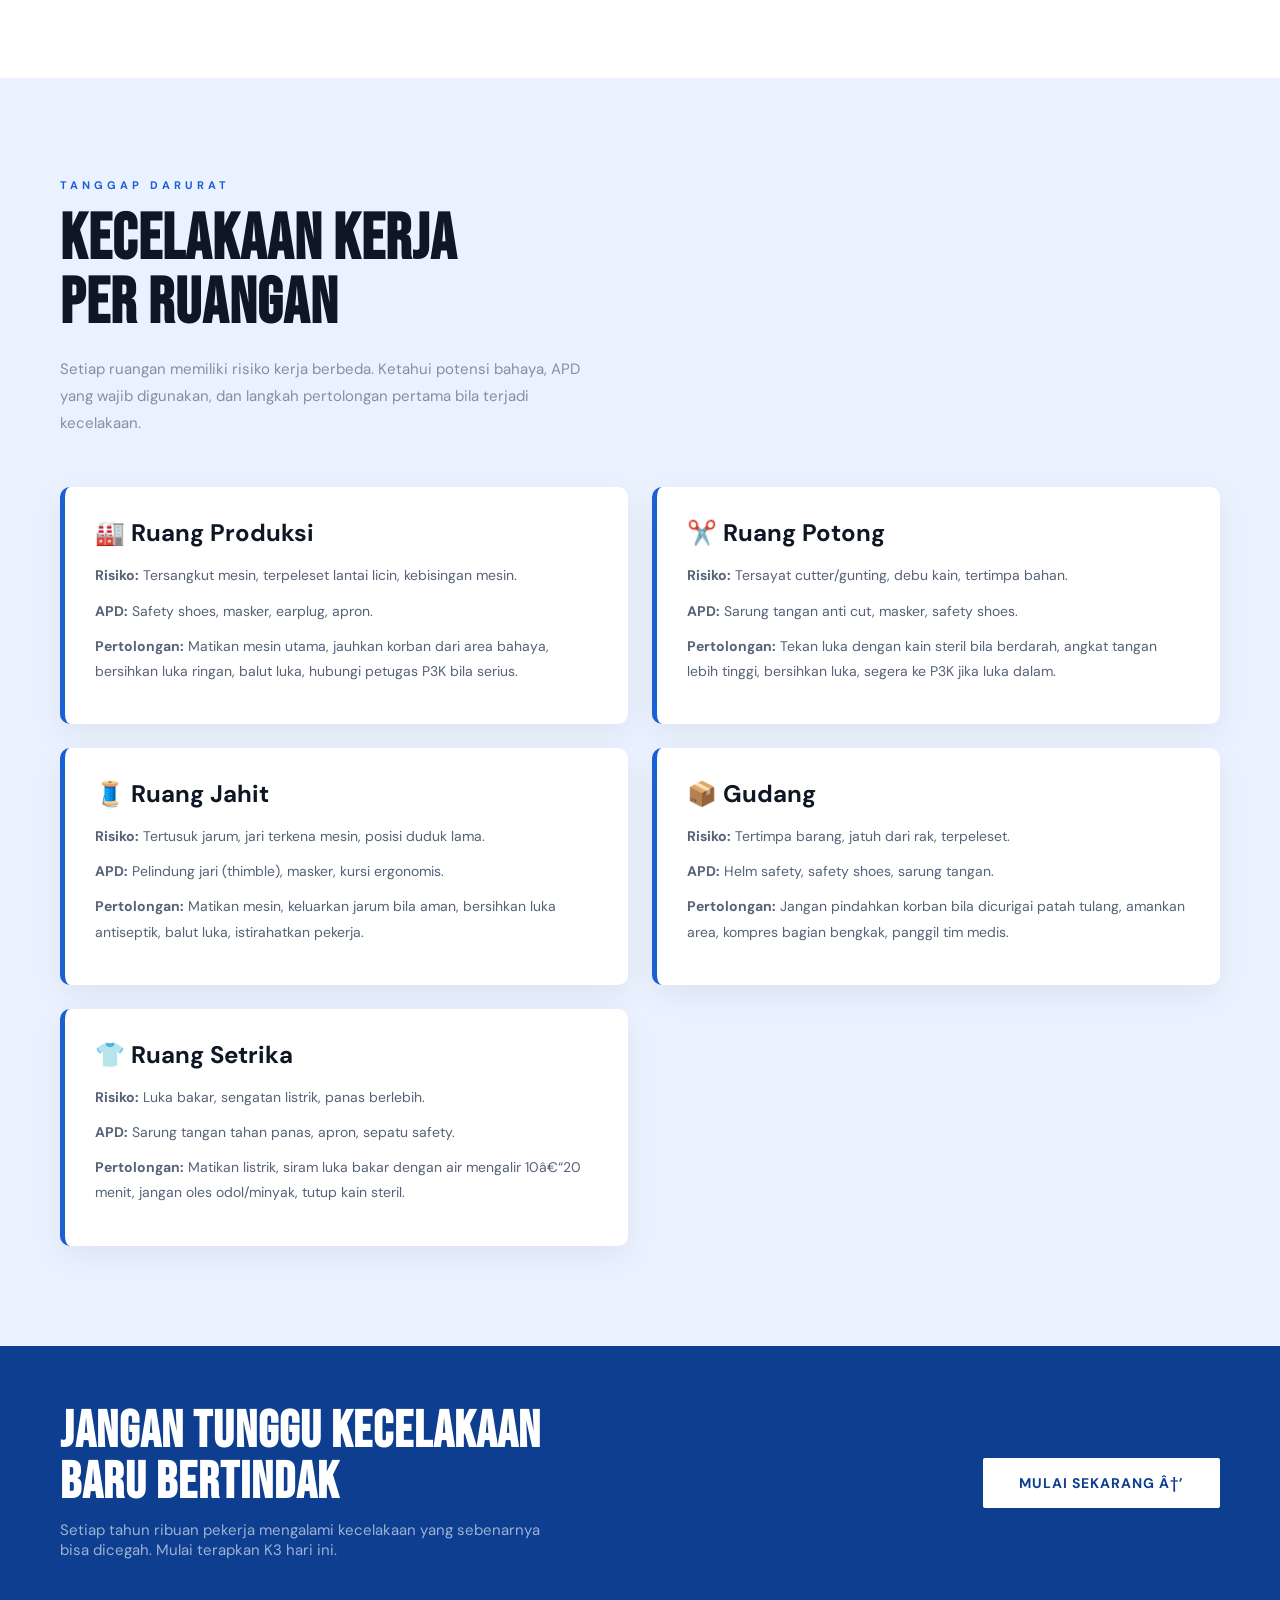
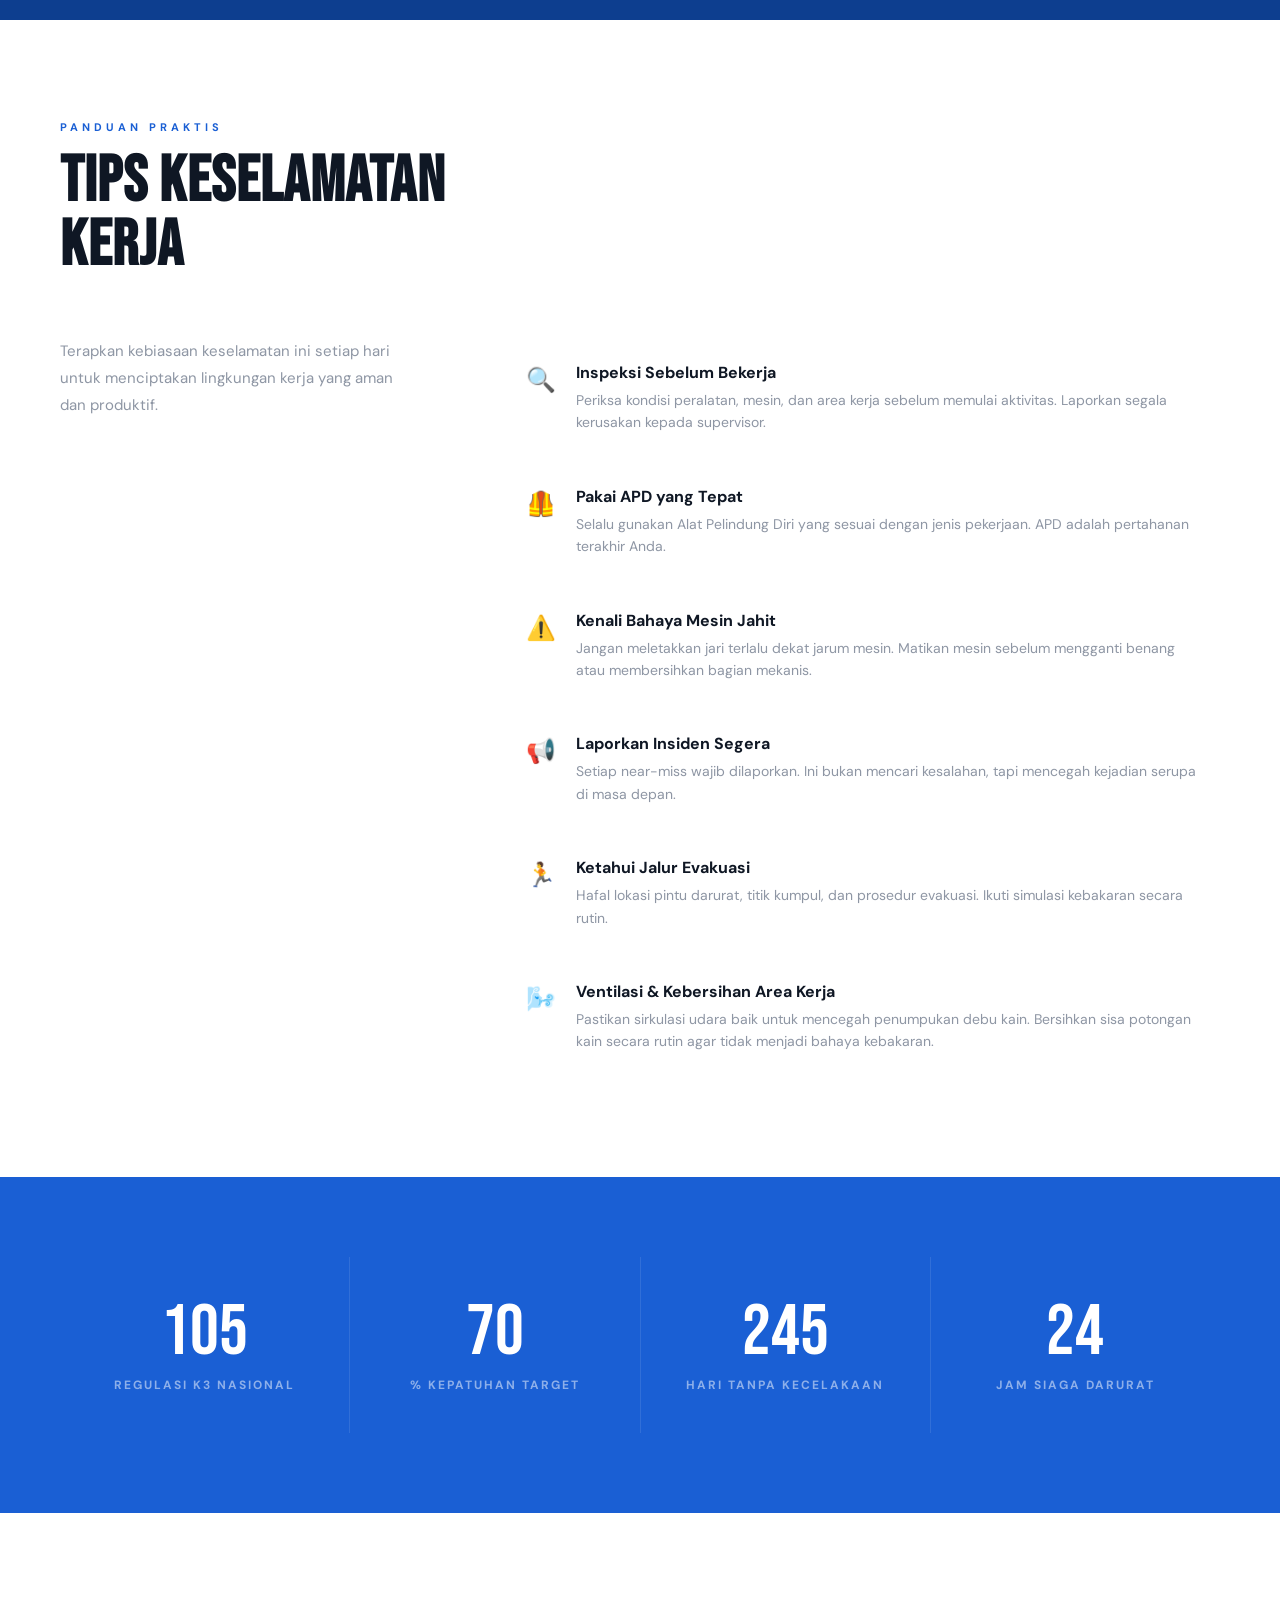
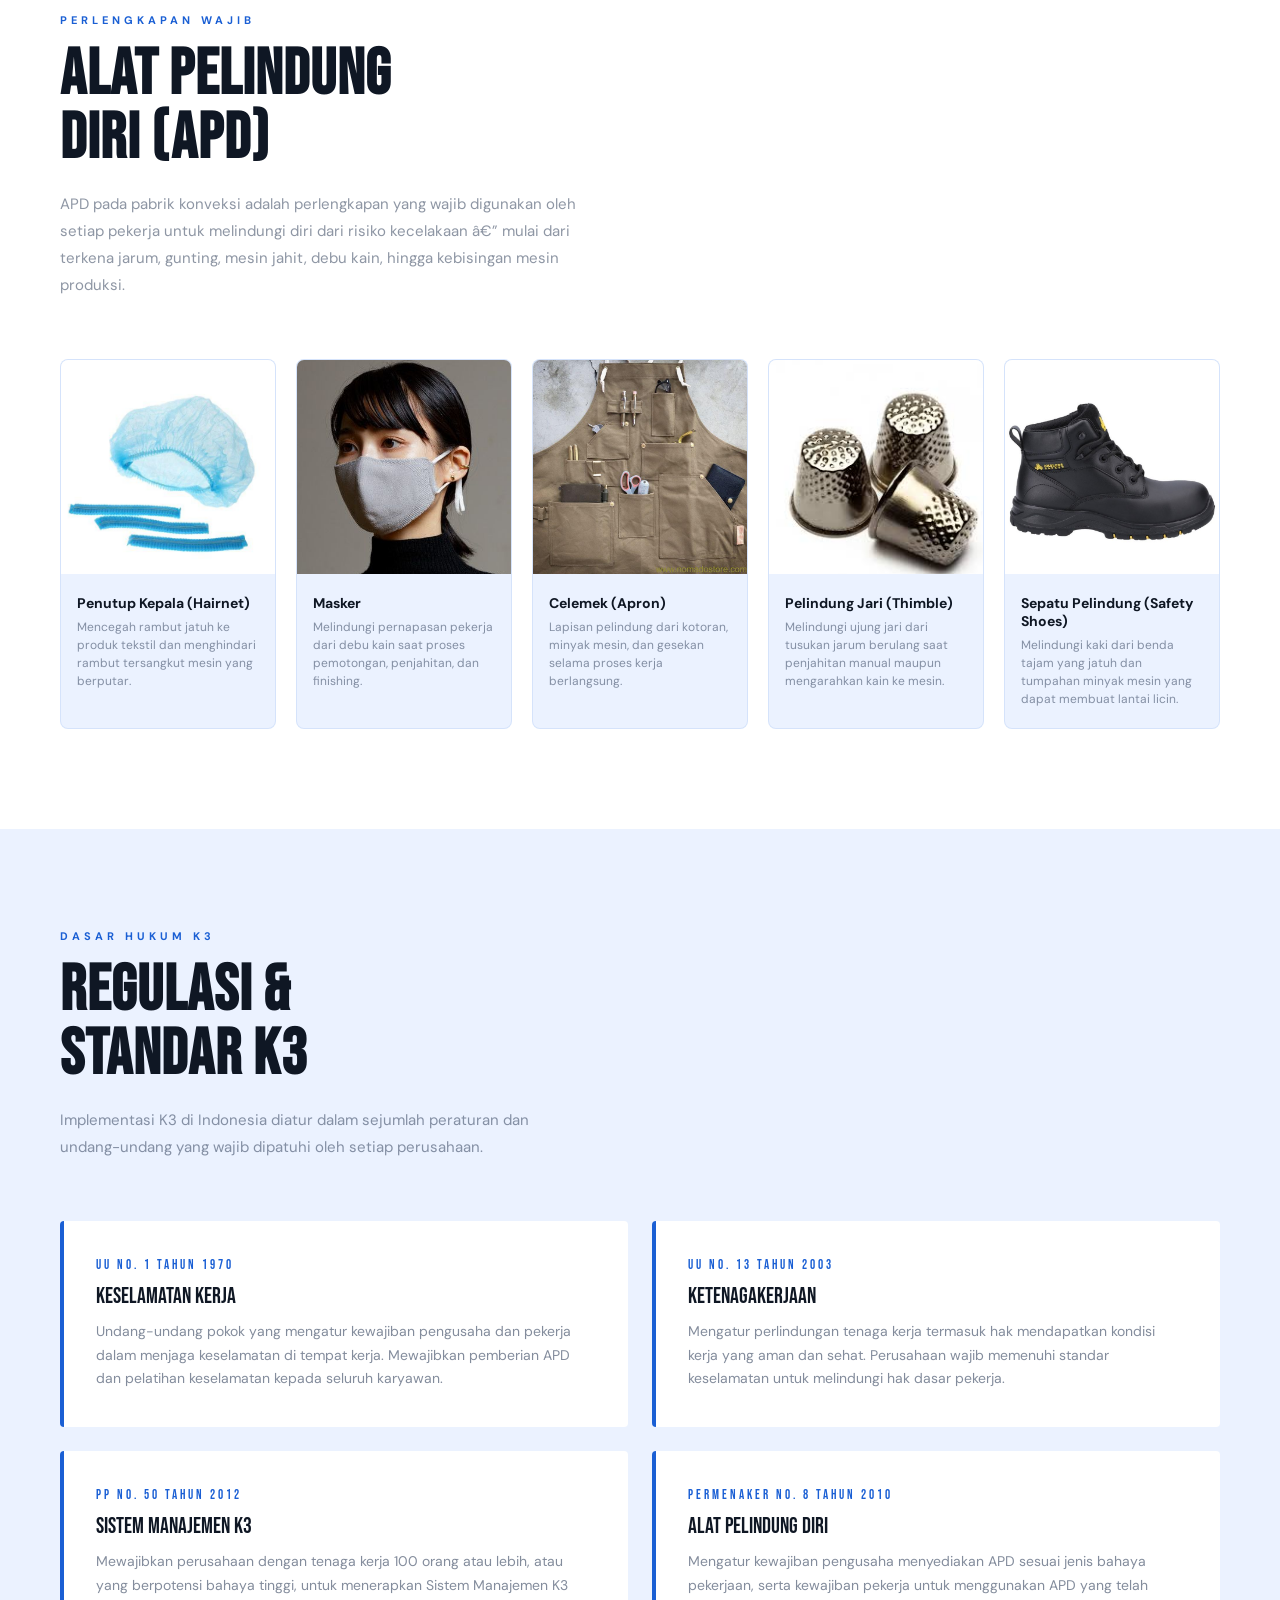
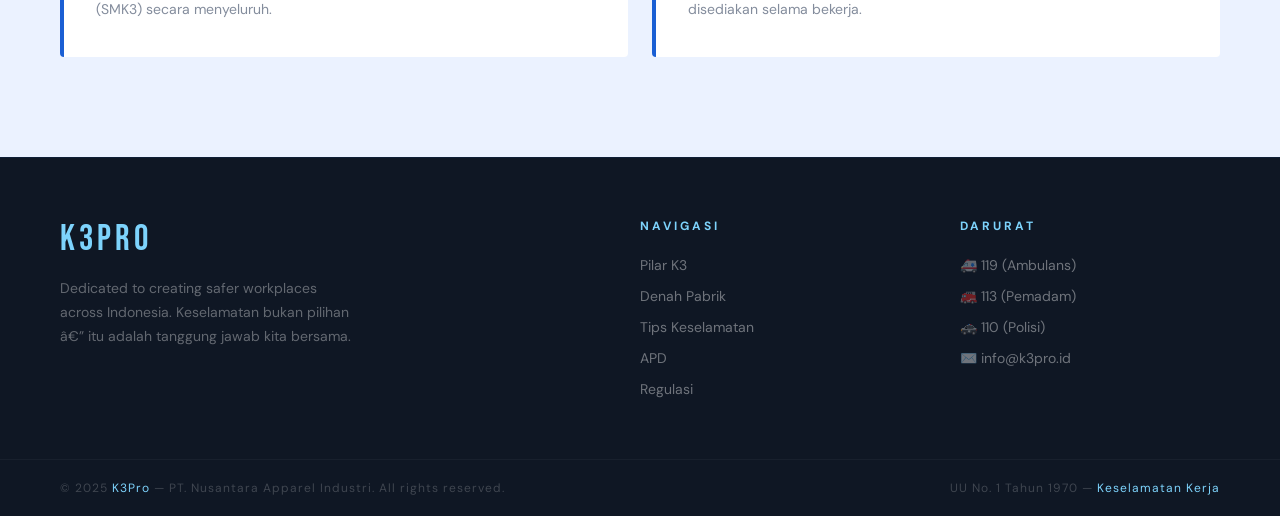
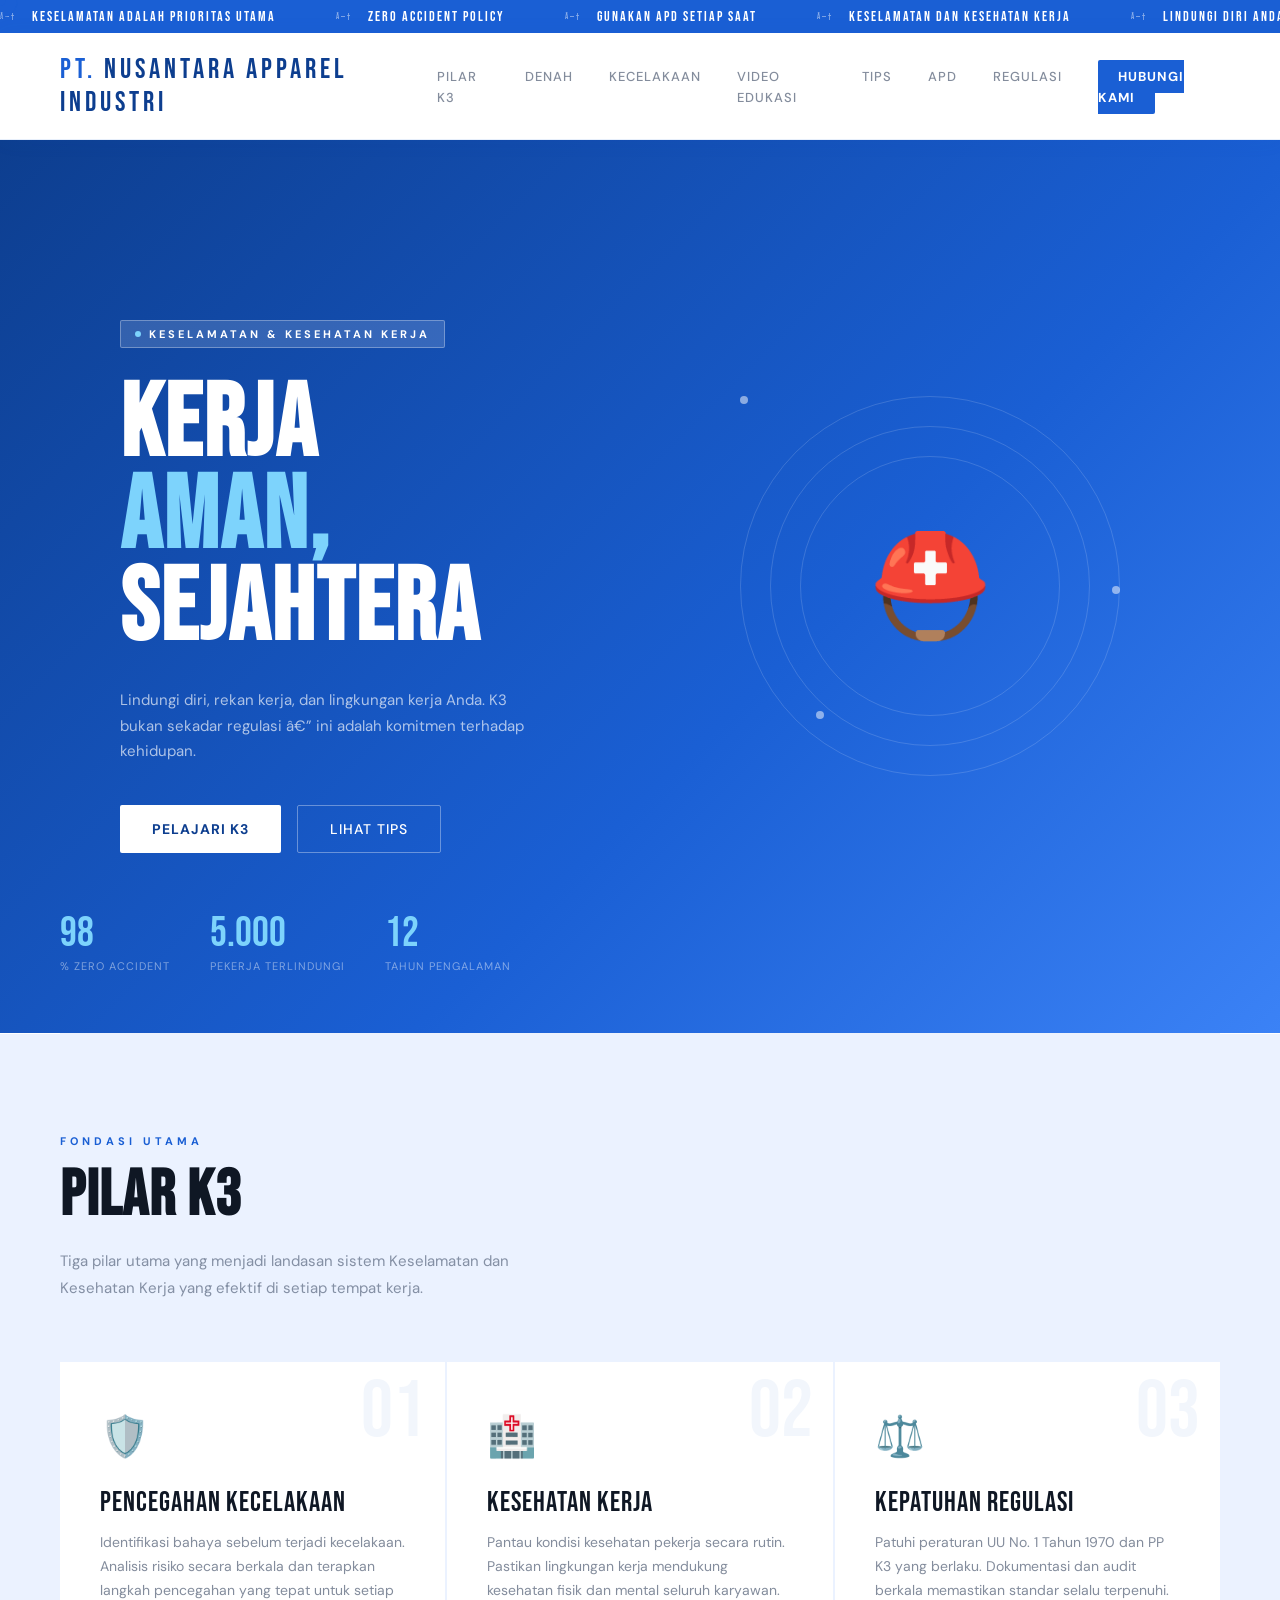
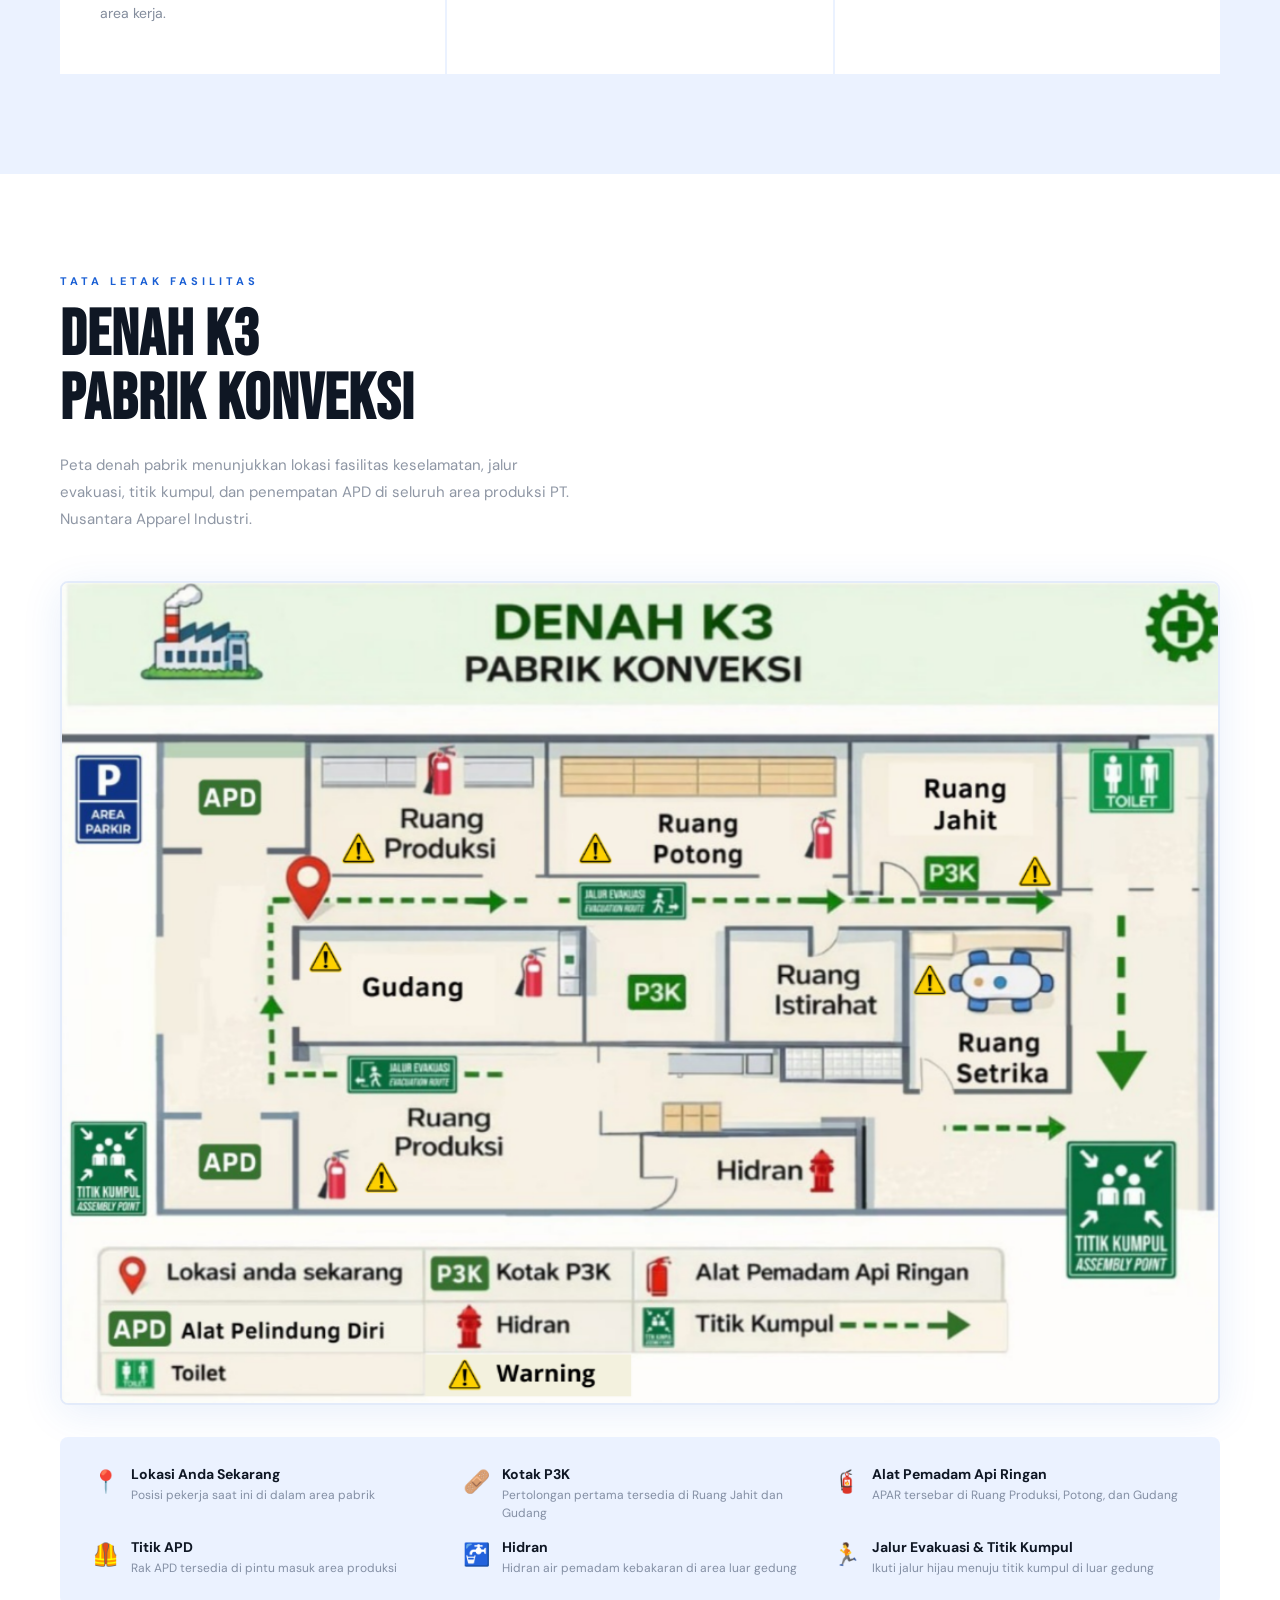
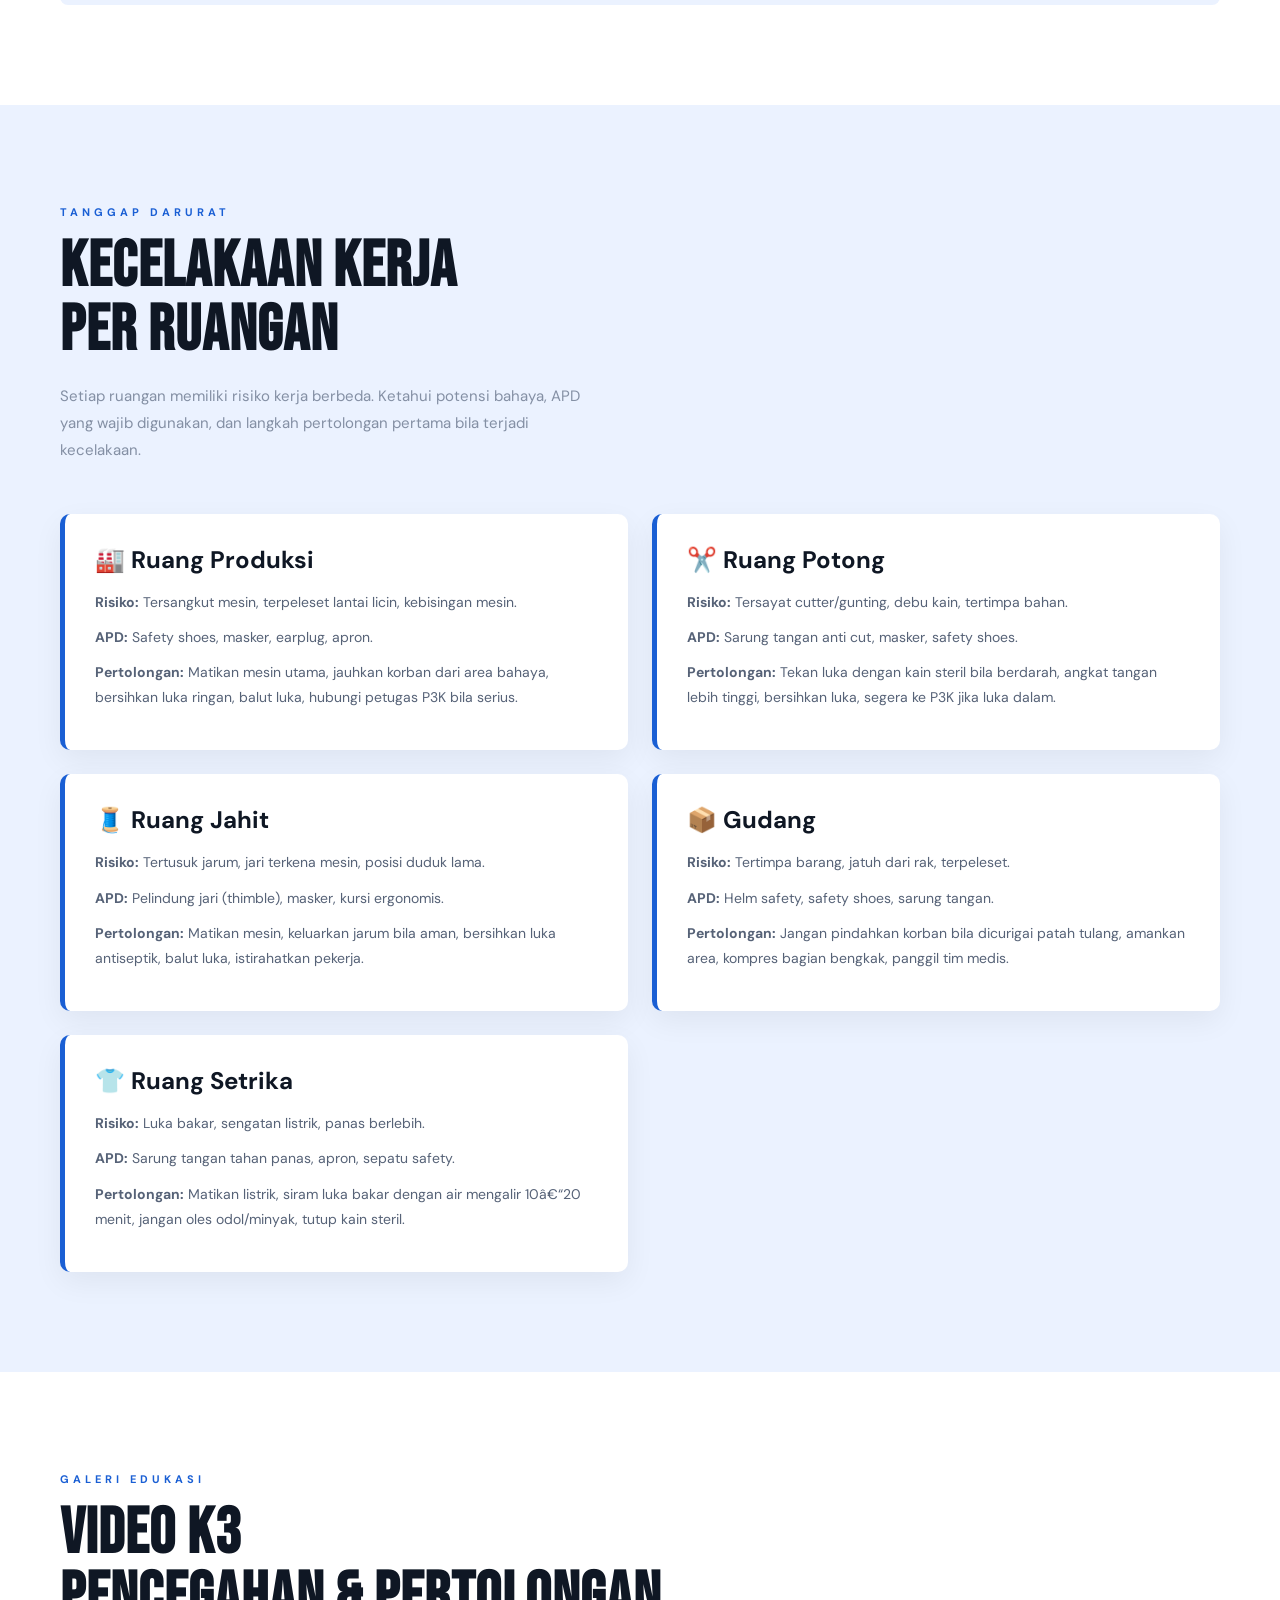
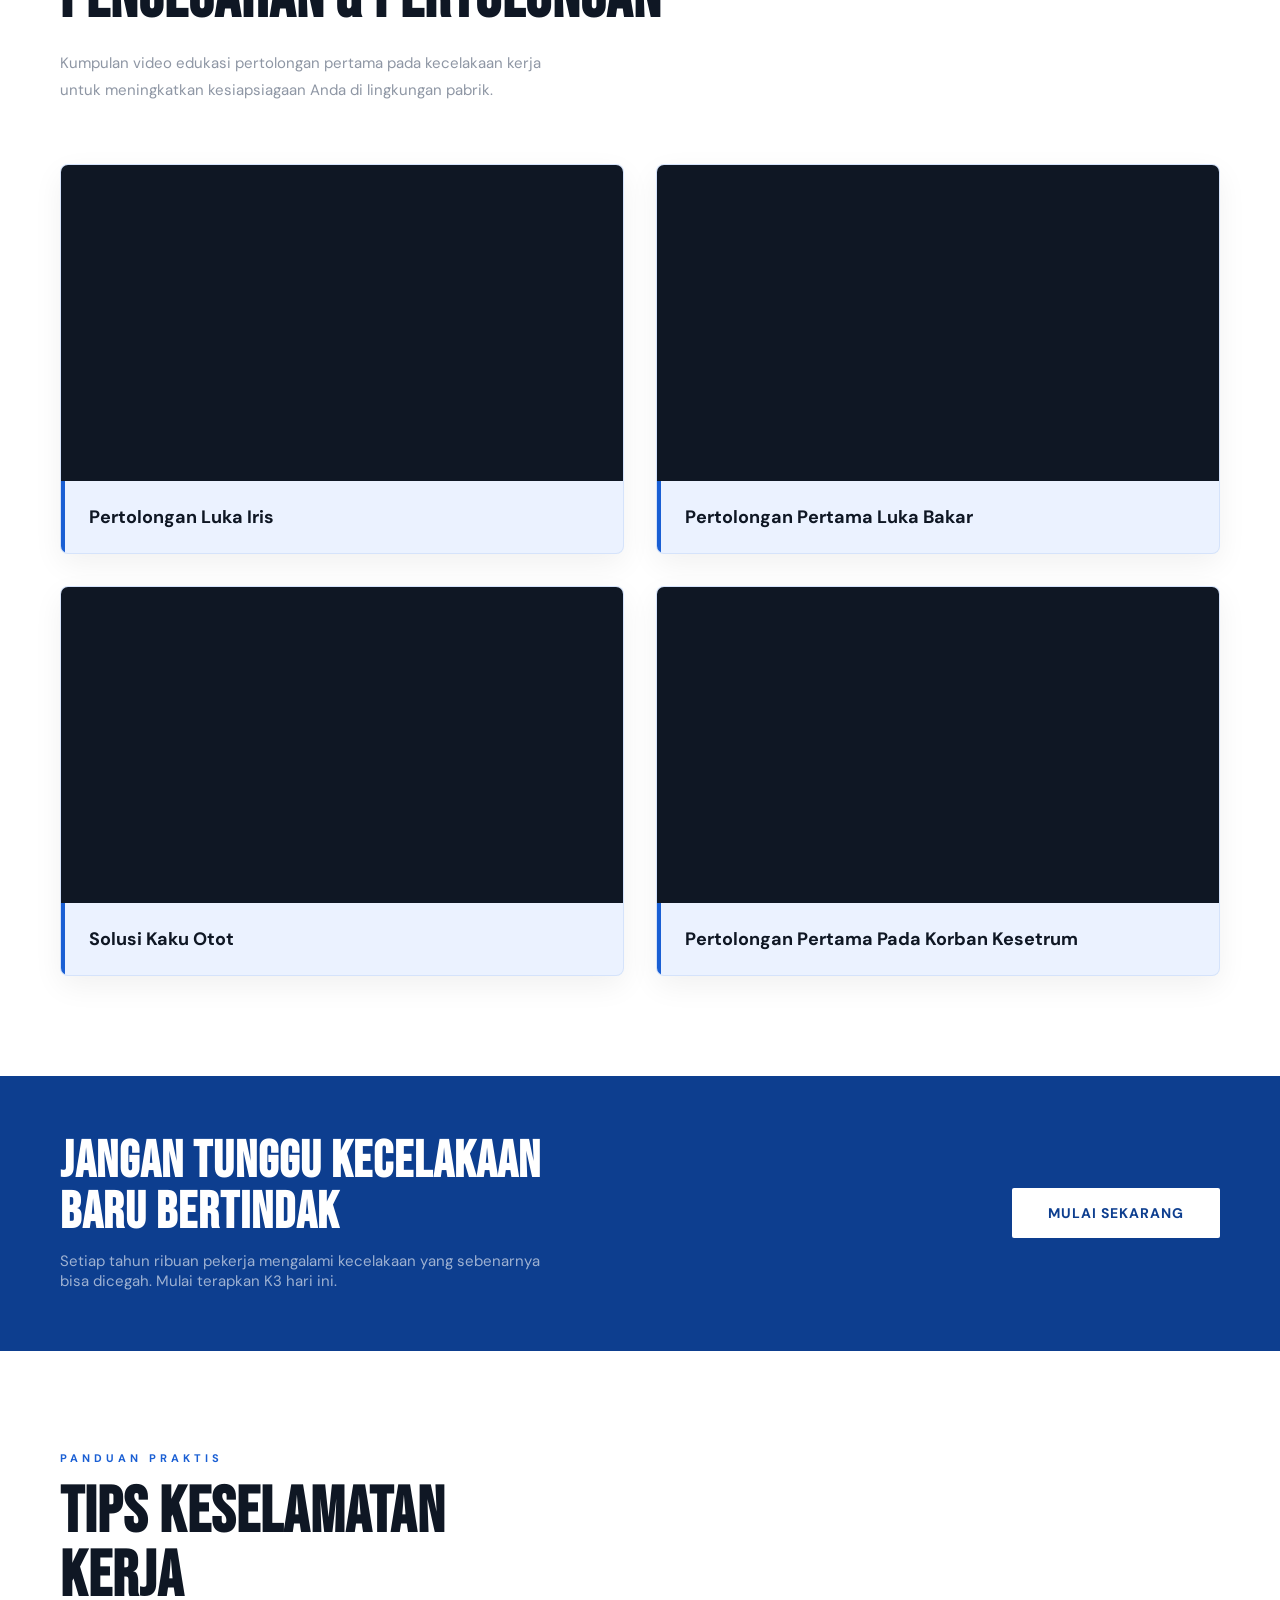
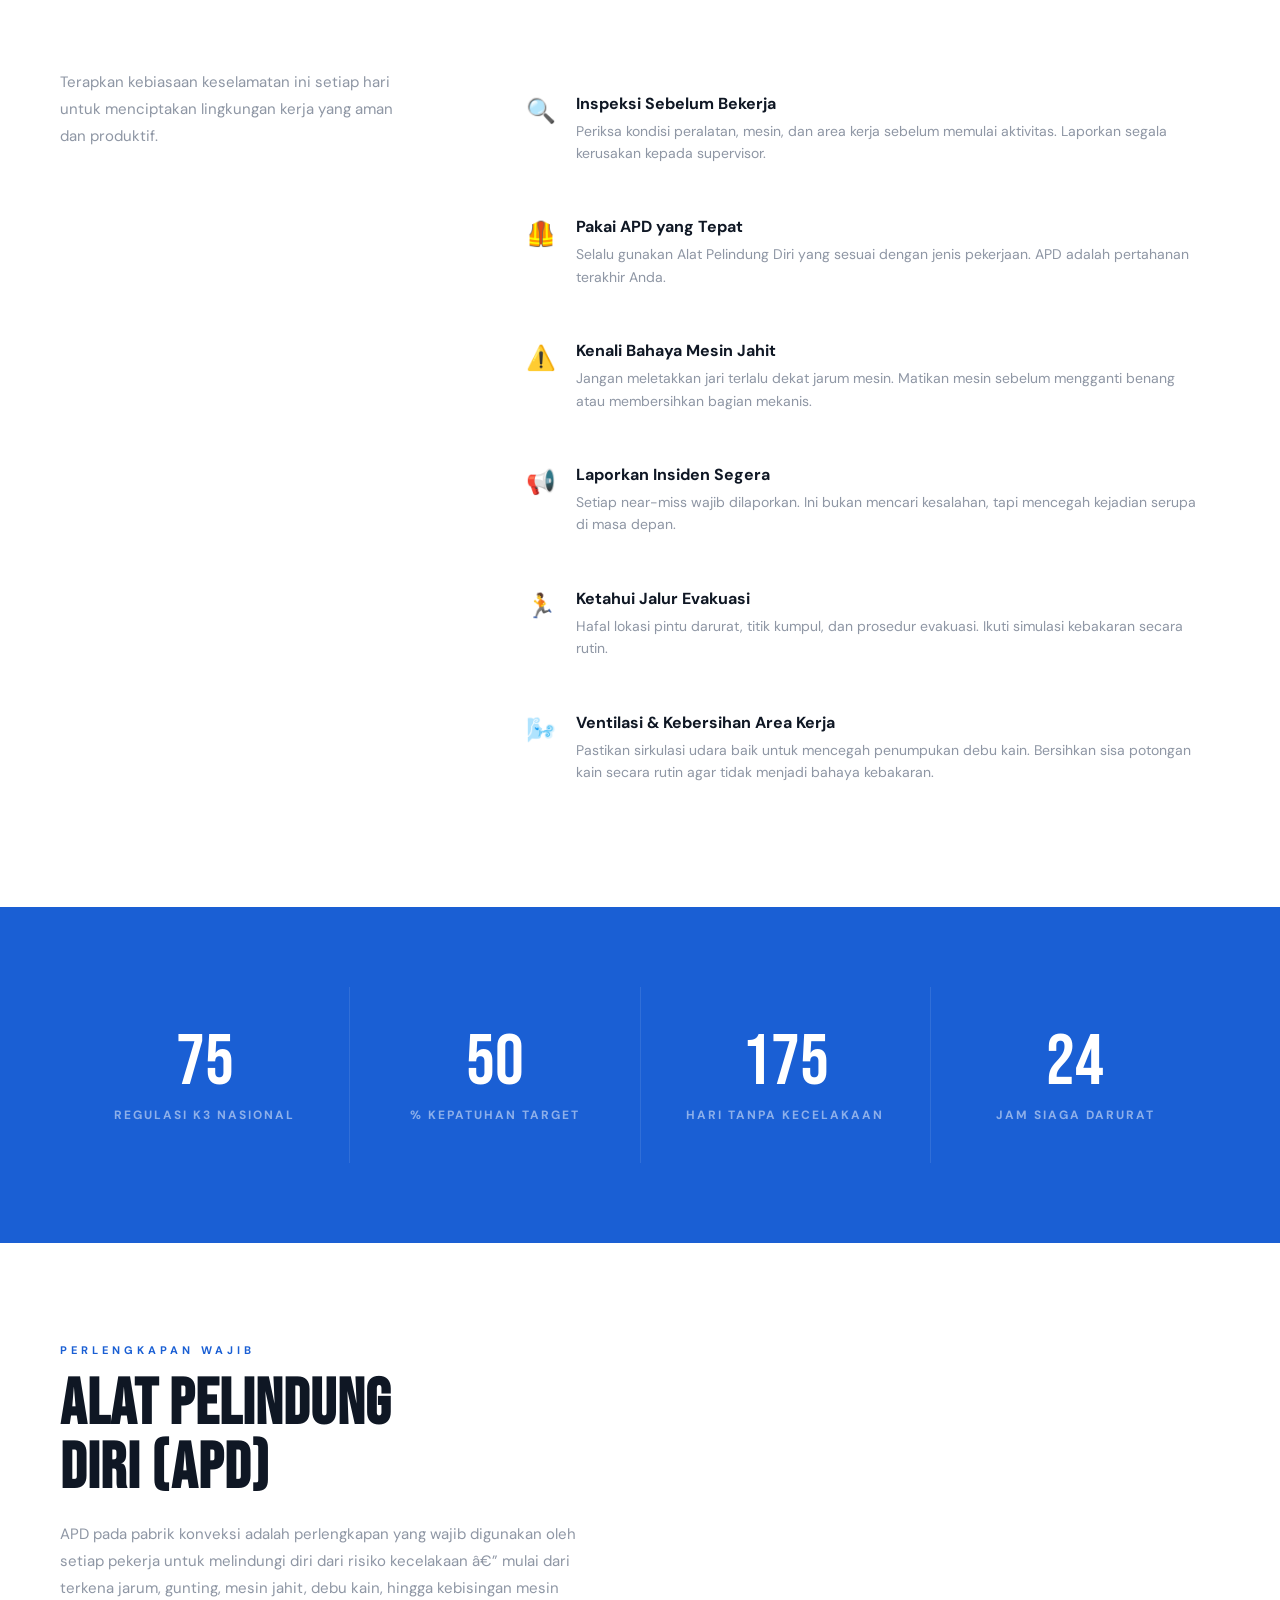
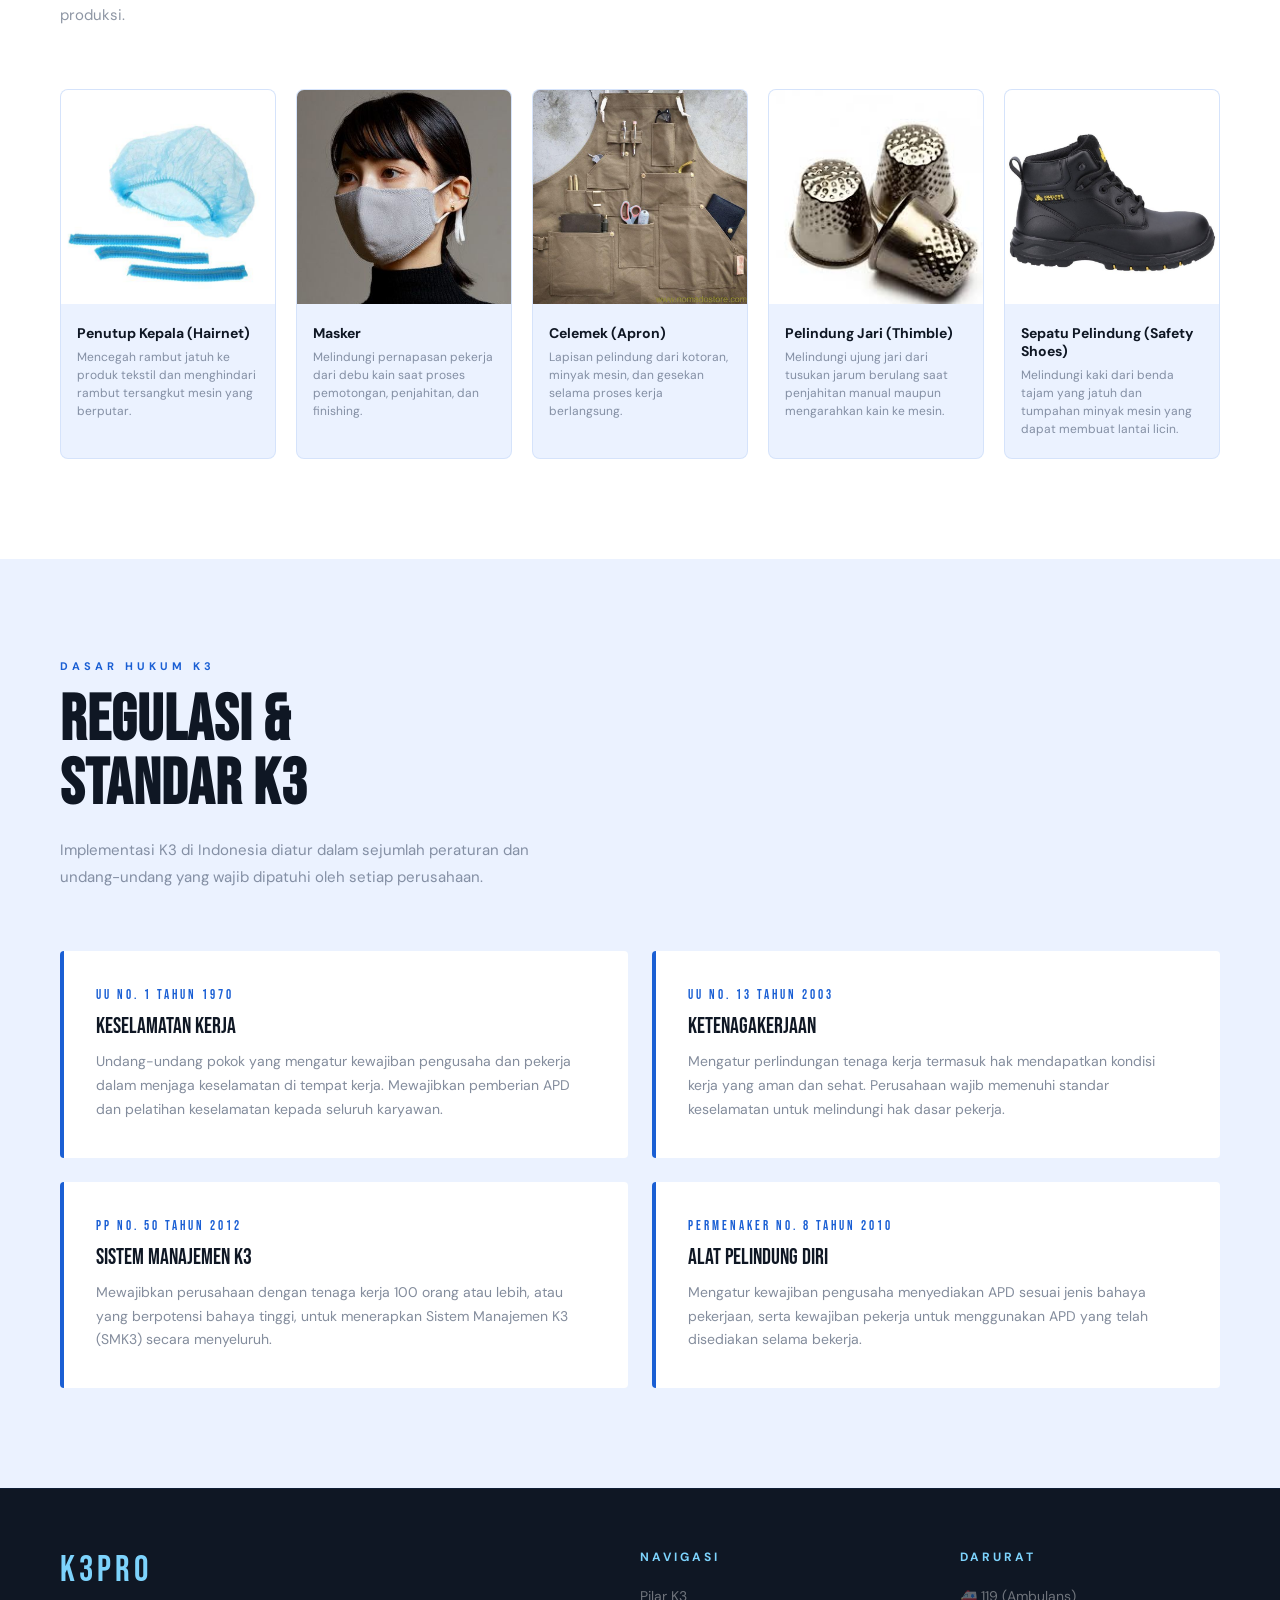
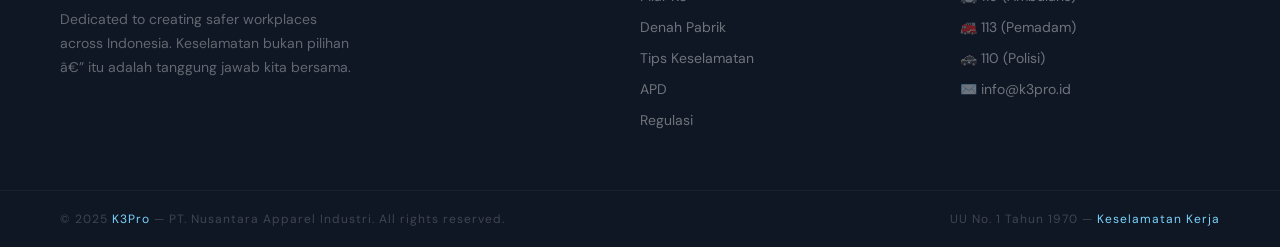
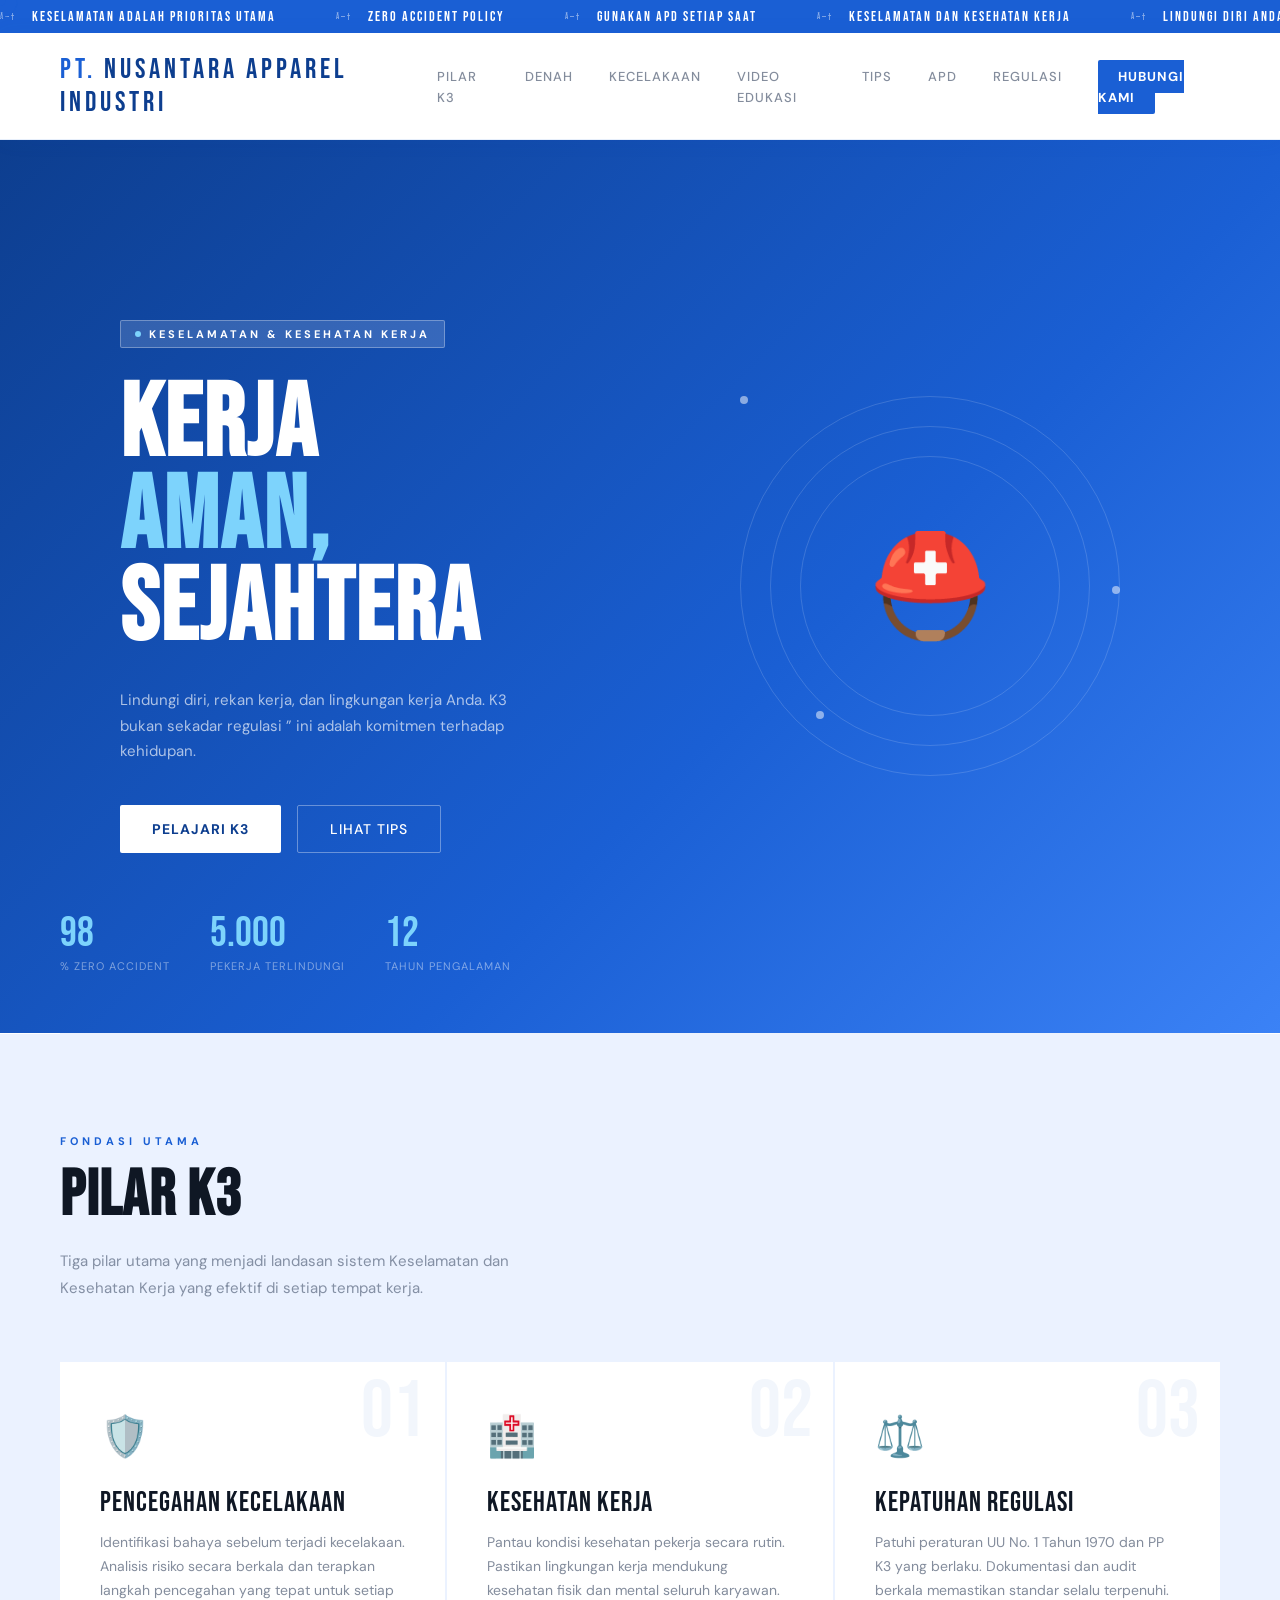
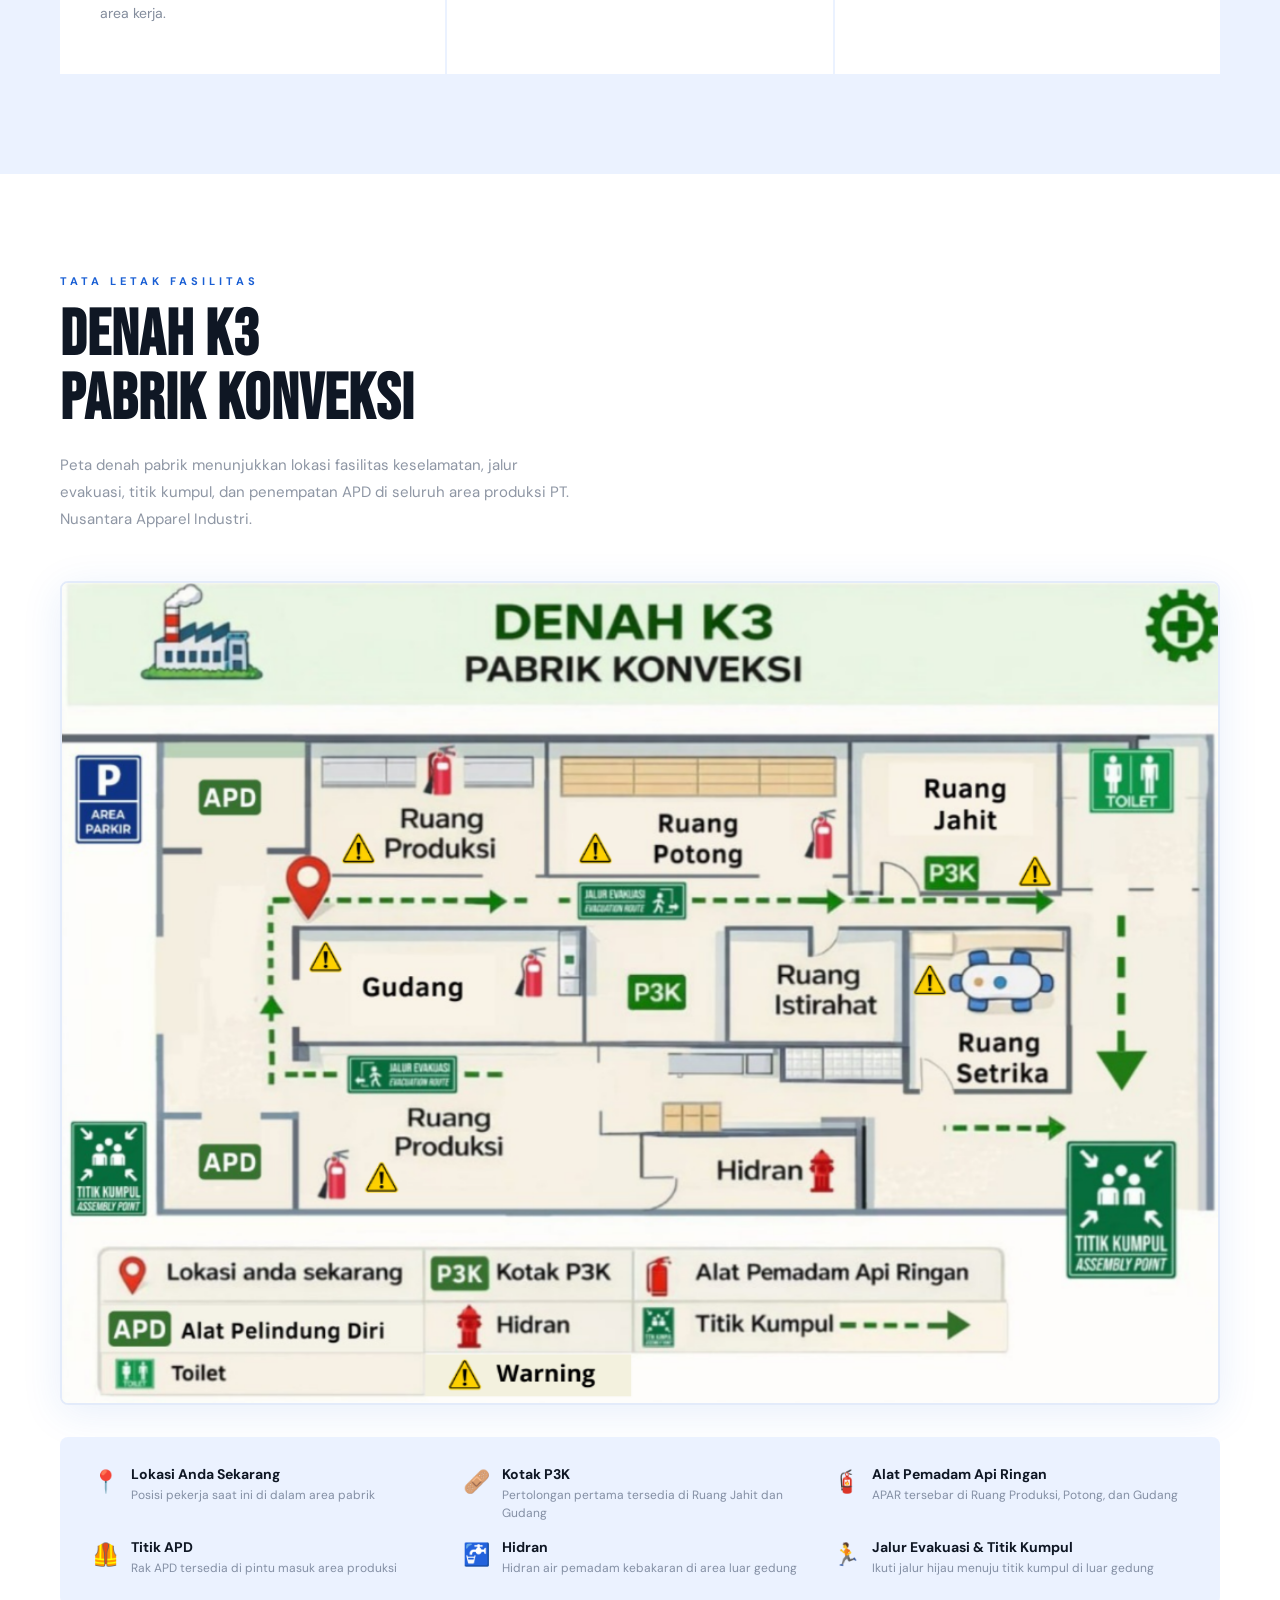
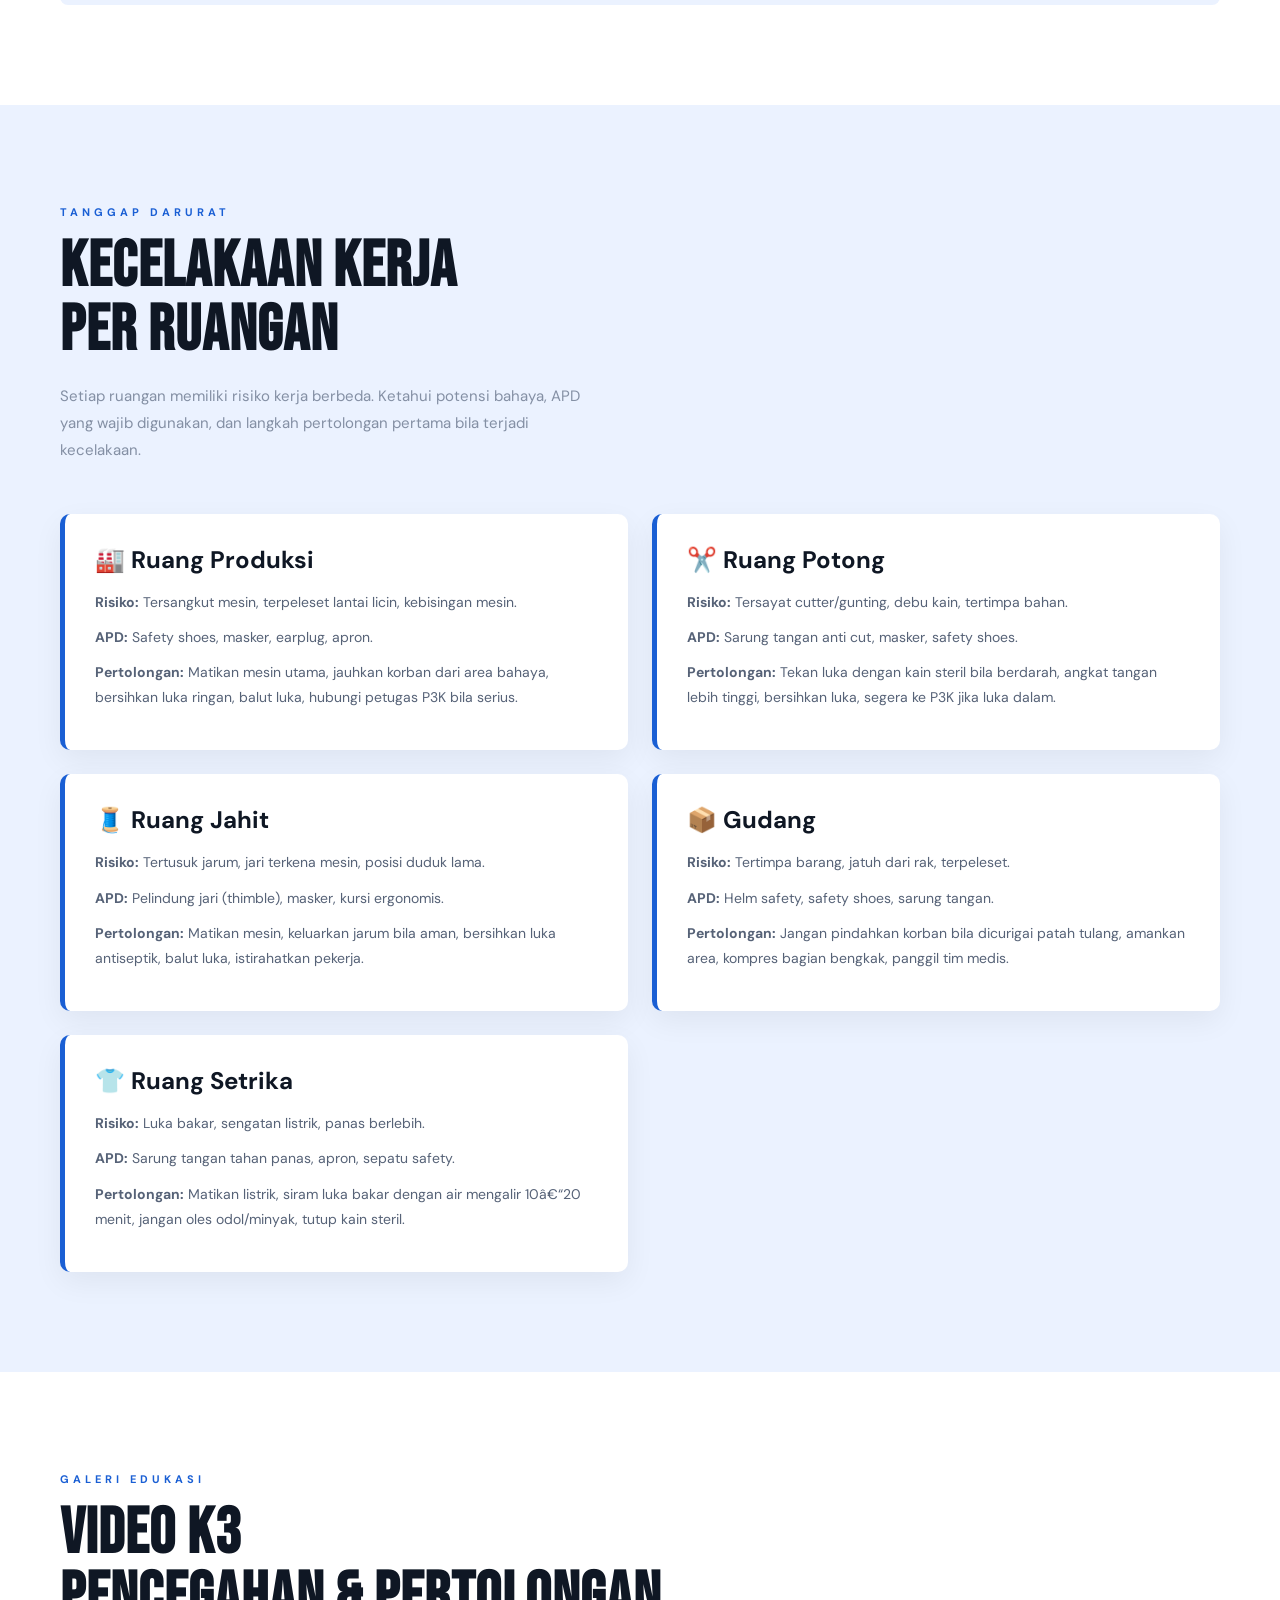
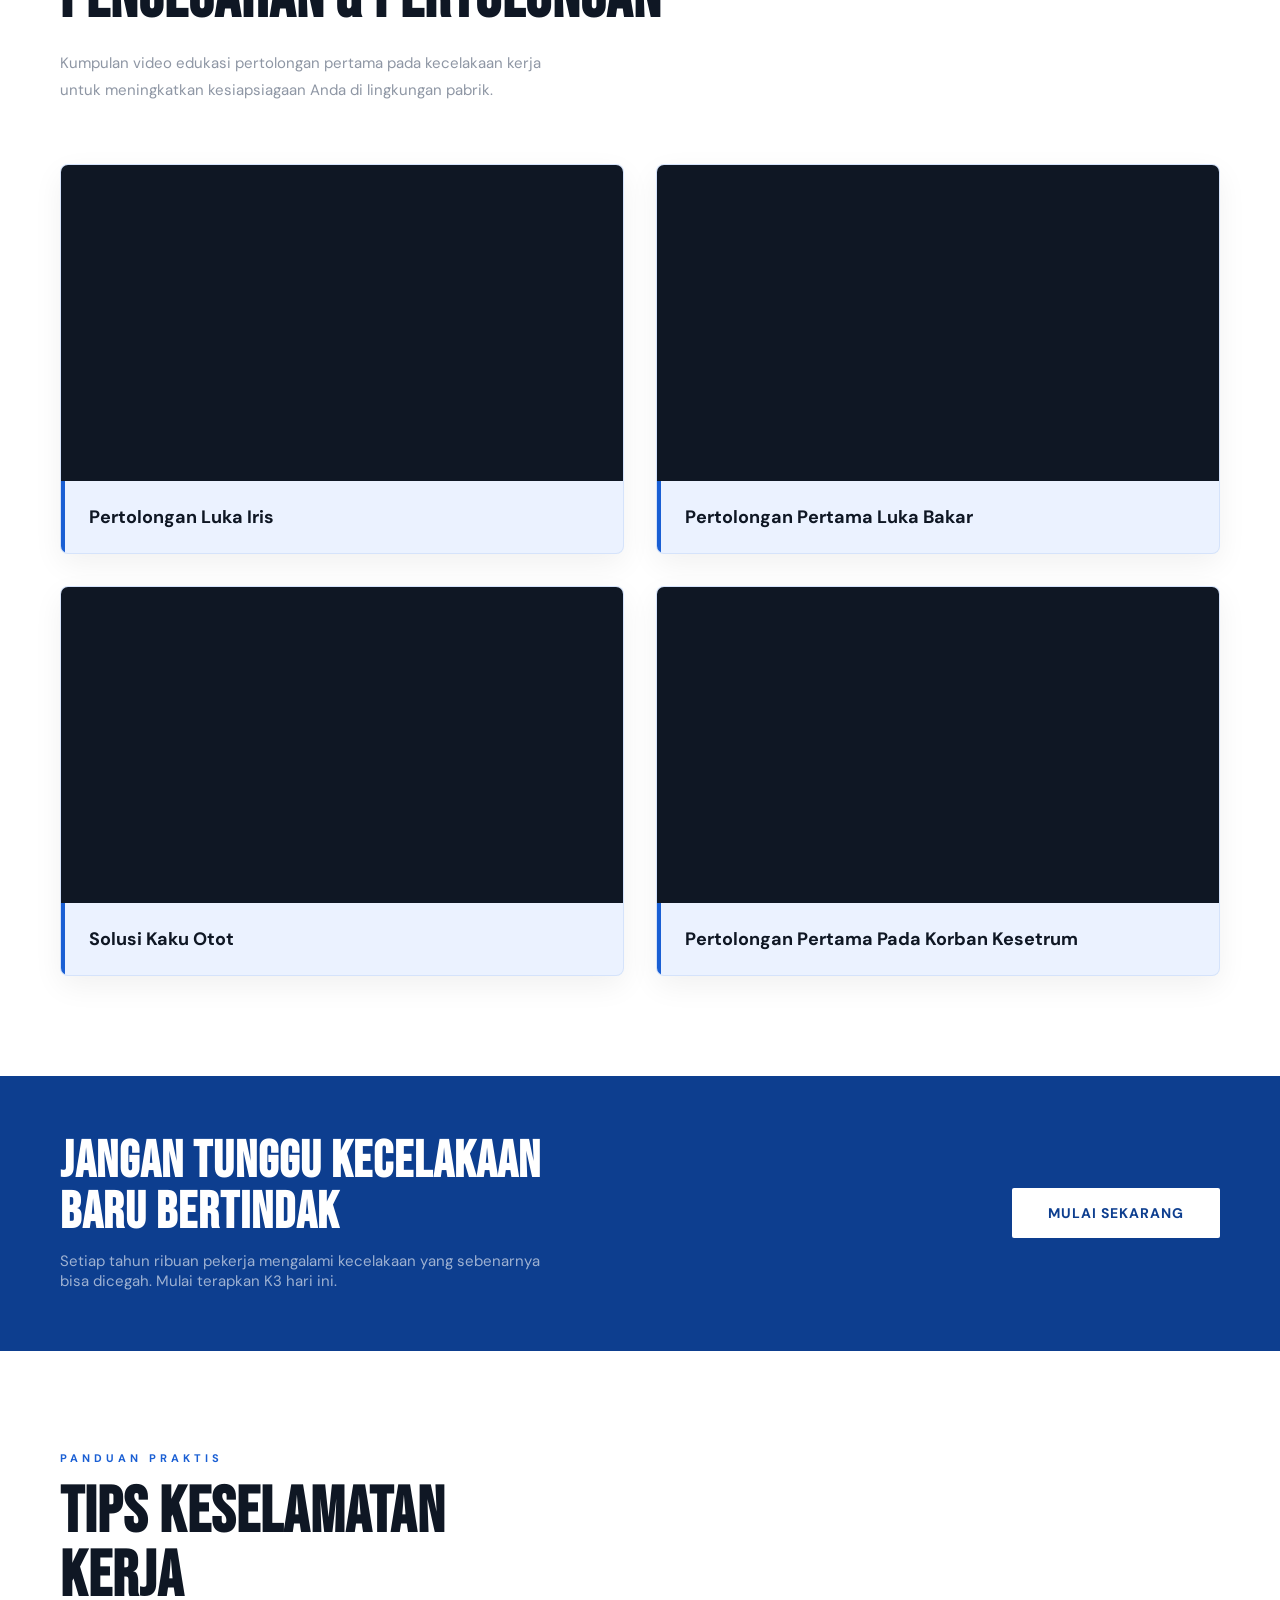
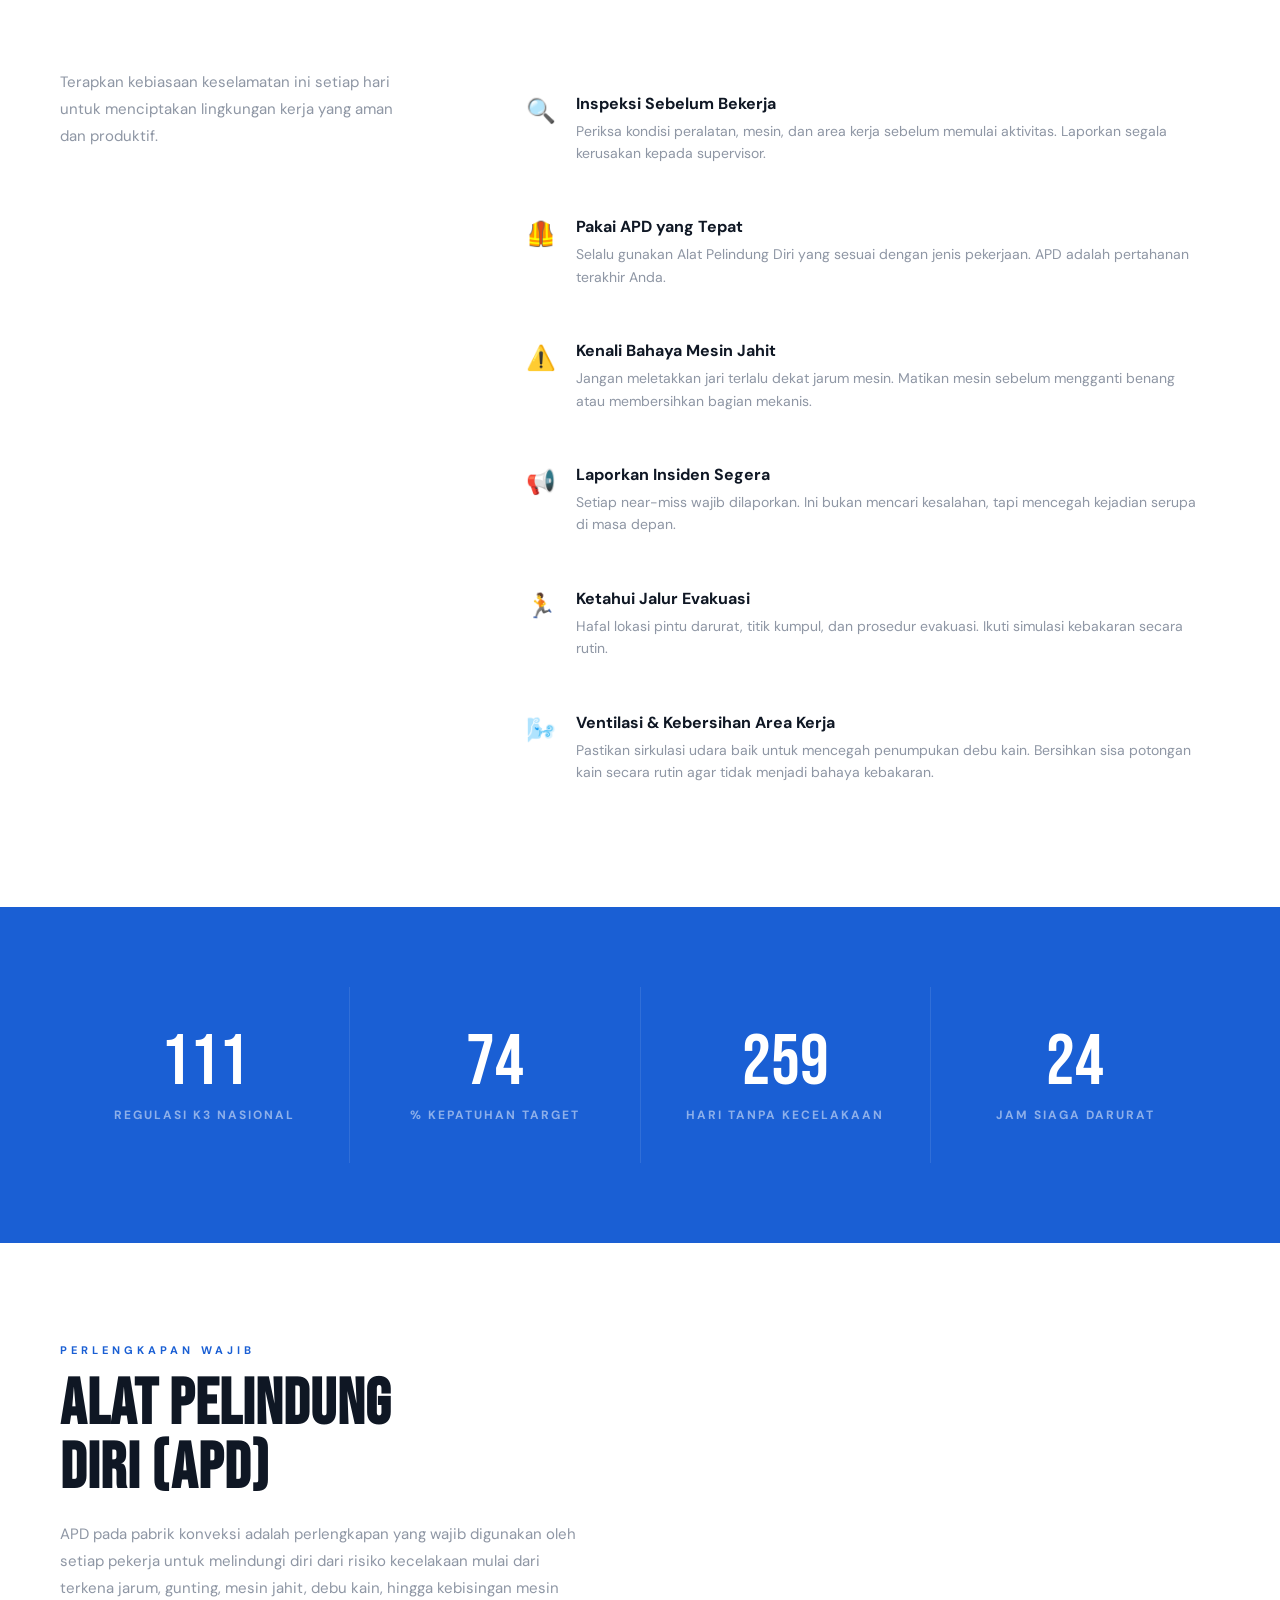
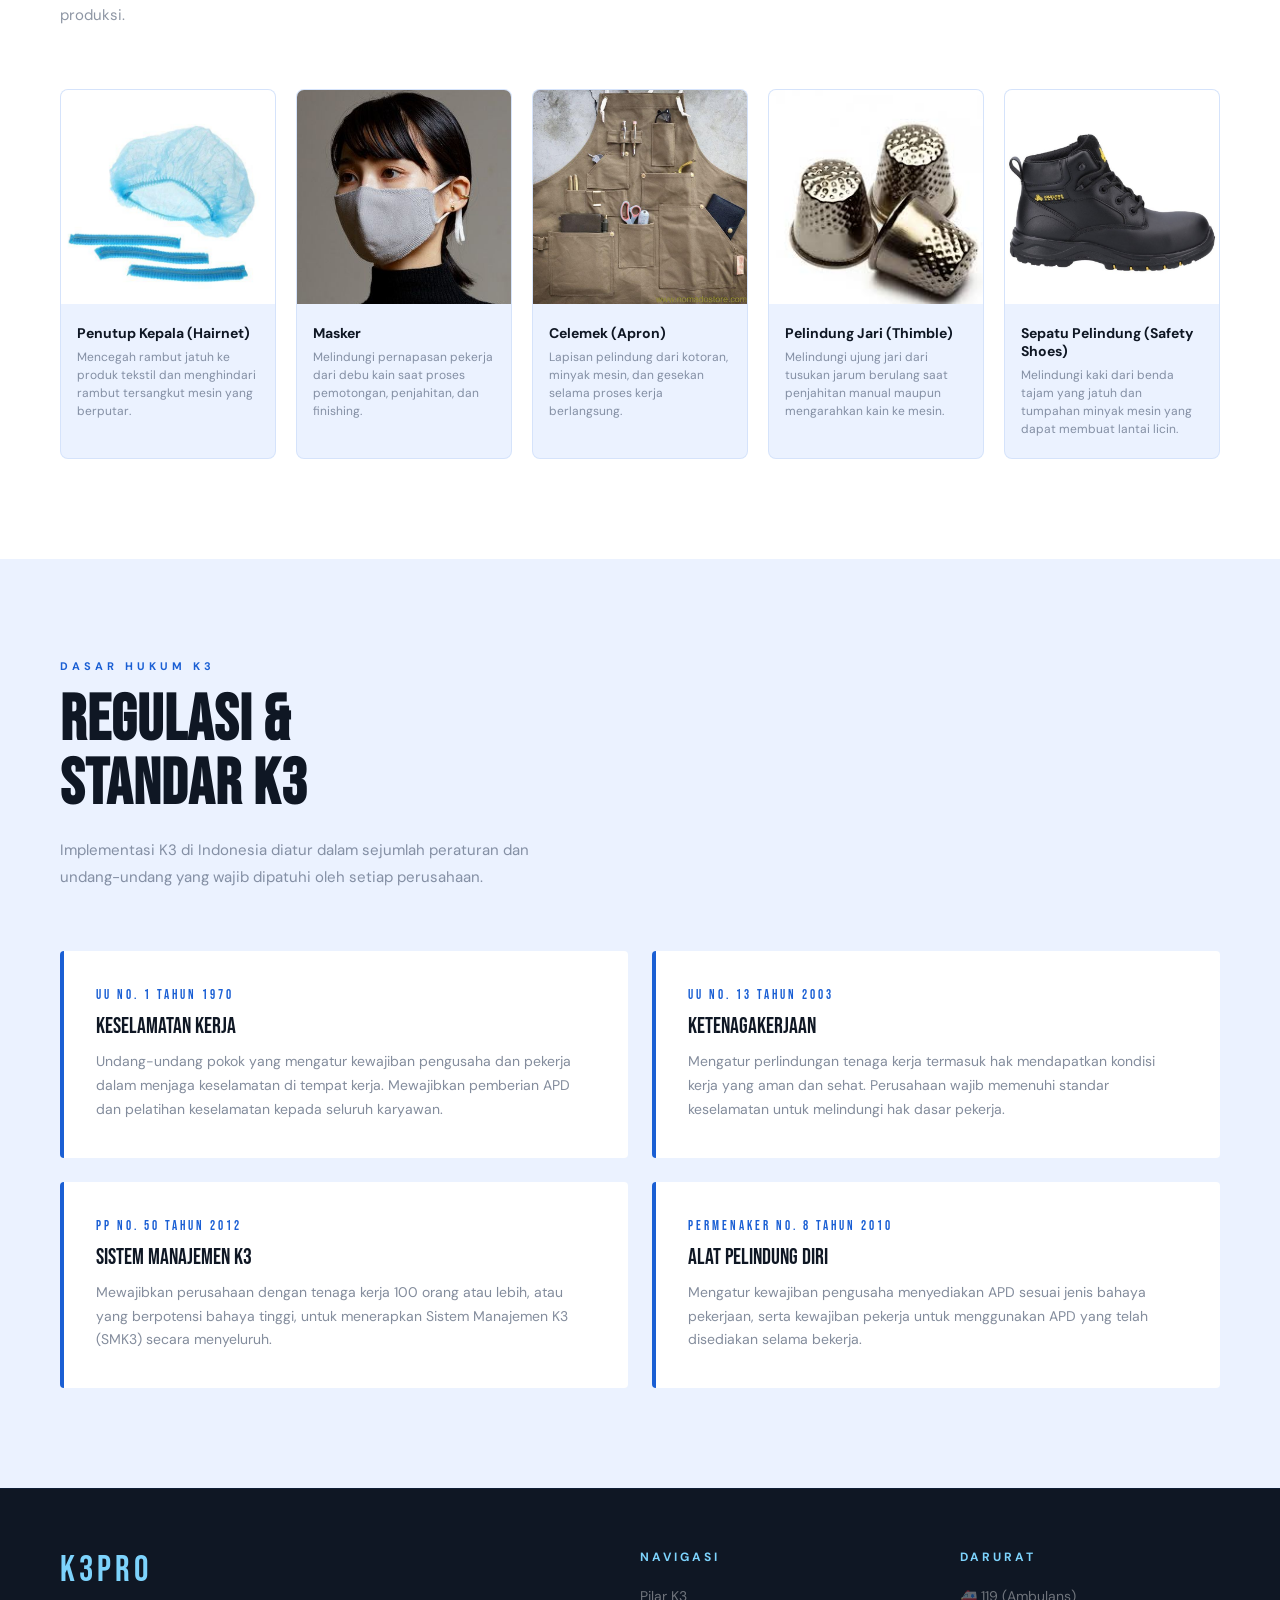
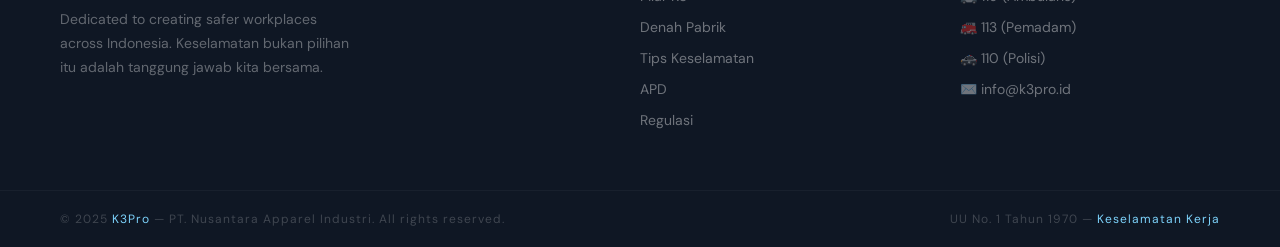
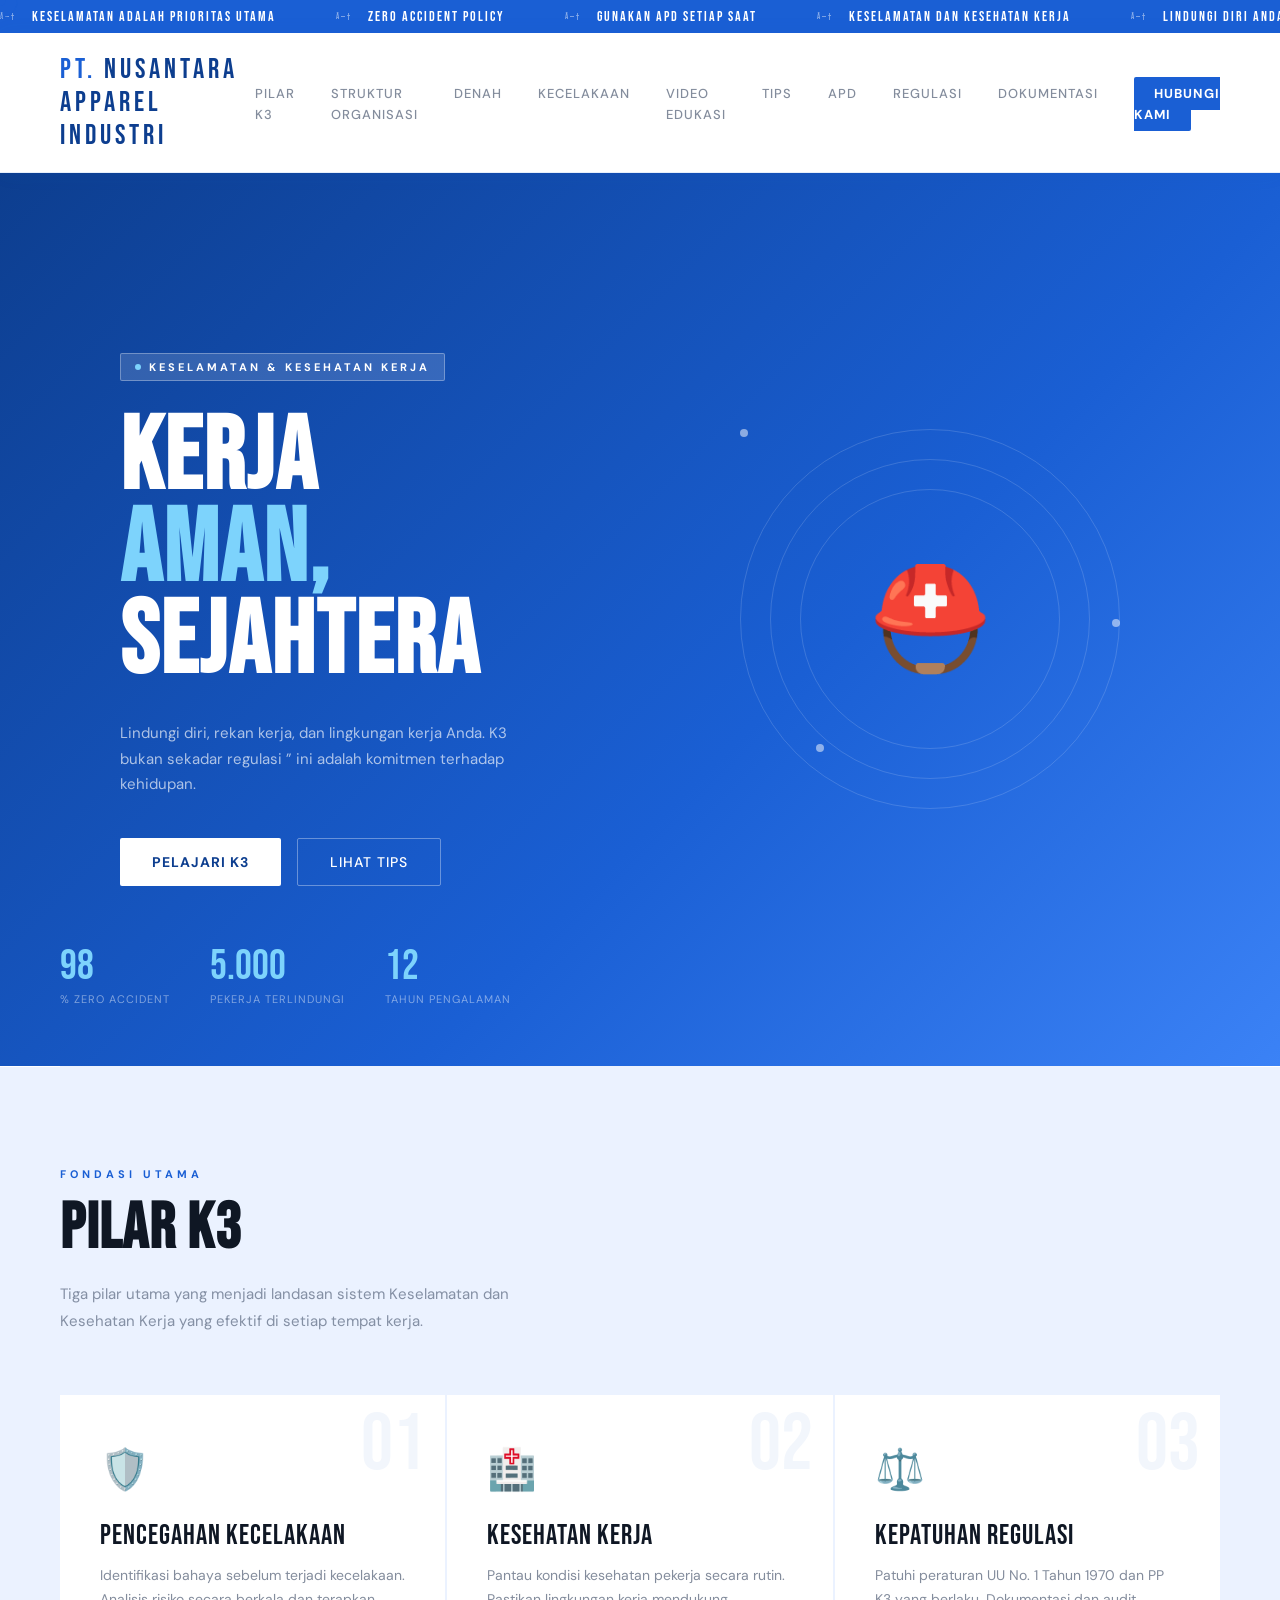
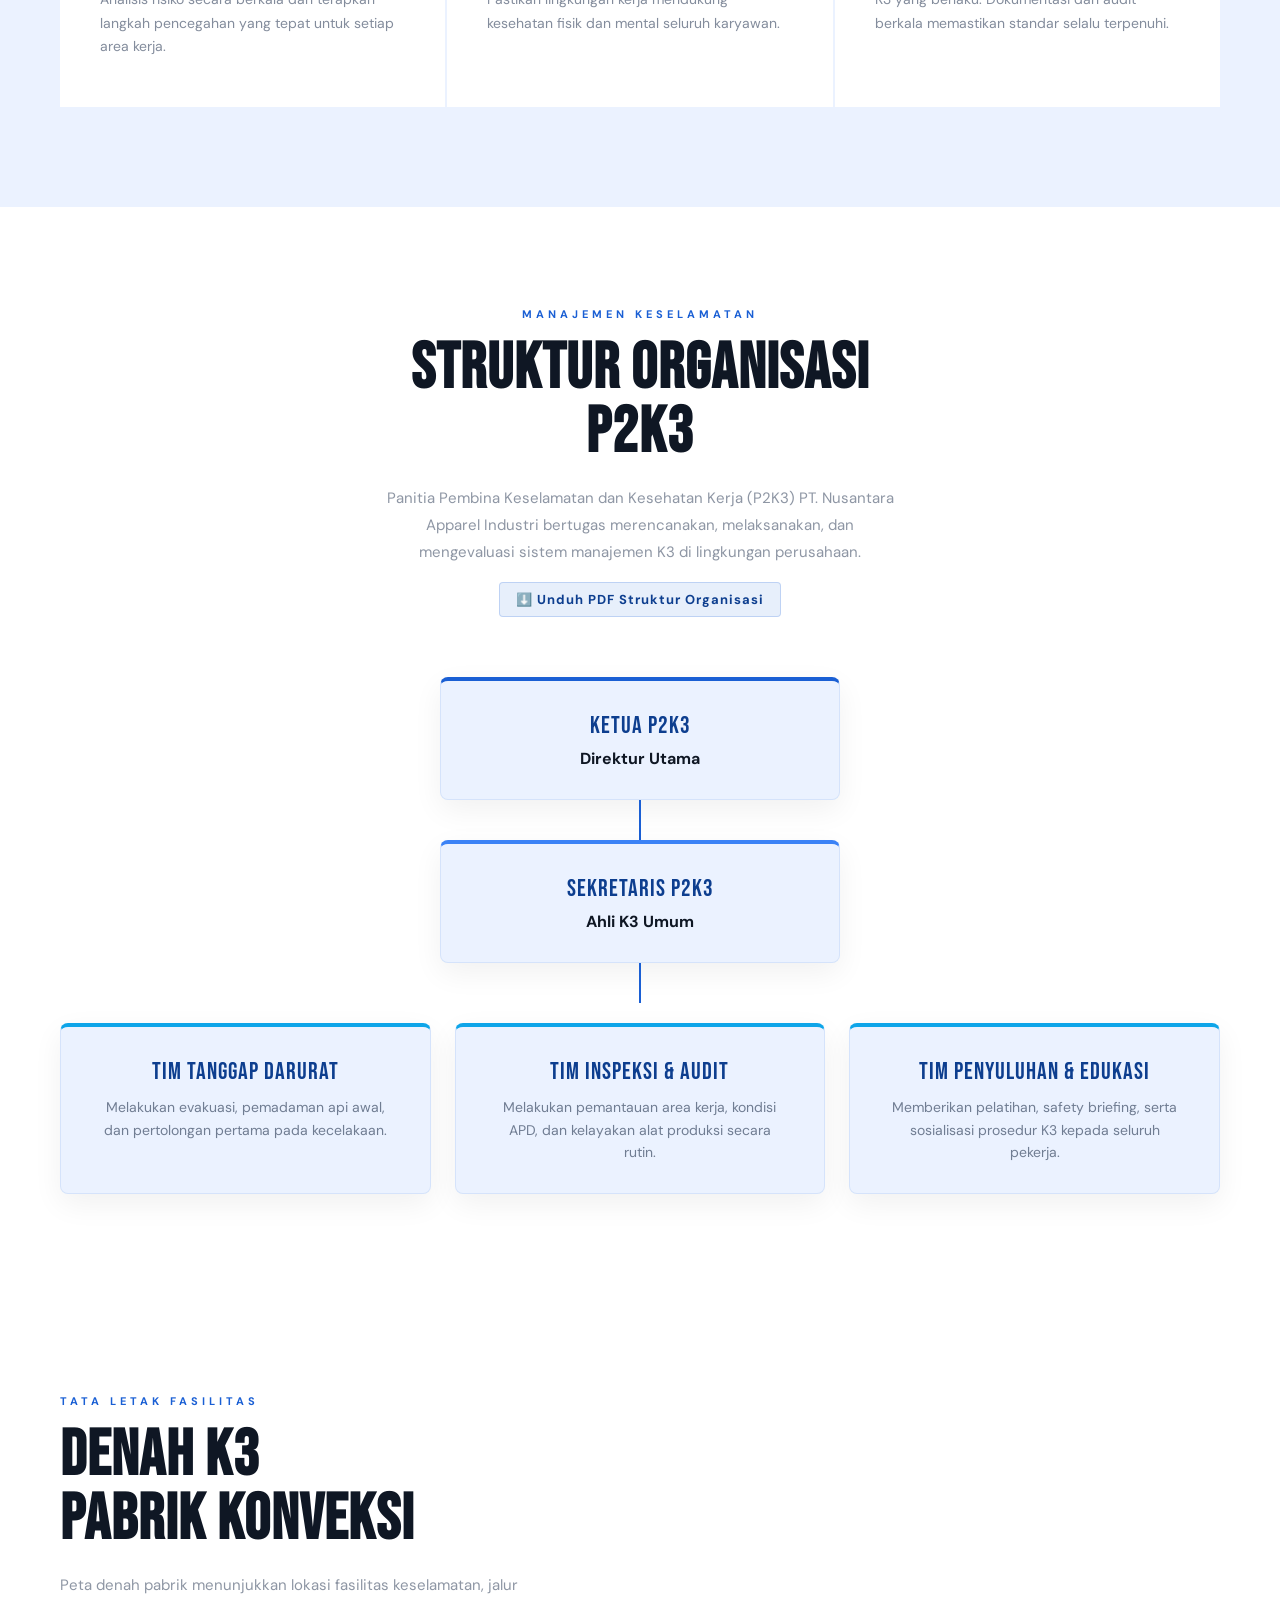
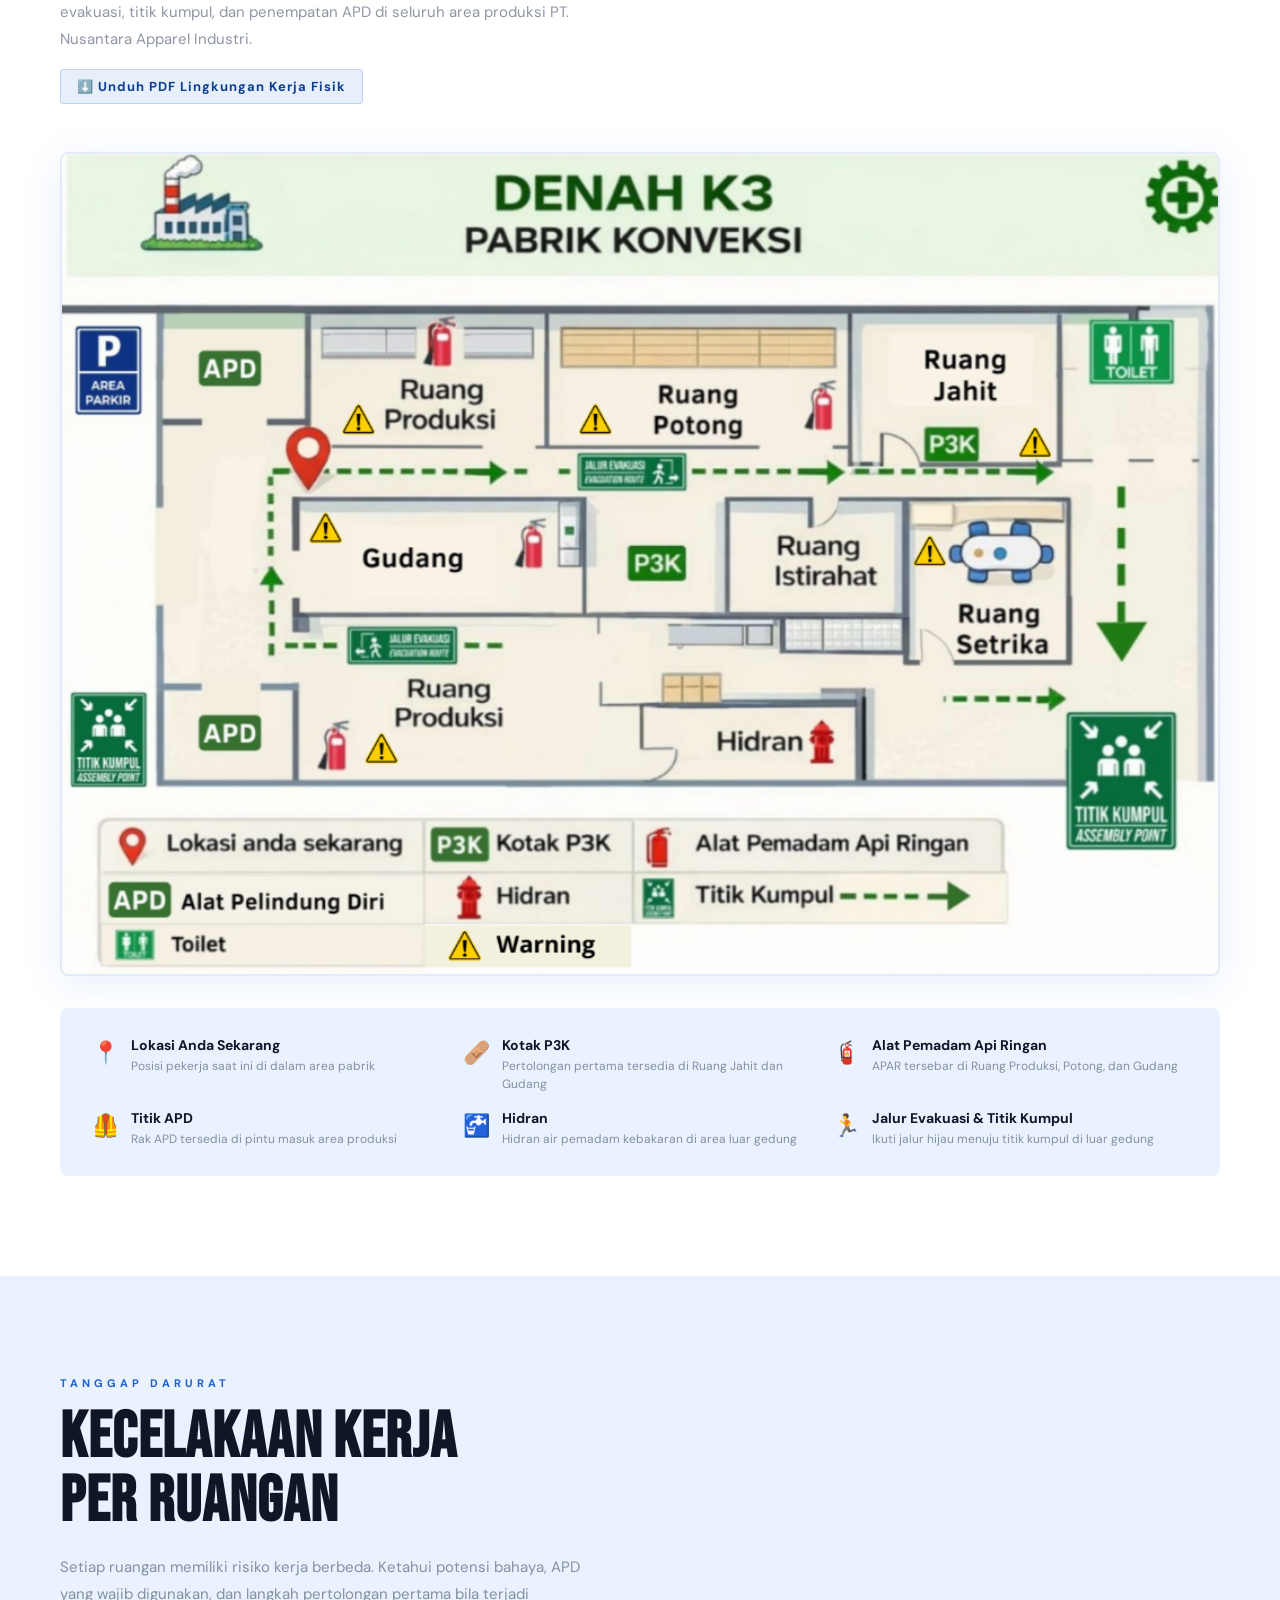
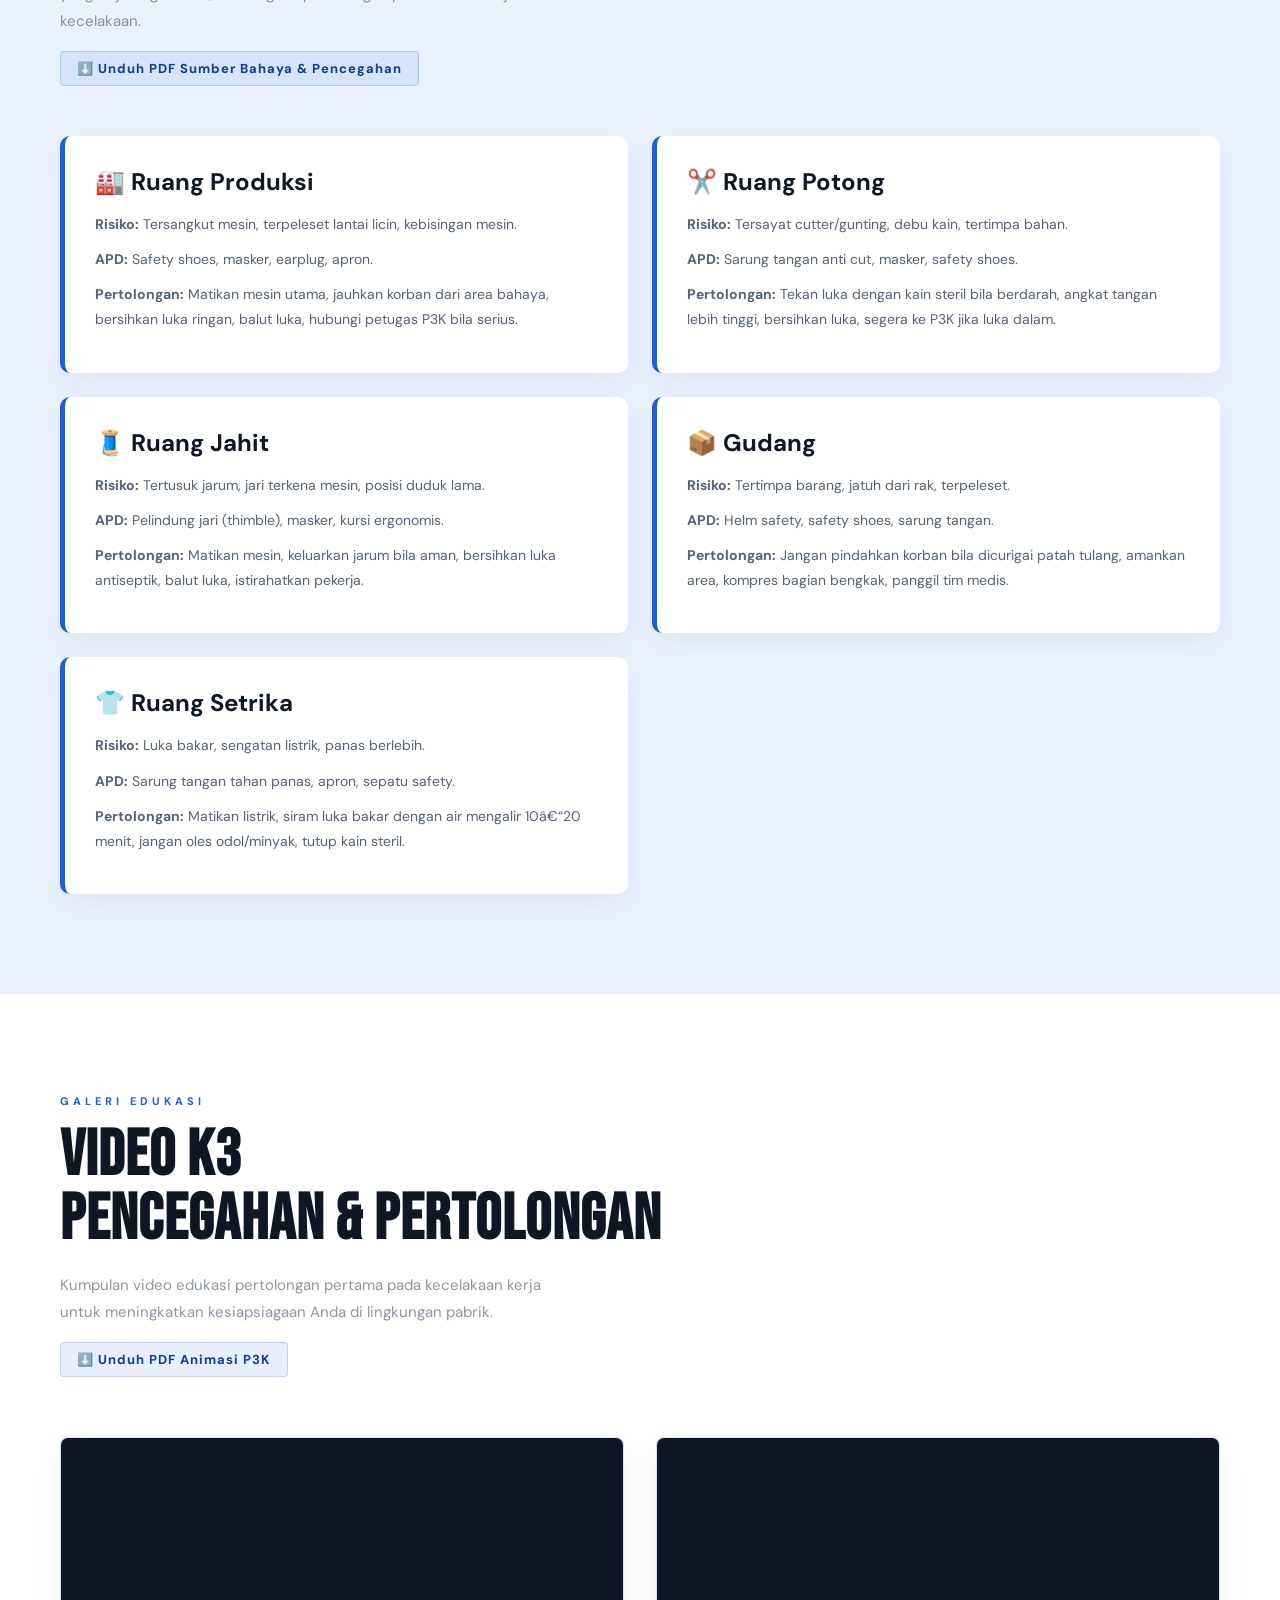
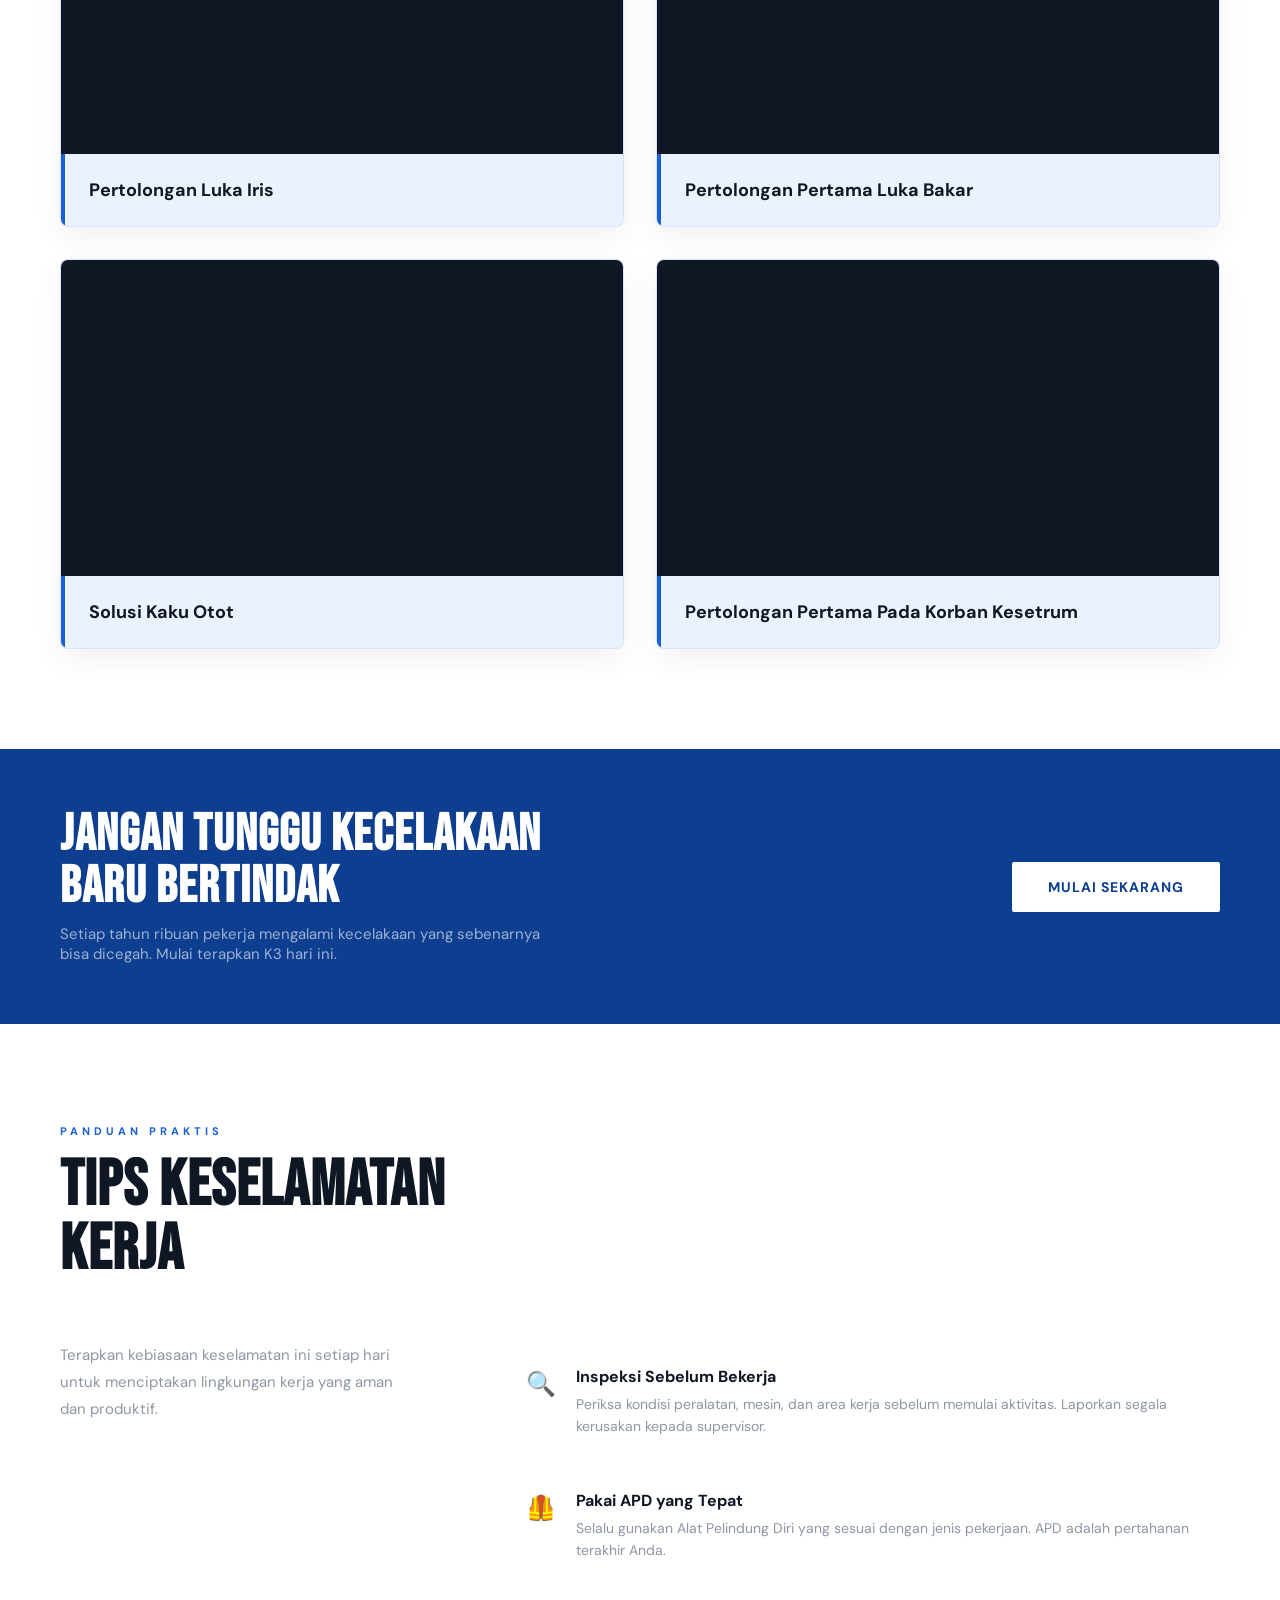
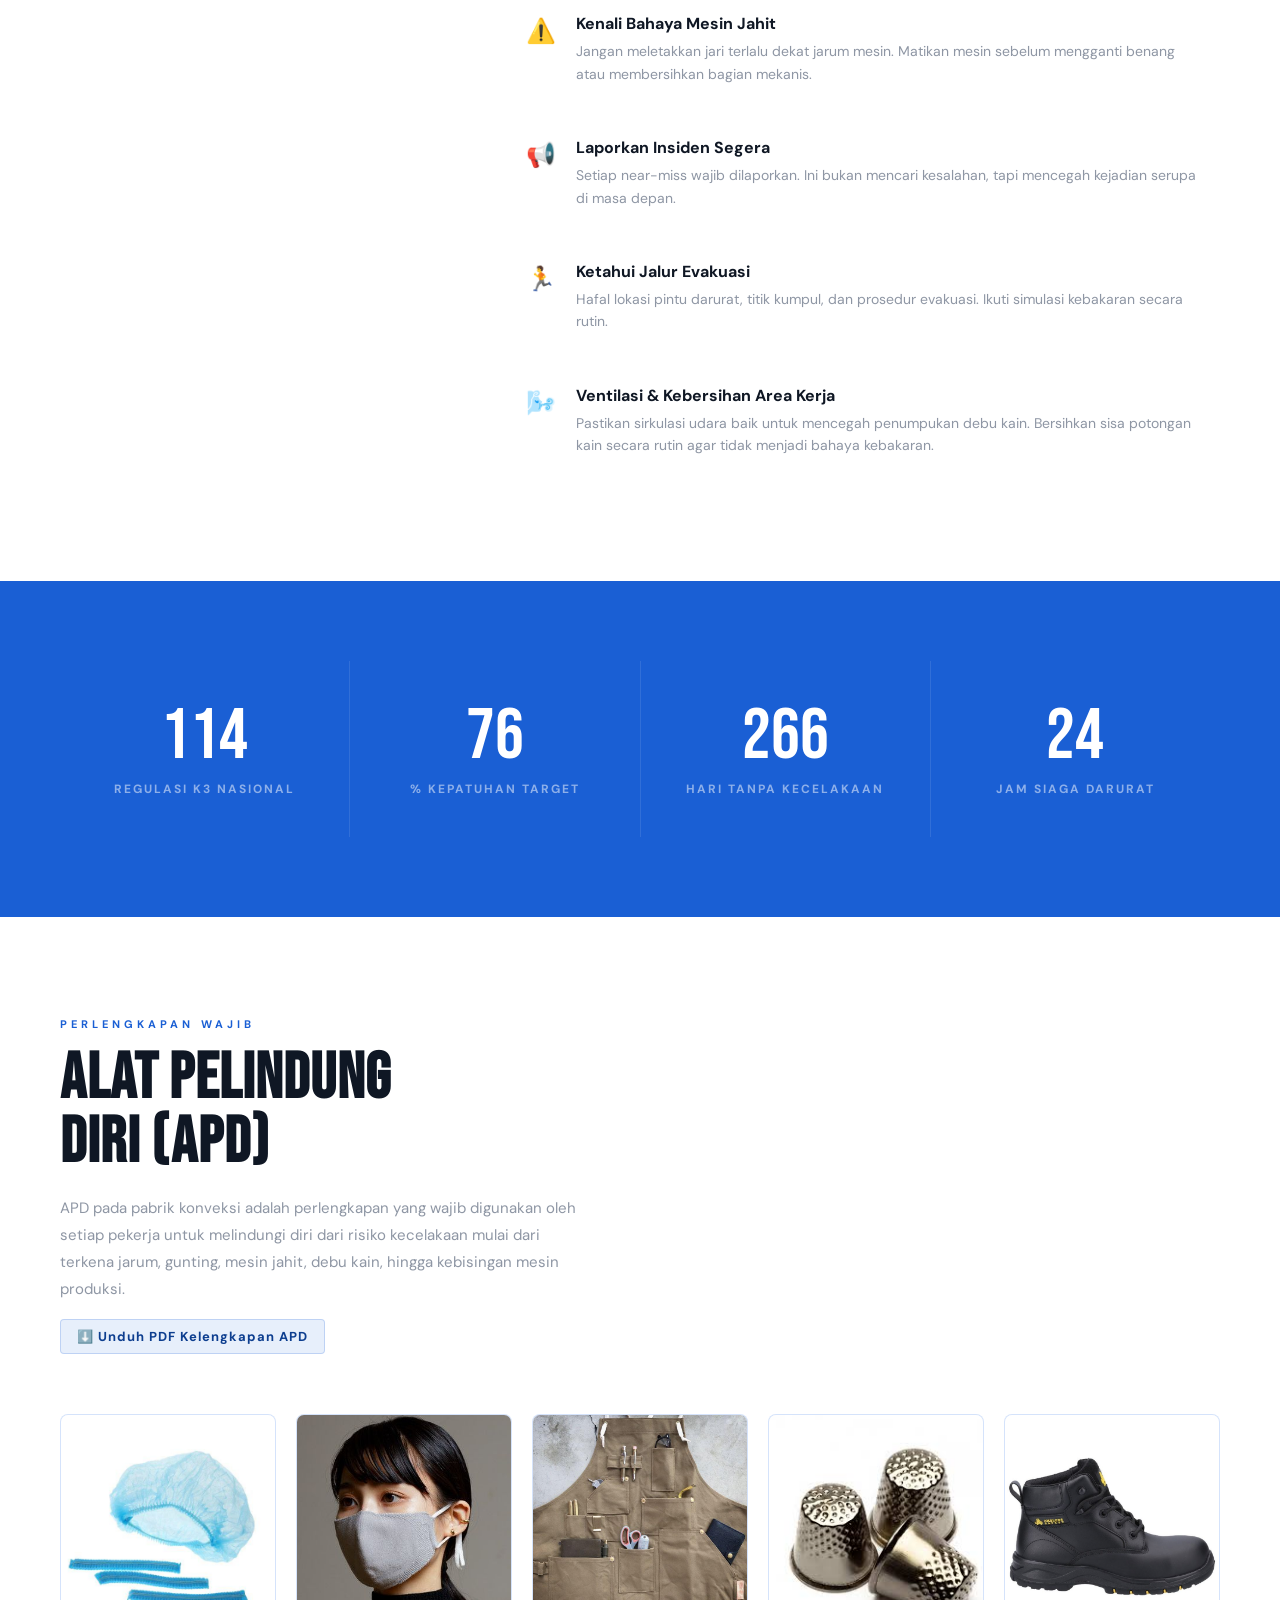
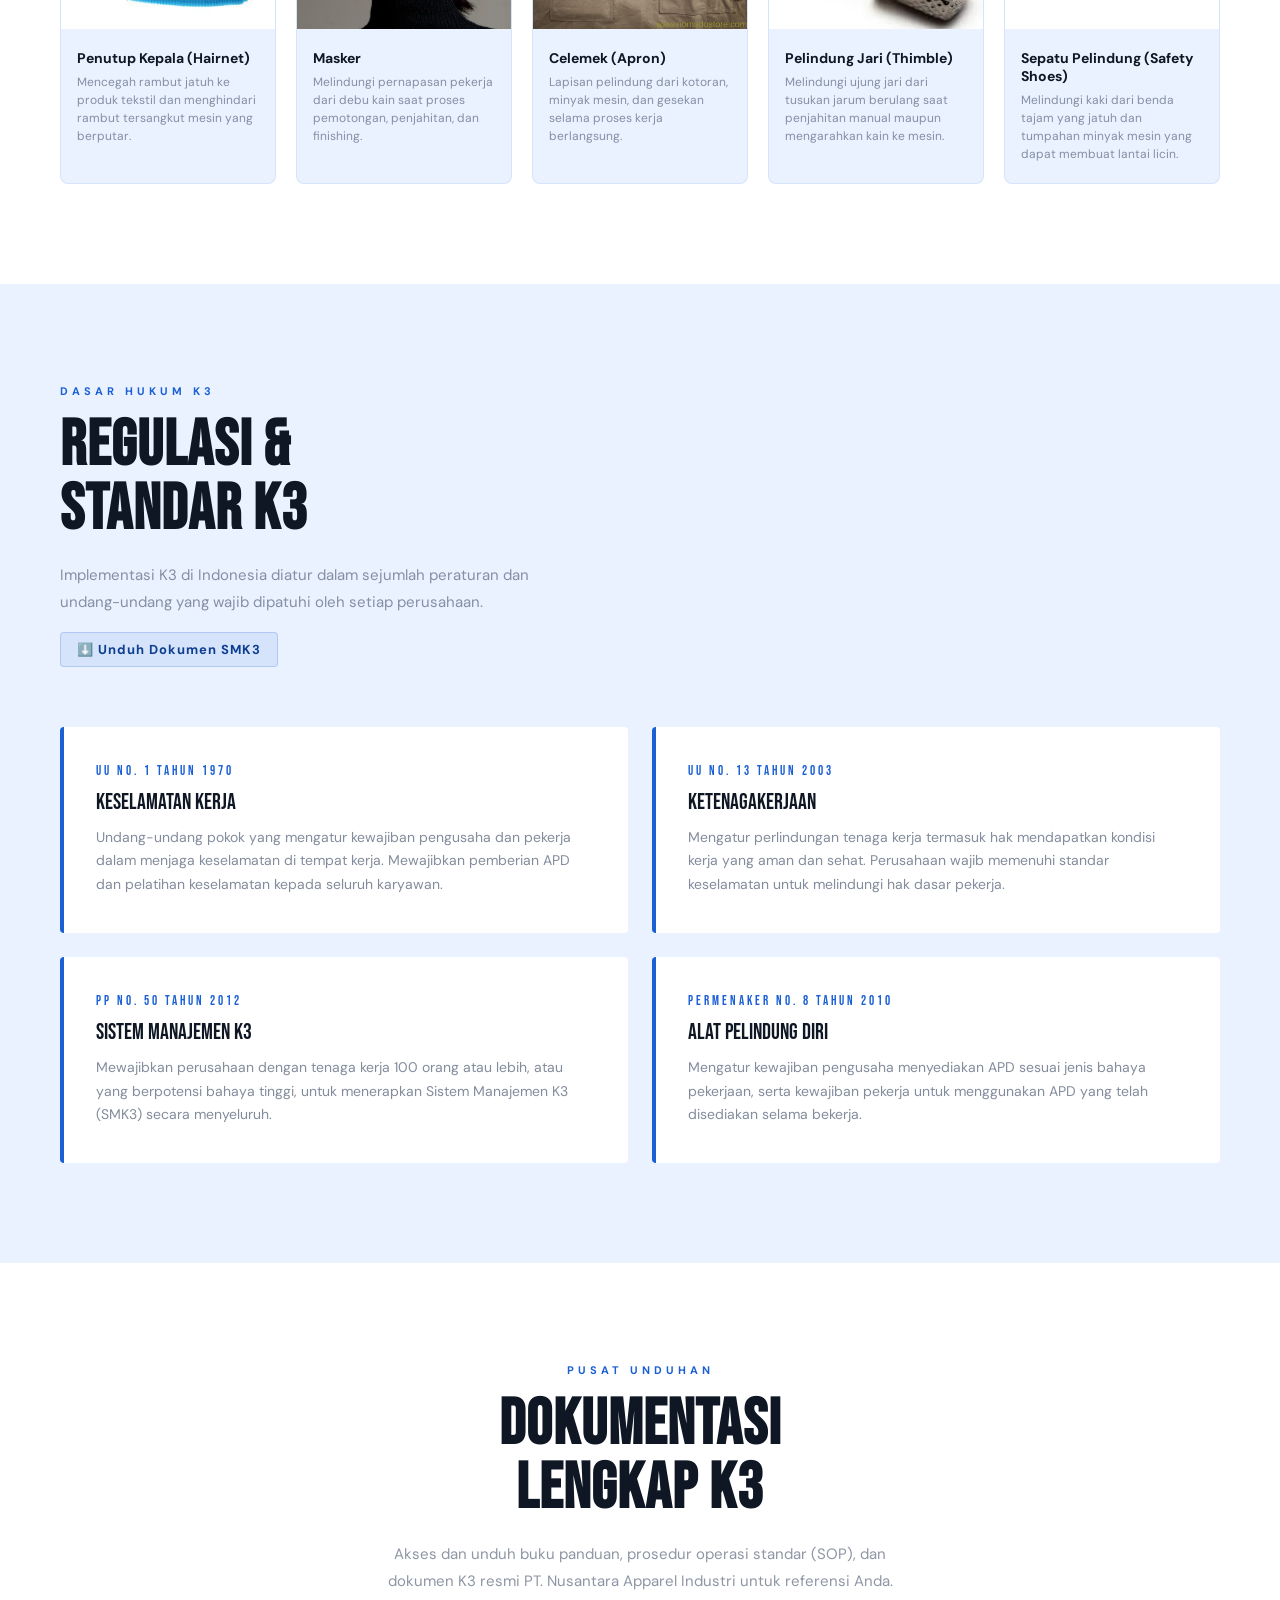
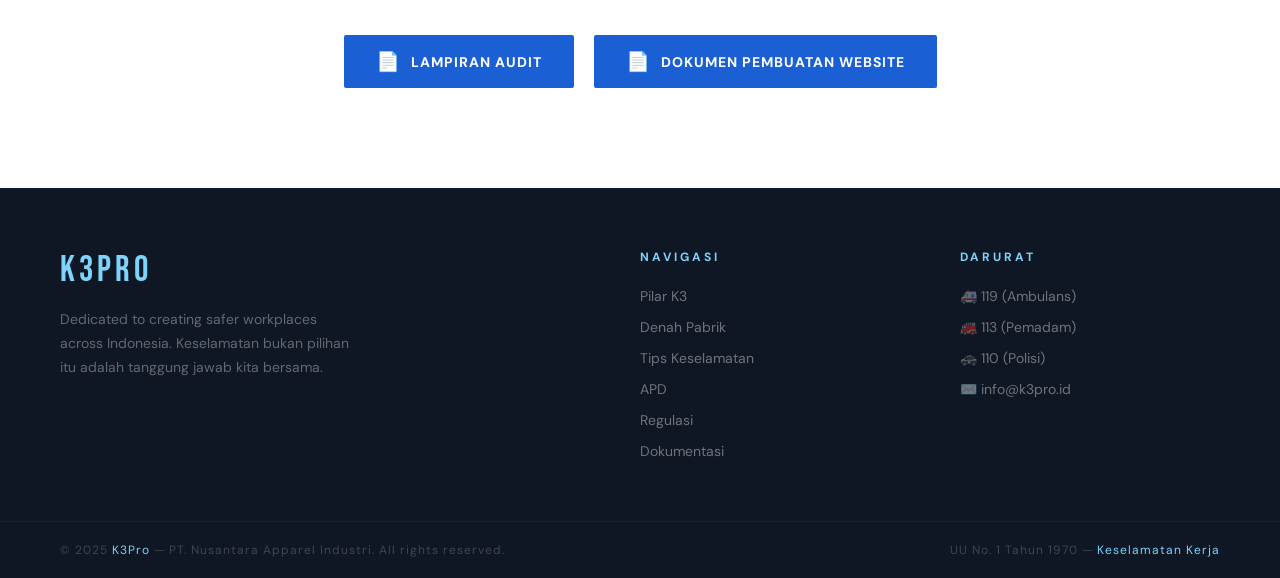
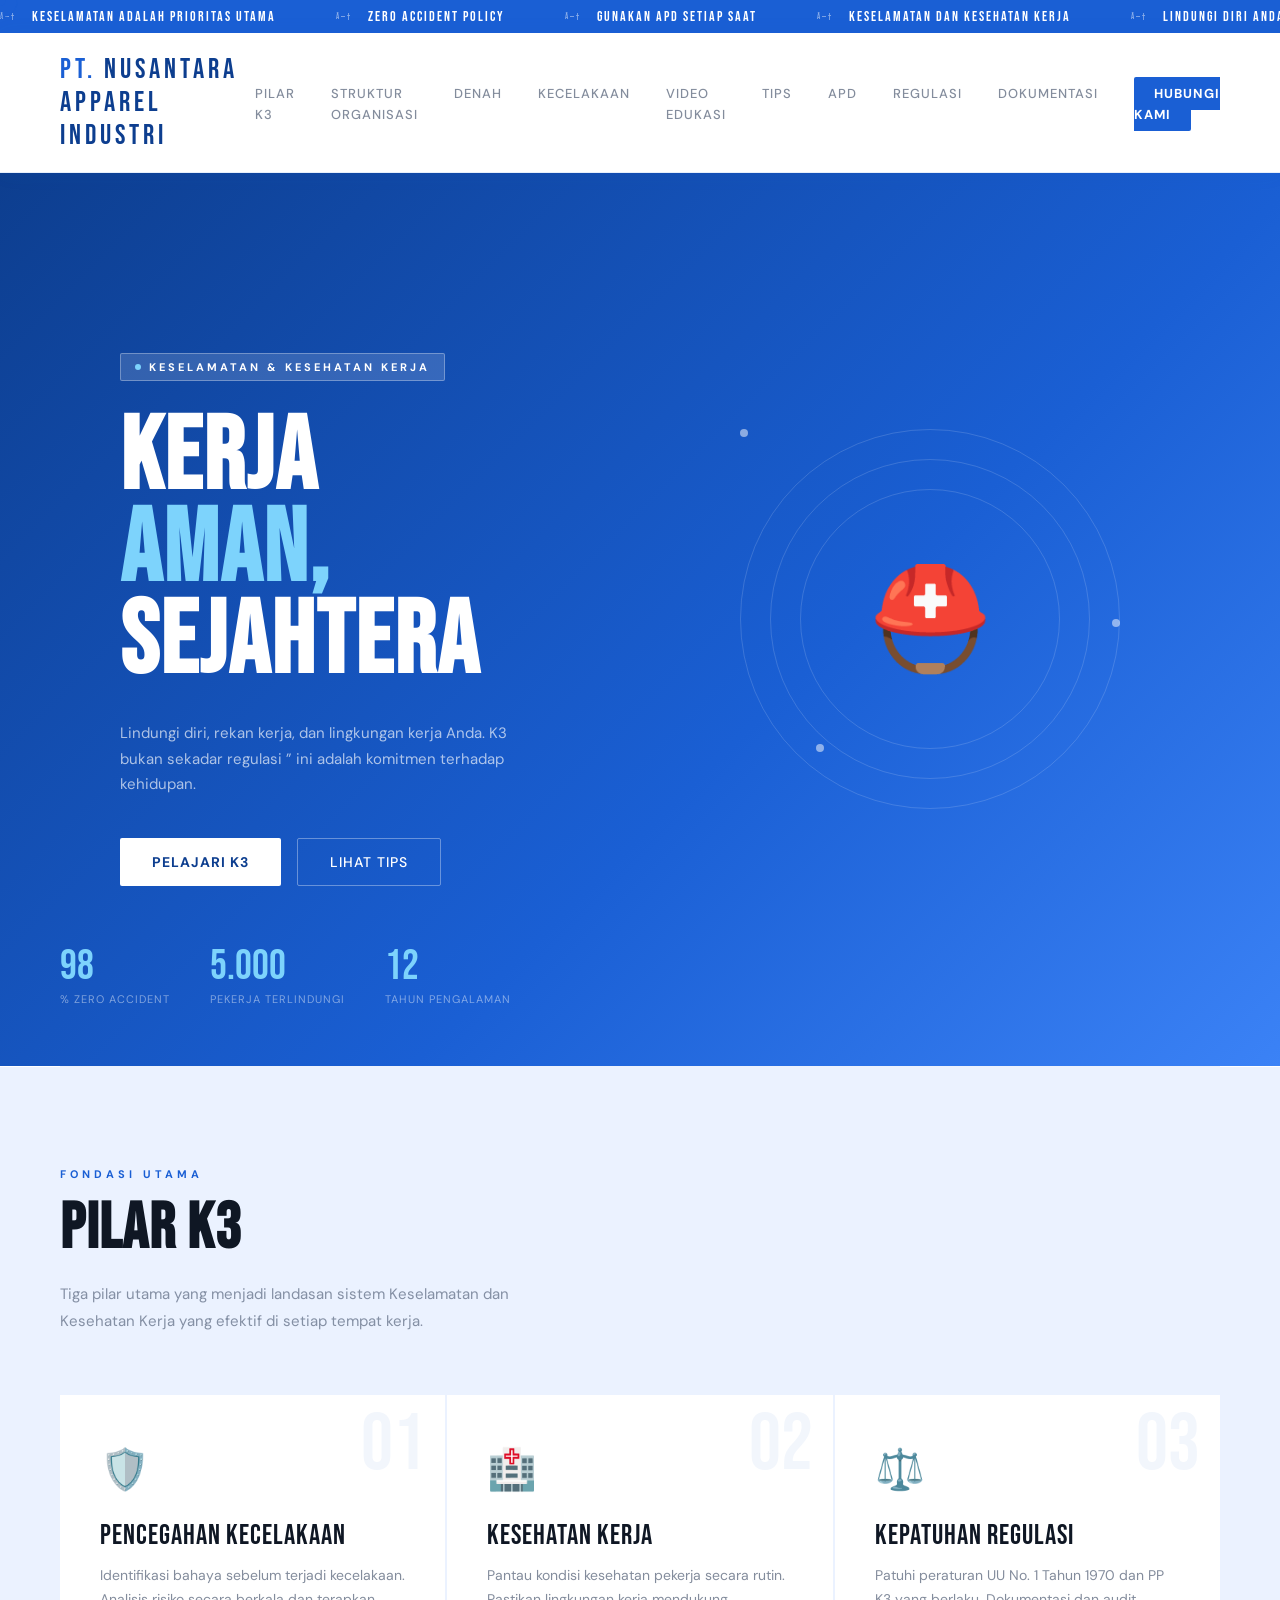
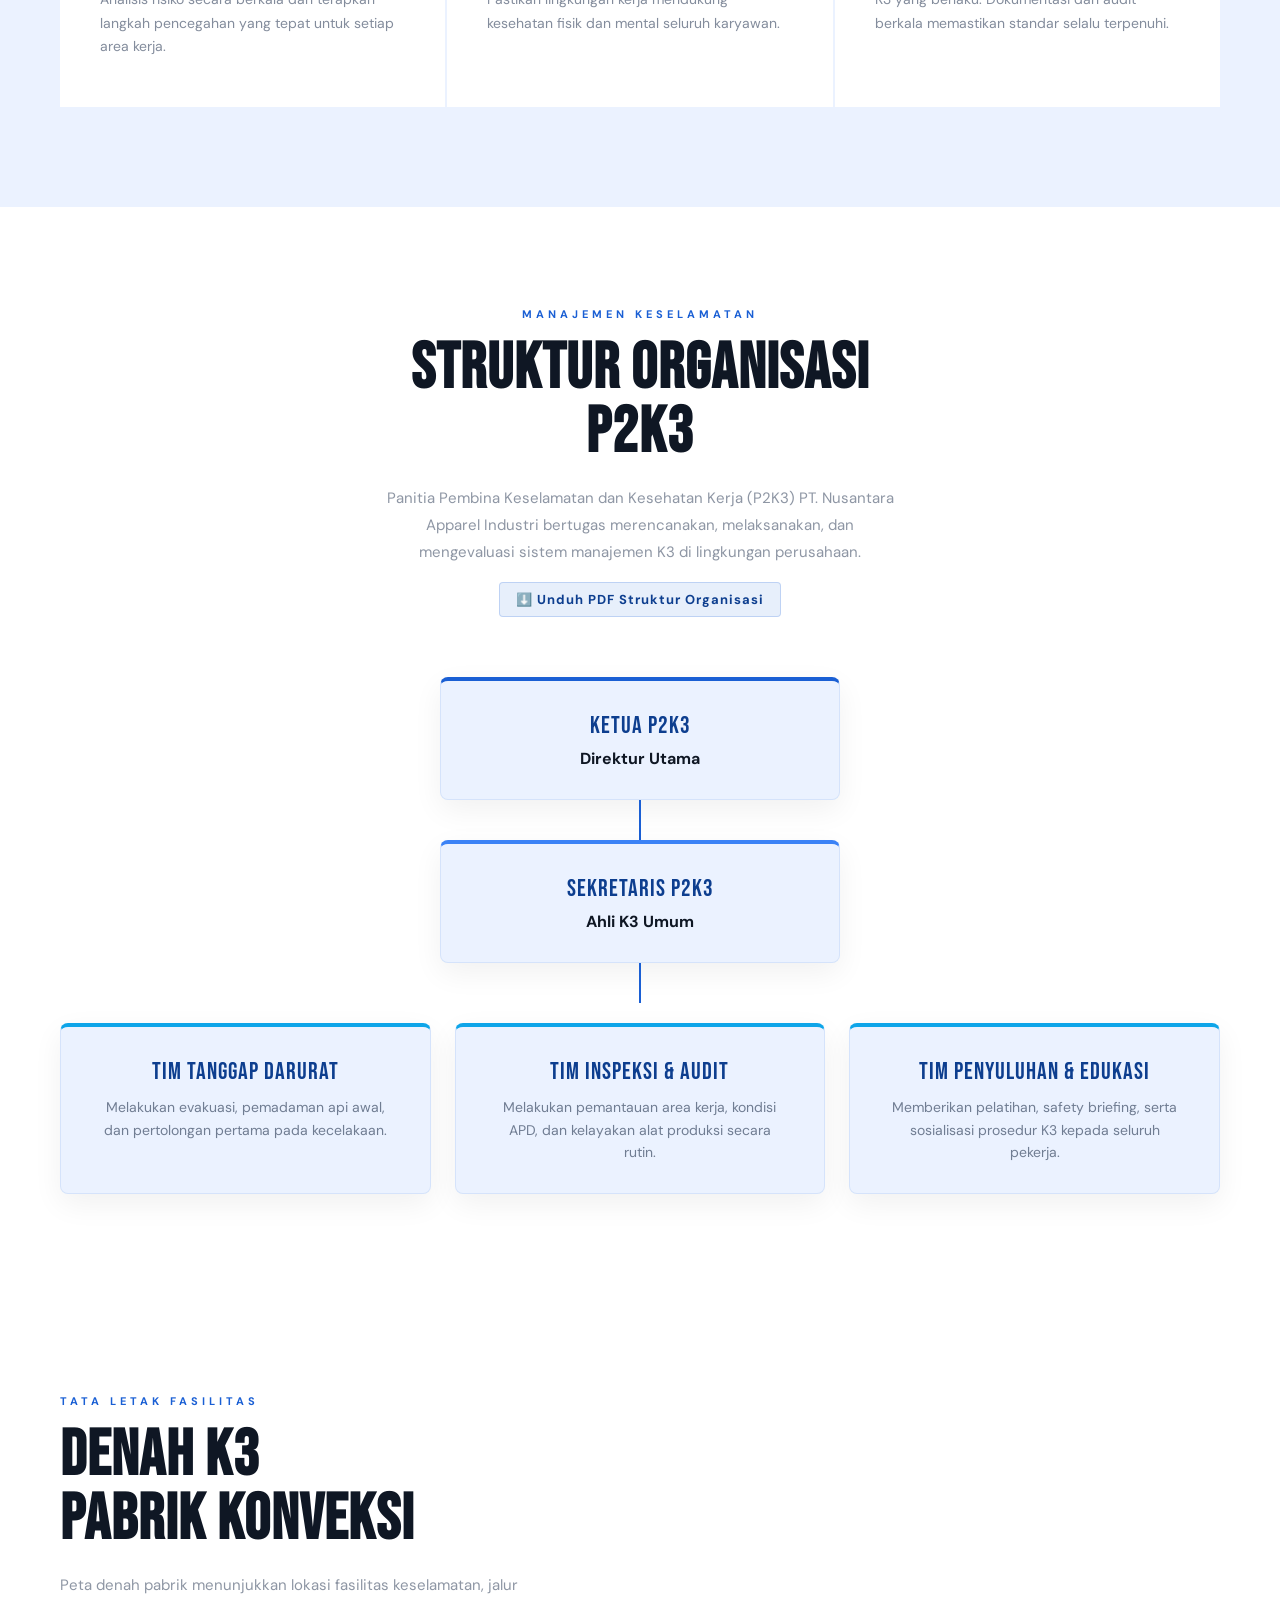
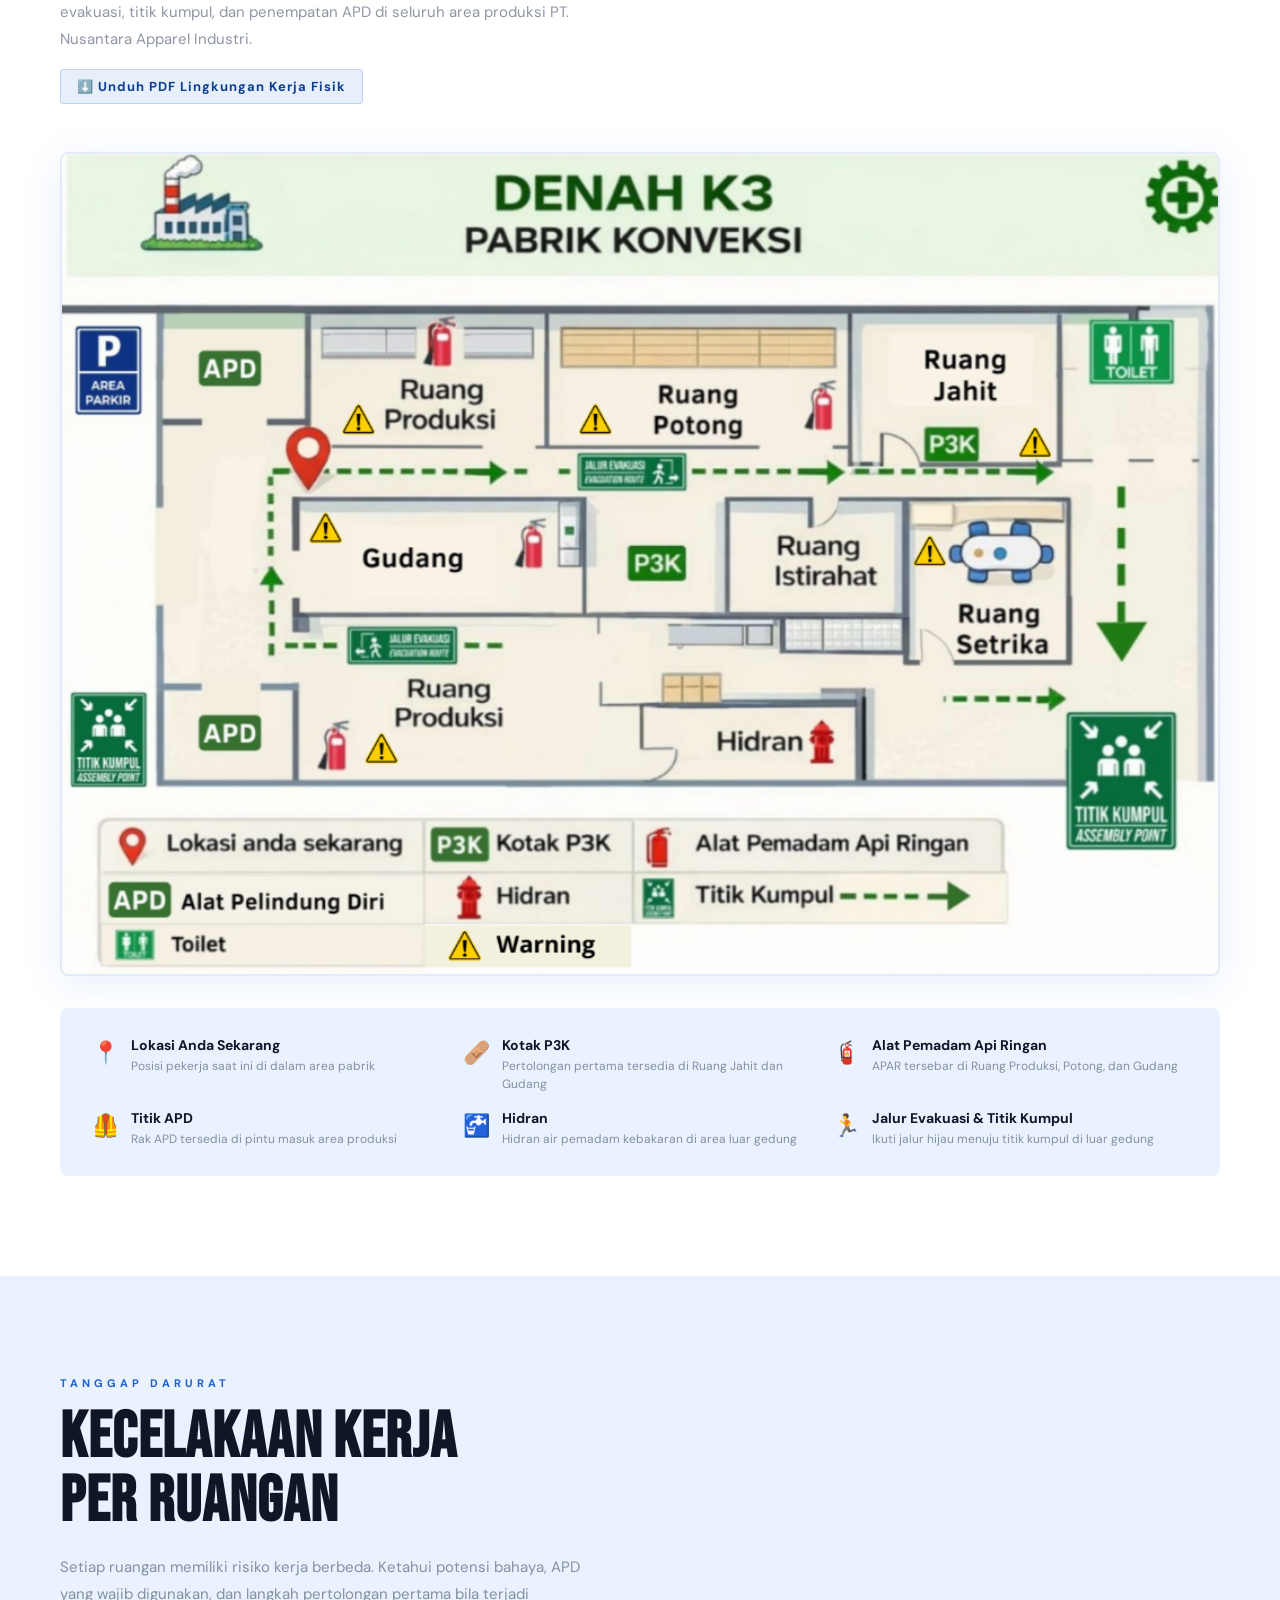
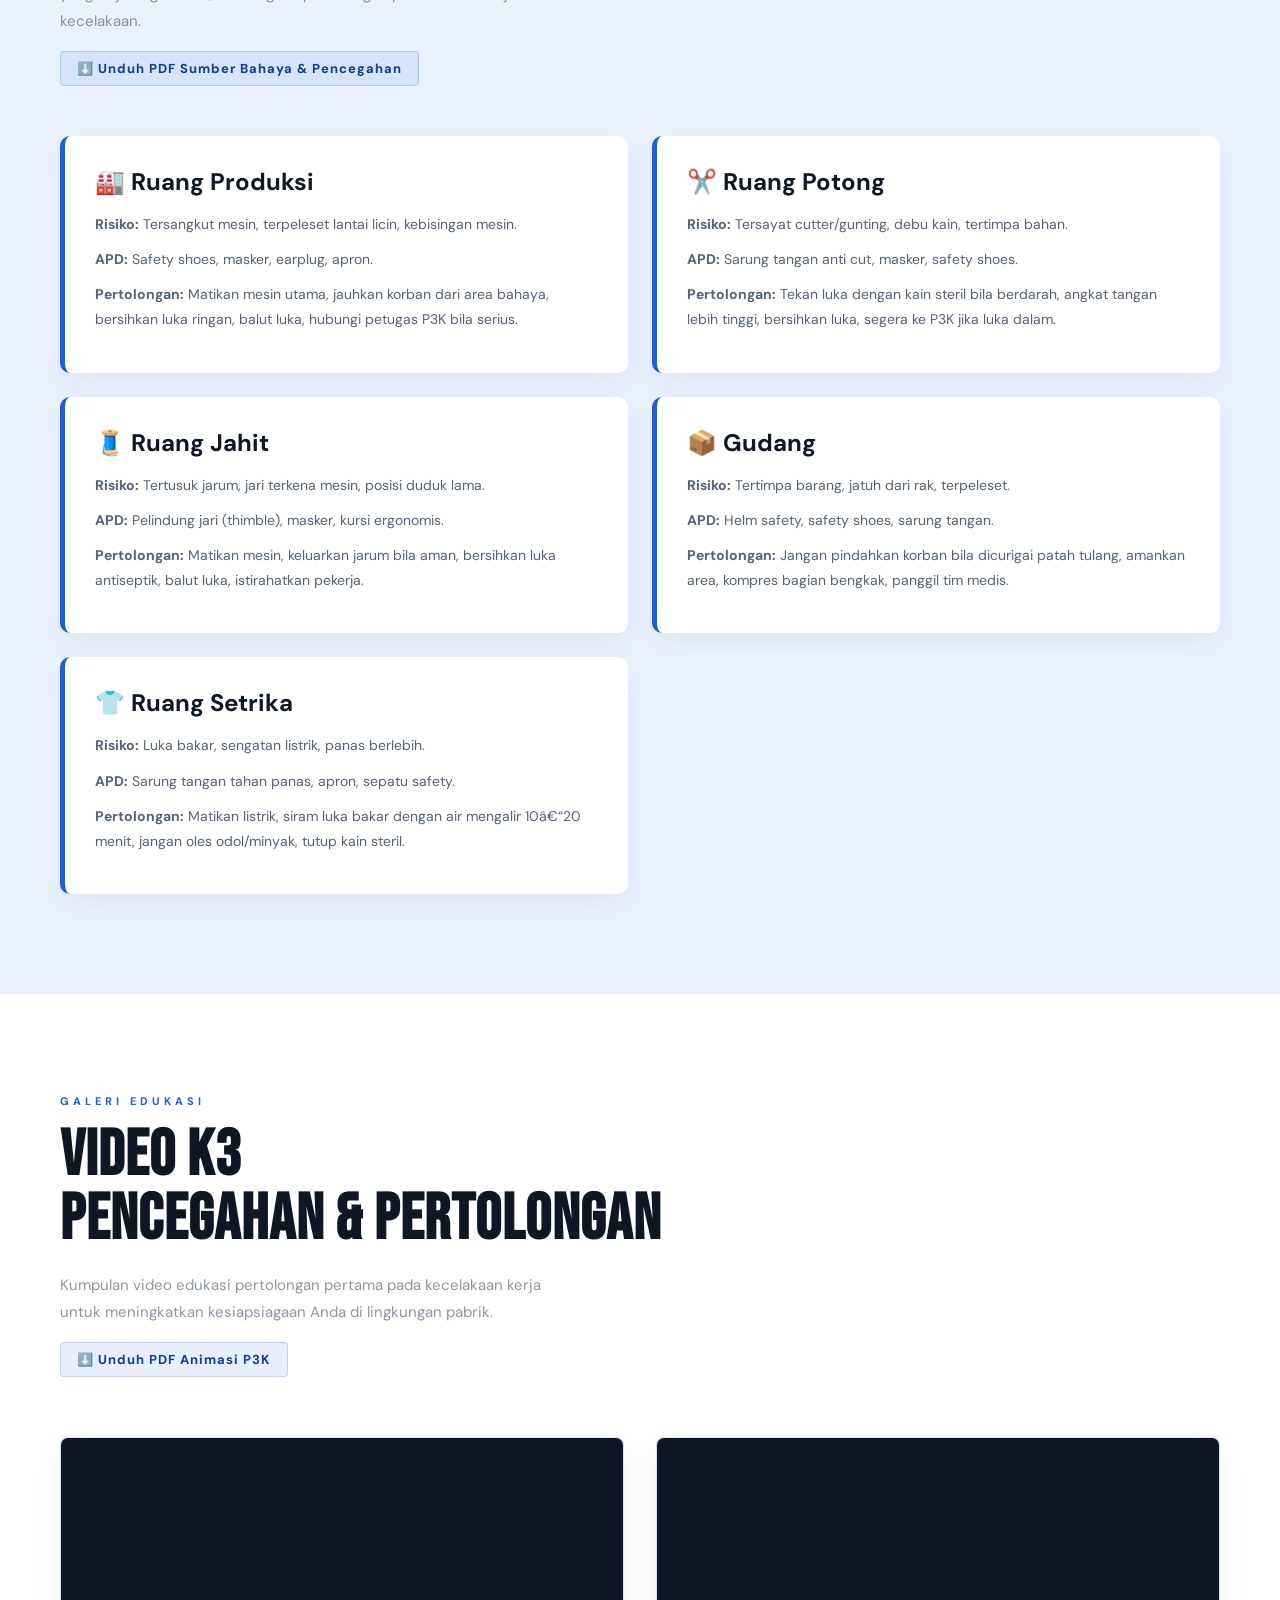
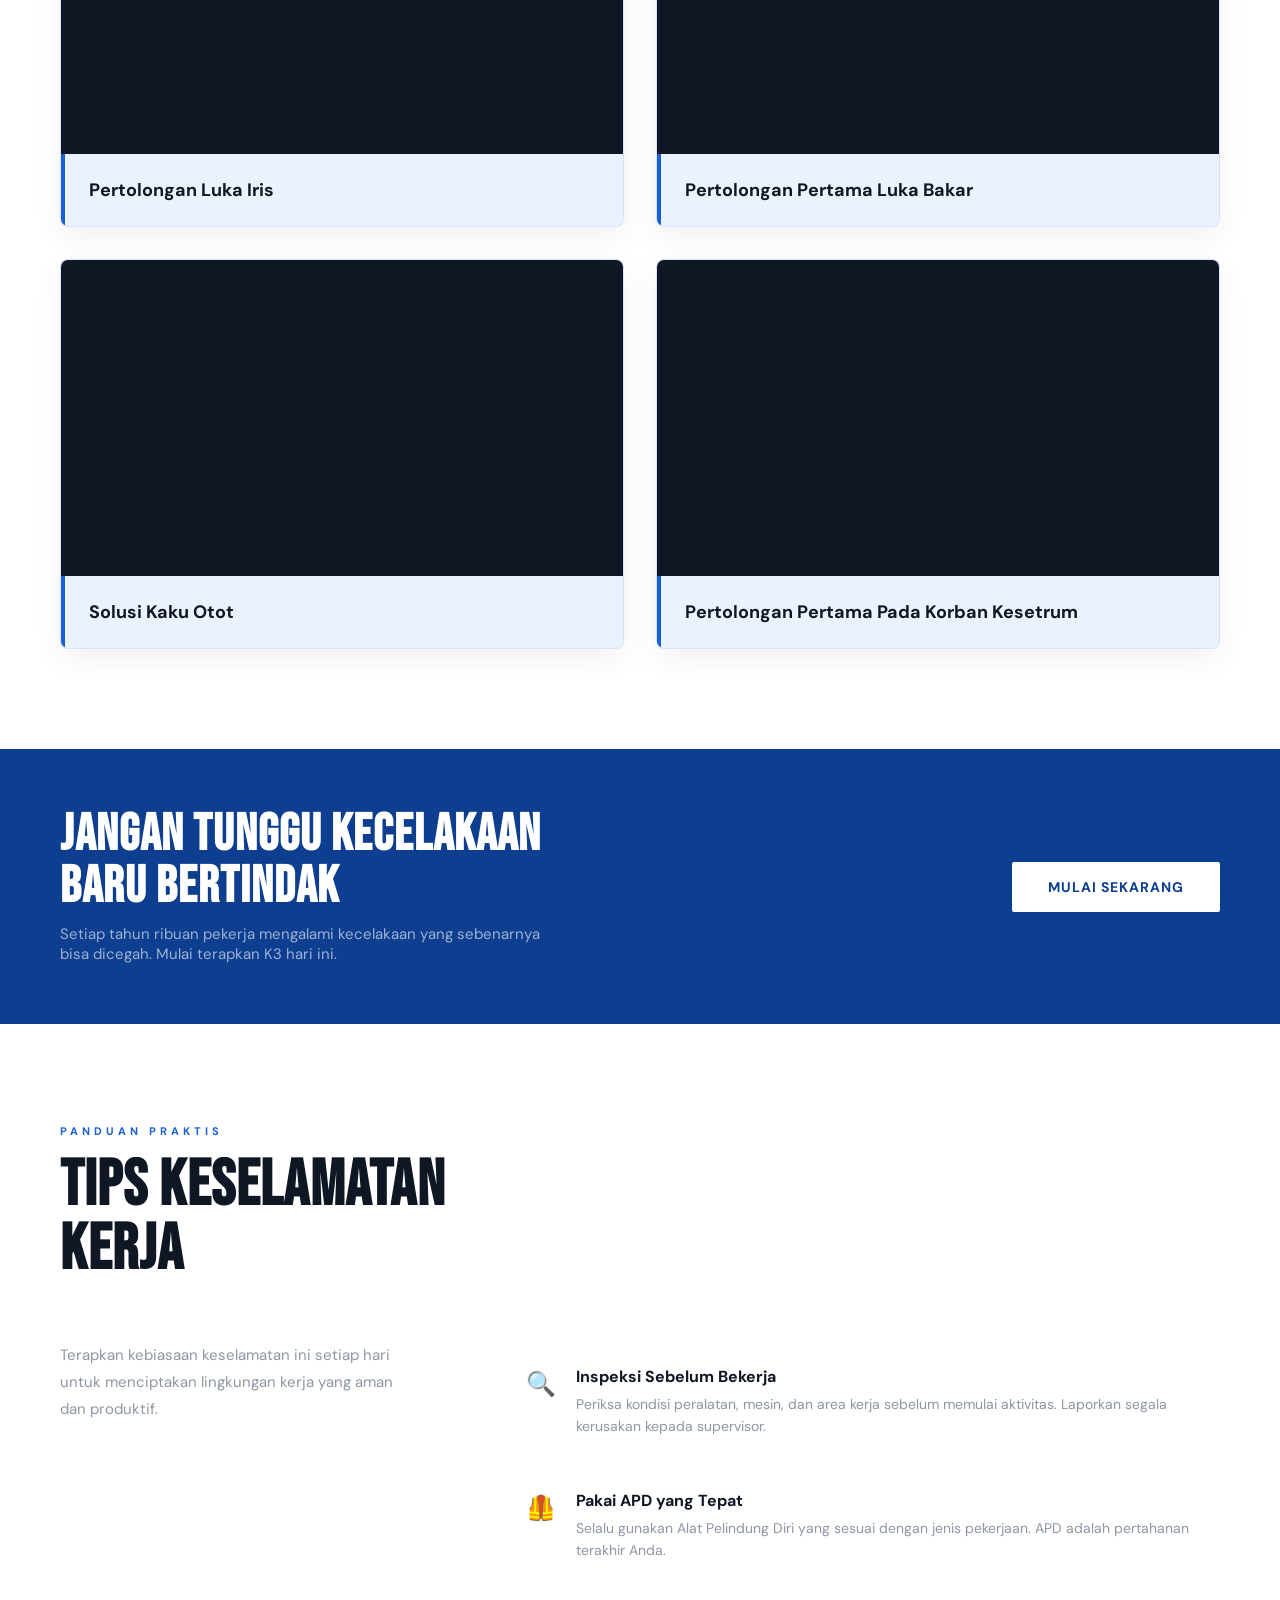
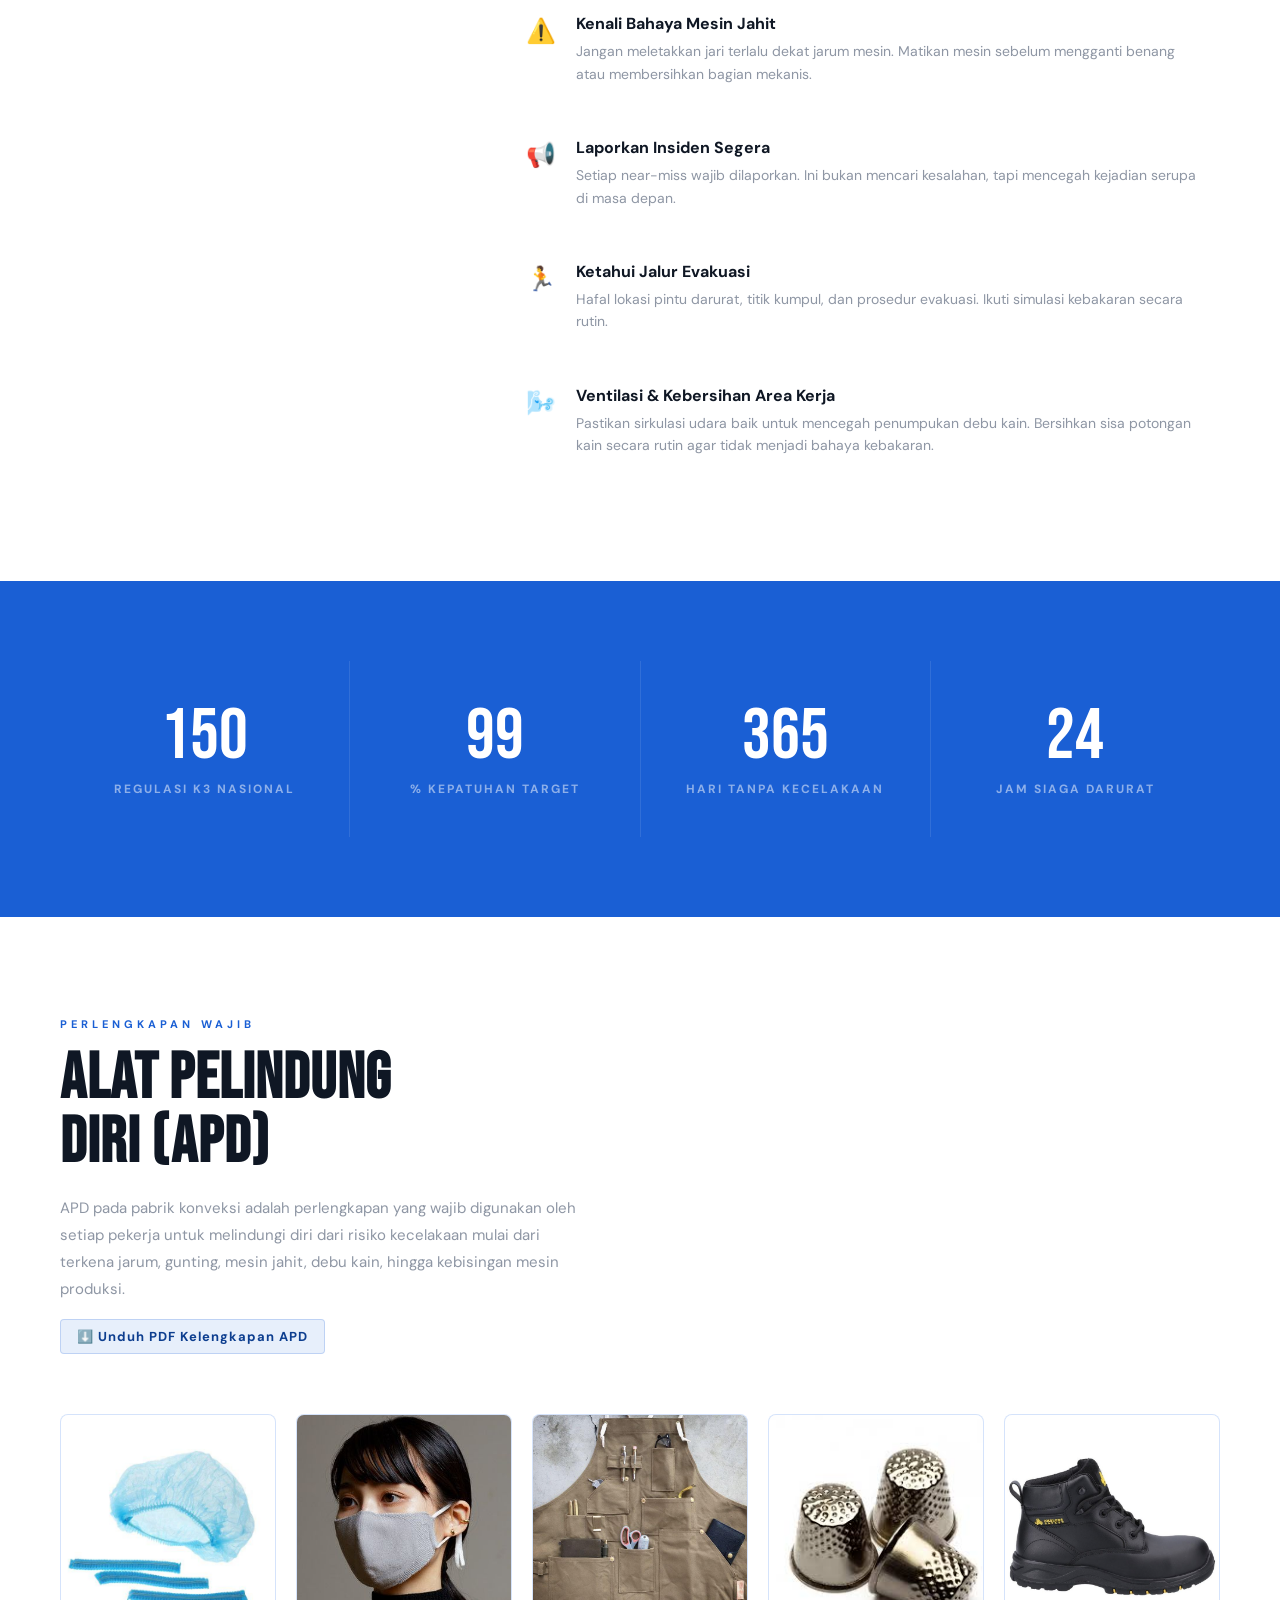
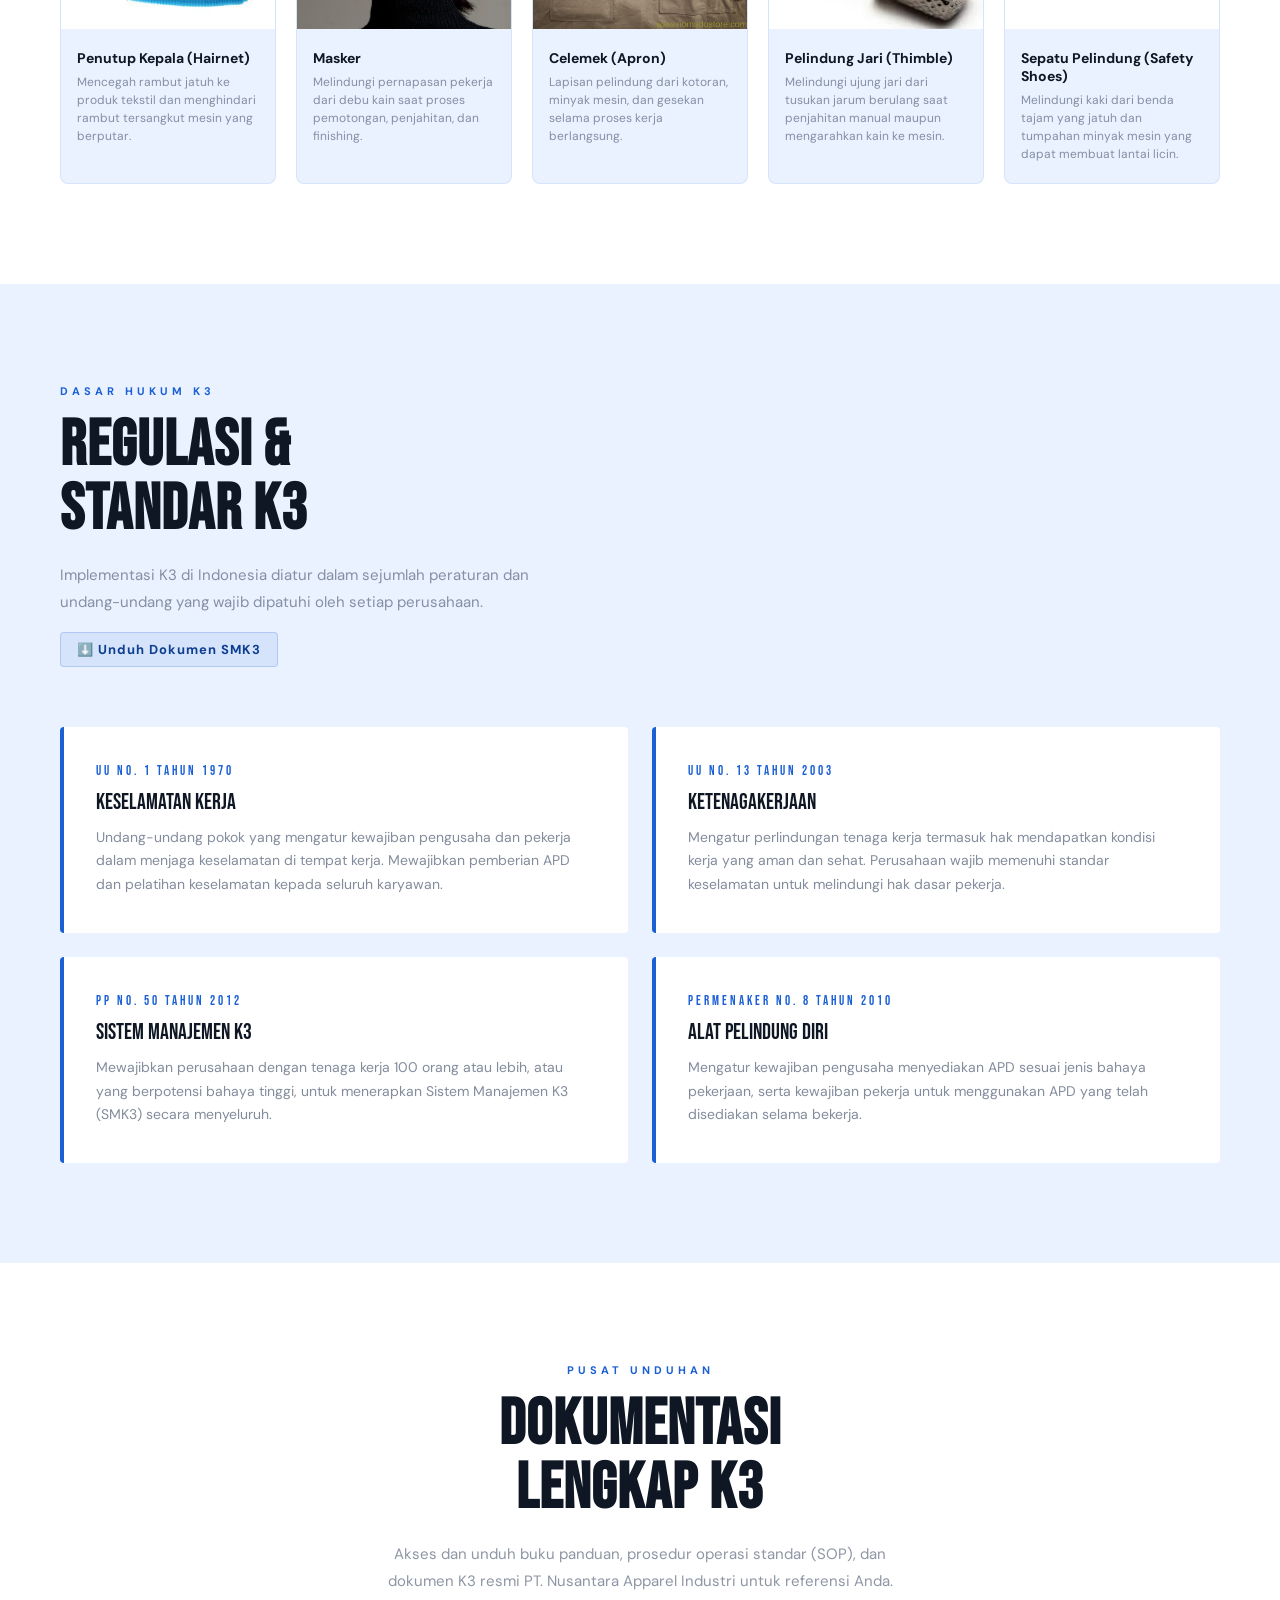
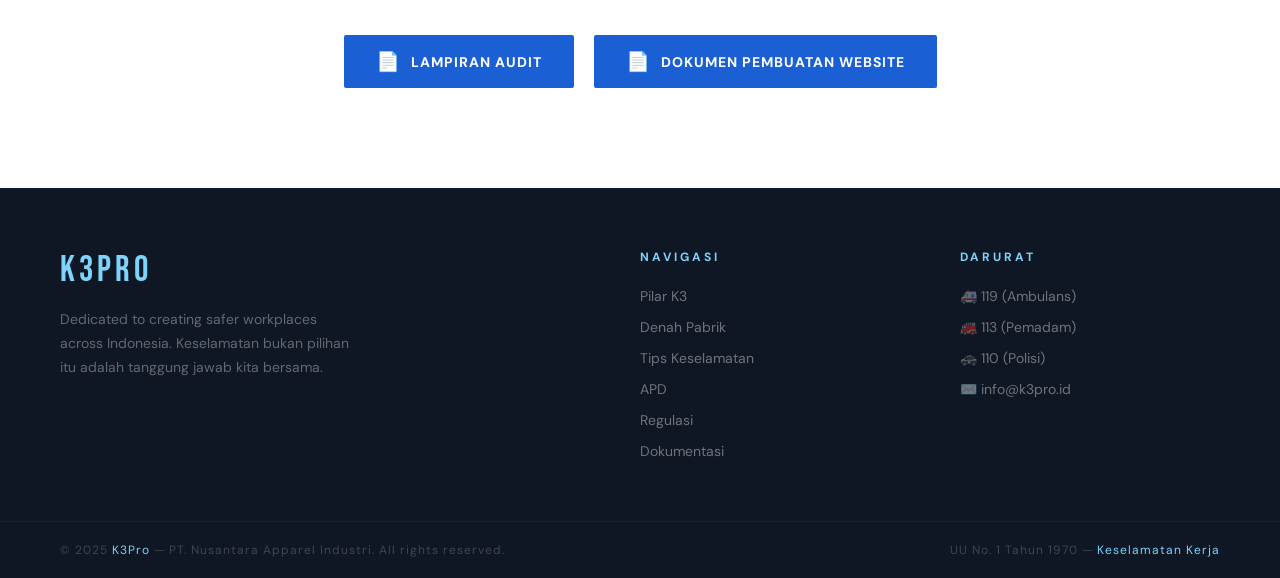
